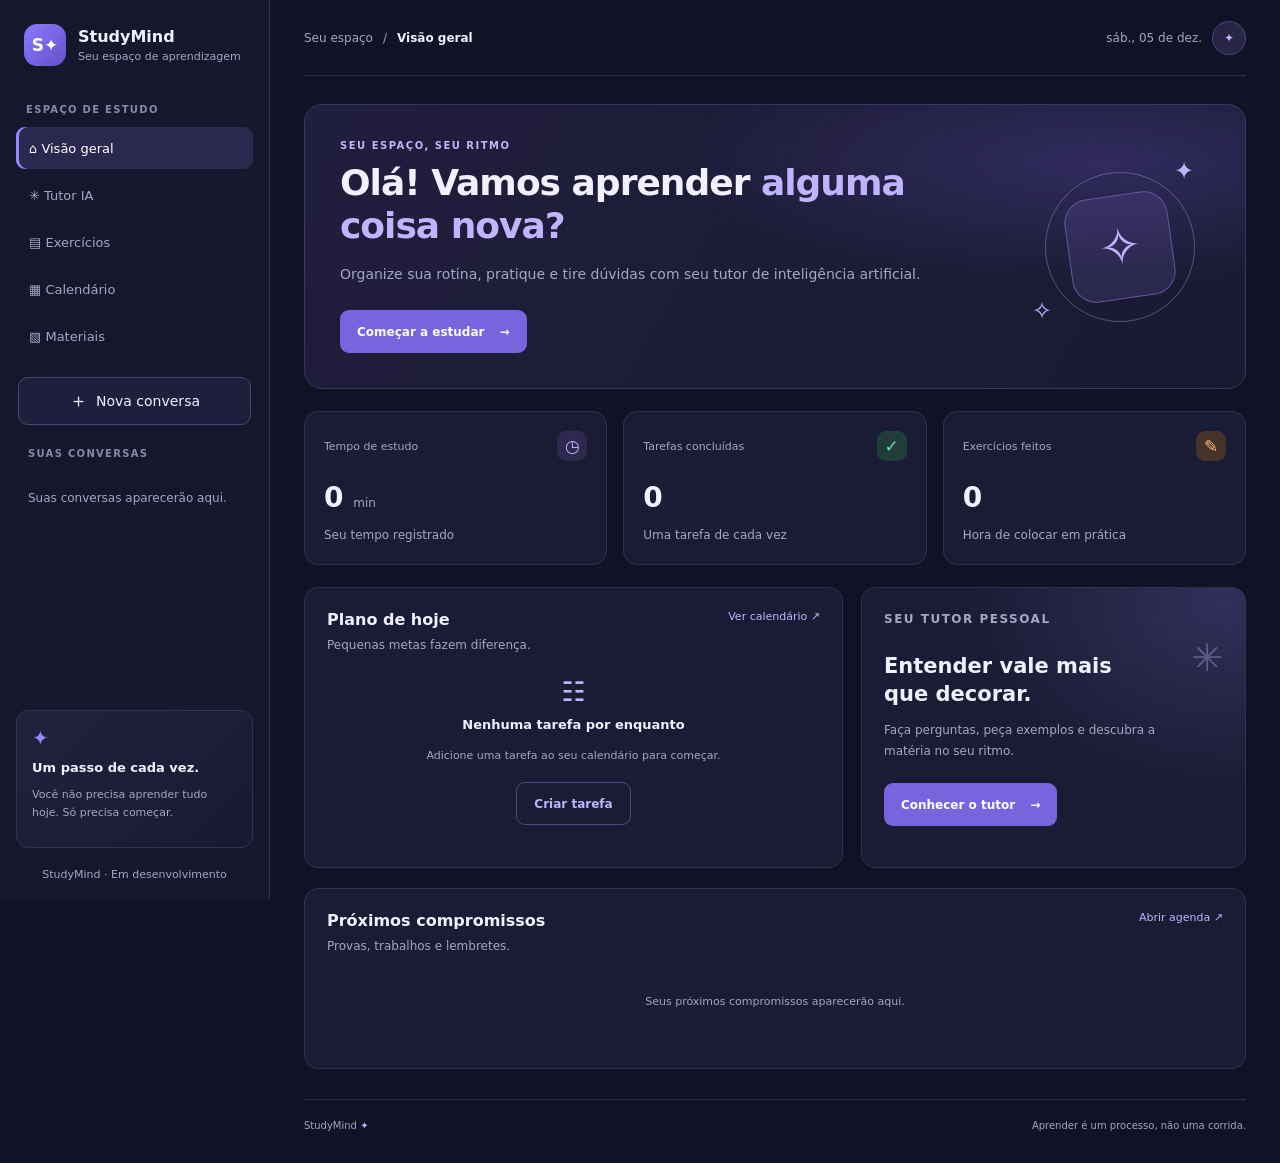
==== index.html @ 27ea00cc "Fix 'Materiais' link and remove section Updated link for 'Materiais' and removed the corresponding s" ====
<!DOCTYPE html>
<html lang="pt-BR">
<head>
    <meta charset="UTF-8">
    <meta name="viewport" content="width=device-width, initial-scale=1.0">
    <meta name="theme-color" content="#101225">
    <meta name="description" content="StudyMind — seu espaço de aprendizagem.">
    <title>StudyMind | Seu espaço de aprendizagem</title>
    <link rel="stylesheet" href="style.css">
    <script src="app.js" defer></script>
</head>
<body>
<div class="app">

    <aside class="sidebar" id="sidebar">
        <a href="#inicio" class="brand">
            <span class="brand-icon">S✦</span>
            <span>
                <strong>StudyMind</strong>
                <small>Seu espaço de aprendizagem</small>
            </span>
        </a>

        <p class="menu-label">ESPAÇO DE ESTUDO</p>

        <nav class="navigation" aria-label="Navegação principal">
            <a href="#inicio" class="nav-link">⌂ Visão geral</a>
            <a href="#tutor" class="nav-link">✳ Tutor IA</a>
            <a href="exercicios.html" class="nav-link">▤ Exercícios</a>
            <a href="calendario.html" class="nav-link">▦ Calendário</a>
            <a href="materiais.html" class="nav-link">▧ Materiais</a>
        </nav>

        <div class="chat-history">
            <button id="new-chat-button" class="new-chat-button" type="button">
                <span>＋</span> Nova conversa
            </button>

            <p class="chat-history-title">SUAS CONVERSAS</p>
            <div id="chat-history-list" class="chat-history-list">
                <p class="history-empty">Carregando histórico...</p>
            </div>
        </div>

        <div class="sidebar-bottom">
            <div class="motivation-card">
                <span class="motivation-icon">✦</span>
                <h3>Um passo de cada vez.</h3>
                <p>Você não precisa aprender tudo hoje. Só precisa começar.</p>
            </div>
            <p class="sidebar-footer">StudyMind · Em desenvolvimento</p>
        </div>
    </aside>

    <main class="main-content">
        <header class="topbar">
            <button class="menu-toggle" id="menu-toggle"
                    type="button" aria-label="Abrir menu"
                    aria-expanded="false">☰</button>

            <div class="breadcrumb">
                <span>Seu espaço</span>
                <span>/</span>
                <strong>Visão geral</strong>
            </div>

            <div class="profile">
                <span id="current-date"></span>
                <div class="avatar" aria-label="Perfil do estudante">✦</div>
            </div>
        </header>

        <section id="inicio" class="page">
            <div class="welcome">
                <div class="welcome-content">
                    <p class="eyebrow">SEU ESPAÇO, SEU RITMO</p>
                    <h1>Olá! Vamos aprender <span>alguma coisa nova?</span></h1>
                    <p class="description">
                        Organize sua rotina, pratique e tire dúvidas com seu tutor
                        de inteligência artificial.
                    </p>
                    <a href="#tutor" class="primary-button">
                        Começar a estudar <span>→</span>
                    </a>
                </div>

                <div class="welcome-decoration" aria-hidden="true">
                    <div class="decoration-orbit"></div>
                    <div class="decoration-book">✧</div>
                    <span class="decoration-star star-one">✦</span>
                    <span class="decoration-star star-two">✧</span>
                </div>
            </div>

            <div class="stats-grid">
                <article class="stat-card">
                    <div class="stat-heading">
                        <span>Tempo de estudo</span>
                        <span class="stat-icon purple">◷</span>
                    </div>
                    <h2>0 <small>min</small></h2>
                    <p>Seu tempo registrado</p>
                </article>

                <article class="stat-card">
                    <div class="stat-heading">
                        <span>Tarefas concluídas</span>
                        <span class="stat-icon green">✓</span>
                    </div>
                    <h2>0</h2>
                    <p>Uma tarefa de cada vez</p>
                </article>

                <article class="stat-card">
                    <div class="stat-heading">
                        <span>Exercícios feitos</span>
                        <span class="stat-icon orange">✎</span>
                    </div>
                    <h2>0</h2>
                    <p>Hora de colocar em prática</p>
                </article>
            </div>

            <div class="dashboard-grid">
                <section class="panel">
                    <div class="panel-heading">
                        <div>
                            <h2>Plano de hoje</h2>
                            <p>Pequenas metas fazem diferença.</p>
                        </div>
                        <a href="calendario.html" class="text-link">Ver calendário ↗</a>
                    </div>

                    <div class="empty-state">
                        <span>☷</span>
                        <h3>Nenhuma tarefa por enquanto</h3>
                        <p>Adicione uma tarefa ao seu calendário para começar.</p>
                        <a href="calendario.html" class="secondary-button">Criar tarefa</a>
                    </div>
                </section>

                <section class="panel tutor-card">
                    <p class="eyebrow">SEU TUTOR PESSOAL</p>
                    <div class="tutor-decoration" aria-hidden="true">✳</div>
                    <h2>Entender vale mais que decorar.</h2>
                    <p>Faça perguntas, peça exemplos e descubra a matéria no seu ritmo.</p>
                    <a href="#tutor" class="primary-button">
                        Conhecer o tutor <span>→</span>
                    </a>
                </section>
            </div>

            <section class="panel upcoming-panel">
                <div class="panel-heading">
                    <div>
                        <h2>Próximos compromissos</h2>
                        <p>Provas, trabalhos e lembretes.</p>
                    </div>
                    <a href="calendario.html" class="text-link">Abrir agenda ↗</a>
                </div>
                <div class="empty-state compact">
                    <p>Seus próximos compromissos aparecerão aqui.</p>
                </div>
            </section>
        </section>

        <section id="tutor" class="page">
            <div class="page-heading">
                <p class="eyebrow">APRENDER CONVERSANDO</p>
                <h1>Seu tutor <span>StudyMind</span></h1>
                <p>Entenda, pratique e descubra respostas por conta própria.</p>
            </div>

            <div class="panel tutor-panel">
                <div class="chat-heading">
                    <div class="chat-symbol">✳</div>
                    <div>
                        <h2>Tutor StudyMind</h2>
                        <p>Seu espaço de aprendizagem</p>
                    </div>
                    <span class="online-indicator">● Disponível</span>
                </div>

                <div id="chat-messages" class="chat-messages"
                     role="log" aria-live="polite" aria-label="Mensagens da conversa">
                </div>

                <p id="tutor-status-message" class="tutor-status"
                   role="status">Pronto para estudar com você.</p>

                <form id="tutor-form" class="tutor-form">
                    <textarea id="tutor-input" name="message"
                              rows="2" maxlength="4000"
                              placeholder="Pergunte alguma coisa..."
                              aria-label="Sua mensagem"
                              required></textarea>
                    <button id="tutor-send" type="submit" class="send-button">
                        Enviar <span>➤</span>
                    </button>
                </form>

                <p class="chat-tip">Enter para enviar · Shift + Enter para nova linha</p>
            </div>
        </section>


        <section id="exercicios" class="page">
            <div class="page-heading">
                <p class="eyebrow">PRATICAR PARA FIXAR</p>
                <h1>Hora de <span>praticar</span></h1>
                <p>Transforme o que estudou em conhecimento.</p>
            </div>

            <div class="panel placeholder-panel">
                <span class="placeholder-icon">▤</span>
                <h2>Seus exercícios estão prontos para começar</h2>
                <p>
                    Escolha uma matéria, responda questões e acompanhe
                    seu desempenho.
                </p>
                <a href="exercicios.html" class="primary-button">
                    Abrir exercícios →
                </a>
            </div>
        </section>


        <section id="calendario" class="page">
            <div class="page-heading">
                <p class="eyebrow">ORGANIZE SUA ROTINA</p>
                <h1>Calendário & <span>tarefas</span></h1>
                <p>Organize provas, trabalhos e sessões de estudo.</p>
            </div>
            <div class="panel placeholder-panel">
                <span class="placeholder-icon">▦</span>
                <h2>Seu calendário de estudos</h2>
                <p>Aqui teremos calendário mensal, tarefas, datas de provas e
                   acompanhamento do que você concluiu.</p>
                <p class="muted">Funcionalidade em desenvolvimento.</p>
            </div>
        </section>

        <footer class="footer">
            <span>StudyMind <span class="footer-star">✦</span></span>
            <span>Aprender é um processo, não uma corrida.</span>
        </footer>
    </main>
</div>

<div class="mobile-overlay" id="mobile-overlay"></div>
</body>
</html>
---- style.css ----
:root {
    --bg: #101225;
    --sidebar: #15172d;
    --panel: #1a1c35;
    --panel-hover: #222441;
    --border: #303250;
    --text: #f1f0ff;
    --muted: #a5a6c2;
    --purple: #9985ff;
    --purple-light: #c0b4ff;
    --green: #70d7ad;
    --orange: #ffbd82;
    --danger: #ff8c9a;
}

* {
    box-sizing: border-box;
}

html {
    scroll-behavior: smooth;
}

body {
    margin: 0;
    background: var(--bg);
    color: var(--text);
    font-family: Inter, ui-sans-serif, system-ui, -apple-system, sans-serif;
    font-size: 14px;
}

button,
input,
textarea {
    font: inherit;
}

button,
a {
    -webkit-tap-highlight-color: transparent;
}

a {
    color: inherit;
    text-decoration: none;
}

button:focus-visible,
a:focus-visible,
textarea:focus-visible {
    outline: 2px solid var(--purple);
    outline-offset: 3px;
}

.app {
    min-height: 100vh;
}

/* BARRA LATERAL */

.sidebar {
    position: fixed;
    inset: 0 auto 0 0;
    z-index: 30;
    display: flex;
    flex-direction: column;
    width: 270px;
    padding: 24px 16px 16px;
    overflow-y: auto;
    background: var(--sidebar);
    border-right: 1px solid var(--border);
}

.brand {
    display: flex;
    align-items: center;
    gap: 12px;
    padding: 0 8px 26px;
}

.brand-icon {
    display: grid;
    place-items: center;
    width: 42px;
    height: 42px;
    flex-shrink: 0;
    border-radius: 13px;
    color: white;
    font-weight: 800;
    font-size: 17px;
    background: linear-gradient(135deg, #8b78ff, #6651c8);
}

.brand strong,
.brand small {
    display: block;
}

.brand strong {
    font-size: 16px;
}

.brand small {
    margin-top: 4px;
    color: var(--muted);
    font-size: 11px;
}

.menu-label,
.chat-history-title {
    margin: 12px 10px;
    color: #8789aa;
    font-size: 10px;
    font-weight: 700;
    letter-spacing: 1.3px;
}

.navigation {
    display: flex;
    flex-direction: column;
    gap: 5px;
}

.nav-link {
    display: flex;
    align-items: center;
    min-height: 42px;
    padding: 11px 13px;
    border-radius: 9px;
    color: var(--muted);
    font-size: 13px;
    transition: background 0.2s, color 0.2s;
}

.nav-link:hover {
    color: var(--text);
    background: rgba(153, 133, 255, 0.08);
}

.nav-link.active {
    color: white;
    background: rgba(153, 133, 255, 0.16);
    box-shadow: inset 3px 0 var(--purple);
}

/* HISTÓRICO */

.chat-history {
    margin-top: 20px;
    padding: 0 2px;
}

.new-chat-button {
    display: flex;
    align-items: center;
    justify-content: center;
    gap: 8px;
    width: 100%;
    min-height: 42px;
    padding: 10px;
    border: 1px solid #4a456e;
    border-radius: 10px;
    color: var(--text);
    background: rgba(153, 133, 255, 0.08);
    cursor: pointer;
    transition: background 0.2s, border-color 0.2s;
}

.new-chat-button span {
    font-size: 19px;
}

.new-chat-button:hover {
    background: rgba(153, 133, 255, 0.2);
    border-color: var(--purple);
}

.chat-history-title {
    margin-top: 23px;
    margin-bottom: 10px;
}

.chat-history-list {
    display: flex;
    flex-direction: column;
    gap: 5px;
    max-height: 32vh;
    overflow-y: auto;
}

.history-item {
    display: flex;
    align-items: center;
    gap: 3px;
    min-width: 0;
}

.history-open {
    flex: 1;
    min-width: 0;
    padding: 10px;
    overflow: hidden;
    border: 0;
    border-radius: 8px;
    color: var(--muted);
    background: transparent;
    text-align: left;
    text-overflow: ellipsis;
    white-space: nowrap;
    cursor: pointer;
}

.history-open:hover,
.history-open.active {
    color: var(--text);
    background: rgba(153, 133, 255, 0.15);
}

.history-delete {
    flex-shrink: 0;
    padding: 6px 9px;
    border: 0;
    border-radius: 6px;
    color: var(--muted);
    background: transparent;
    cursor: pointer;
}

.history-delete:hover {
    color: var(--danger);
    background: rgba(255, 140, 154, 0.1);
}

.history-empty {
    padding: 8px 10px;
    color: var(--muted);
    font-size: 12px;
    line-height: 1.6;
}

.sidebar-bottom {
    margin-top: auto;
    padding-top: 24px;
}

.motivation-card {
    padding: 15px;
    border: 1px solid var(--border);
    border-radius: 12px;
    background: linear-gradient(135deg, #20213d, #191a31);
}

.motivation-icon {
    color: var(--purple);
    font-size: 20px;
}

.motivation-card h3 {
    margin: 10px 0 6px;
    font-size: 13px;
}

.motivation-card p,
.sidebar-footer {
    color: var(--muted);
    font-size: 11px;
    line-height: 1.6;
}

.sidebar-footer {
    margin: 18px 5px 0;
    text-align: center;
}

/* ÁREA PRINCIPAL */

.main-content {
    min-height: 100vh;
    margin-left: 270px;
    padding: 0 34px 24px;
}

.topbar {
    display: flex;
    align-items: center;
    justify-content: space-between;
    min-height: 76px;
    gap: 15px;
    border-bottom: 1px solid var(--border);
}

.breadcrumb,
.profile {
    display: flex;
    align-items: center;
    gap: 10px;
}

.breadcrumb {
    color: var(--muted);
    font-size: 12px;
}

.breadcrumb strong {
    color: var(--text);
    font-weight: 600;
}

.profile {
    color: var(--muted);
    font-size: 12px;
}

.avatar {
    display: grid;
    place-items: center;
    width: 34px;
    height: 34px;
    border: 1px solid #4e457e;
    border-radius: 50%;
    color: var(--purple-light);
    background: #282444;
}

.menu-toggle {
    display: none;
    border: 0;
    color: var(--text);
    background: transparent;
    font-size: 22px;
    cursor: pointer;
}

/* PÁGINAS E TÍTULOS */

.page {
    display: none;
    max-width: 1200px;
    margin: 0 auto;
    padding-top: 28px;
    animation: appear 0.25s ease;
}

.page[aria-hidden="false"] {
    display: block;
}

@keyframes appear {
    from { opacity: 0; transform: translateY(4px); }
    to { opacity: 1; transform: translateY(0); }
}

.eyebrow {
    margin: 0 0 10px;
    color: var(--purple-light);
    font-size: 10px;
    font-weight: 800;
    letter-spacing: 1.5px;
}

.page-heading {
    margin-bottom: 25px;
}

.page-heading h1,
.welcome h1 {
    margin: 0;
    font-size: clamp(27px, 3vw, 36px);
    line-height: 1.2;
    letter-spacing: -1px;
}

.page-heading h1 span,
.welcome h1 span {
    color: var(--purple-light);
}

.page-heading > p:last-child,
.description {
    max-width: 650px;
    color: var(--muted);
    line-height: 1.7;
}

/* BOAS-VINDAS */

.welcome {
    position: relative;
    display: flex;
    align-items: center;
    justify-content: space-between;
    min-height: 260px;
    padding: 35px;
    overflow: hidden;
    border: 1px solid #39365d;
    border-radius: 18px;
    background:
        radial-gradient(ellipse at 85% 20%, rgba(131, 106, 255, 0.2), transparent 38%),
        linear-gradient(120deg, #201e3d, #191a31);
}

.welcome-content {
    position: relative;
    z-index: 2;
    max-width: 650px;
}

.welcome h1 {
    max-width: 650px;
}

.description {
    margin: 16px 0 23px;
}

.primary-button,
.secondary-button {
    display: inline-flex;
    align-items: center;
    justify-content: center;
    gap: 15px;
    min-height: 43px;
    padding: 12px 17px;
    border-radius: 9px;
    font-size: 12px;
    font-weight: 700;
    transition: transform 0.2s, background 0.2s;
}

.primary-button {
    color: white;
    background: #7864dc;
}

.primary-button:hover {
    background: #8d7af0;
    transform: translateY(-1px);
}

.secondary-button {
    color: var(--purple-light);
    border: 1px solid #51487b;
    background: transparent;
}

.welcome-decoration {
    position: relative;
    width: 180px;
    height: 180px;
    flex-shrink: 0;
}

.decoration-orbit {
    position: absolute;
    inset: 15px;
    border: 1px solid rgba(192, 180, 255, 0.35);
    border-radius: 50%;
}

.decoration-book {
    position: absolute;
    inset: 38px;
    display: grid;
    place-items: center;
    border: 1px solid #62569e;
    border-radius: 24px;
    color: var(--purple-light);
    background: rgba(153, 133, 255, 0.12);
    font-size: 52px;
    transform: rotate(-8deg);
}

.decoration-star {
    position: absolute;
    color: var(--purple-light);
    font-size: 24px;
}

.star-one { top: 0; right: 16px; }
.star-two { bottom: 12px; left: 2px; }

/* CARTÕES */

.stats-grid {
    display: grid;
    grid-template-columns: repeat(3, minmax(0, 1fr));
    gap: 16px;
    margin: 22px 0;
}

.stat-card,
.panel {
    border: 1px solid var(--border);
    border-radius: 14px;
    background: var(--panel);
}

.stat-card {
    padding: 19px;
}

.stat-heading,
.panel-heading {
    display: flex;
    align-items: center;
    justify-content: space-between;
    gap: 12px;
}

.stat-heading {
    color: var(--muted);
    font-size: 11px;
}

.stat-icon {
    display: grid;
    place-items: center;
    width: 30px;
    height: 30px;
    border-radius: 9px;
    font-size: 17px;
}

.purple { color: var(--purple-light); background: #30294f; }
.green { color: var(--green); background: #203d3a; }
.orange { color: var(--orange); background: #453329; }

.stat-card h2 {
    margin: 20px 0 4px;
    font-size: 28px;
}

.stat-card h2 small {
    color: var(--muted);
    font-size: 12px;
    font-weight: 500;
}

.stat-card > p,
.panel-heading p,
.panel > p {
    color: var(--muted);
    font-size: 12px;
    line-height: 1.6;
}

.stat-card > p {
    margin-bottom: 0;
}

.dashboard-grid {
    display: grid;
    grid-template-columns: minmax(0, 1.4fr) minmax(0, 1fr);
    gap: 18px;
}

.panel {
    padding: 22px;
    margin-bottom: 18px;
}

.panel-heading {
    align-items: flex-start;
}

.panel-heading h2,
.panel h2 {
    margin: 0 0 7px;
    font-size: 16px;
}

.panel-heading p {
    margin: 0;
}

.text-link {
    flex-shrink: 0;
    color: var(--purple-light);
    font-size: 11px;
}

.empty-state {
    display: flex;
    flex-direction: column;
    align-items: center;
    justify-content: center;
    min-height: 180px;
    padding: 20px 5px;
    text-align: center;
}

.empty-state > span {
    color: var(--purple-light);
    font-size: 27px;
}

.empty-state h3 {
    margin: 10px 0 4px;
    font-size: 13px;
}

.empty-state p {
    max-width: 300px;
    color: var(--muted);
    font-size: 11px;
    line-height: 1.6;
}

.empty-state .secondary-button {
    margin-top: 7px;
}

.empty-state.compact {
    min-height: 90px;
}

.tutor-card {
    position: relative;
    overflow: hidden;
    background:
        radial-gradient(ellipse at 95% 5%, rgba(153, 133, 255, 0.18), transparent 50%),
        var(--panel);
}

.tutor-card h2 {
    max-width: 240px;
    margin-top: 22px;
    font-size: 21px;
    line-height: 1.35;
}

.tutor-card > p:not(.eyebrow) {
    max-width: 280px;
    color: var(--muted);
    font-size: 12px;
    line-height: 1.7;
}

.tutor-card .primary-button {
    margin-top: 10px;
}

.tutor-decoration {
    position: absolute;
    top: 48px;
    right: 22px;
    color: rgba(192, 180, 255, 0.35);
    font-size: 38px;
}

.upcoming-panel {
    margin-top: 2px;
}

/* TUTOR IA */

.tutor-panel {
    max-width: 950px;
    padding: 0;
    overflow: hidden;
}

.chat-heading {
    display: flex;
    align-items: center;
    gap: 12px;
    padding: 19px 22px;
    border-bottom: 1px solid var(--border);
}

.chat-symbol {
    display: grid;
    place-items: center;
    width: 40px;
    height: 40px;
    border-radius: 12px;
    color: var(--purple-light);
    background: #30294f;
    font-size: 22px;
}

.chat-heading h2 {
    margin: 0 0 4px;
    font-size: 14px;
}

.chat-heading p {
    margin: 0;
    color: var(--muted);
    font-size: 11px;
}

.online-indicator {
    margin-left: auto;
    color: var(--green);
    font-size: 10px;
    white-space: nowrap;
}

.chat-messages {
    display: flex;
    flex-direction: column;
    gap: 17px;
    min-height: 280px;
    max-height: 52vh;
    padding: 24px;
    overflow-y: auto;
}

.chat-message {
    display: flex;
    align-items: flex-start;
    gap: 10px;
    max-width: 90%;
}

.user-message {
    align-self: flex-end;
    flex-direction: row-reverse;
}

.message-avatar {
    display: grid;
    place-items: center;
    flex-shrink: 0;
    min-width: 34px;
    height: 34px;
    padding: 0 5px;
    border-radius: 50%;
    color: var(--purple-light);
    background: #30294f;
    font-size: 10px;
    font-weight: 700;
}

.user-message .message-avatar {
    color: #d8d2ff;
    background: #37315b;
}

.message-bubble {
    min-width: 0;
    padding: 12px 15px;
    border: 1px solid var(--border);
    border-radius: 4px 13px 13px 13px;
    background: #20223d;
}

.user-message .message-bubble {
    border-color: #51487b;
    border-radius: 13px 4px 13px 13px;
    background: #2b274a;
}

.message-bubble strong {
    display: block;
    margin-bottom: 6px;
    color: var(--purple-light);
    font-size: 11px;
}

.message-bubble p {
    margin: 0;
    color: var(--text);
    font-size: 13px;
    line-height: 1.7;
    white-space: pre-wrap;
    overflow-wrap: anywhere;
}

.chat-typing {
    color: var(--muted) !important;
    font-style: italic;
}

.tutor-status {
    min-height: 18px;
    margin: 0;
    padding: 0 24px 10px;
    color: var(--muted);
    font-size: 11px;
}

.tutor-status.error {
    color: var(--danger);
}

.tutor-form {
    display: flex;
    align-items: flex-end;
    gap: 10px;
    margin: 0 20px;
    padding: 10px;
    border: 1px solid #3d3b60;
    border-radius: 12px;
    background: #14162a;
}

.tutor-form textarea {
    flex: 1;
    width: 100%;
    min-height: 48px;
    max-height: 160px;
    padding: 10px;
    resize: vertical;
    border: 0;
    outline: none;
    color: var(--text);
    background: transparent;
    line-height: 1.5;
}

.tutor-form textarea::placeholder {
    color: #777997;
}

.tutor-form textarea:focus-visible {
    outline: none;
}

.send-button {
    display: flex;
    align-items: center;
    gap: 8px;
    min-height: 40px;
    padding: 0 15px;
    border: 0;
    border-radius: 8px;
    color: white;
    background: #7864dc;
    font-weight: 700;
    cursor: pointer;
}

.send-button:hover {
    background: #8d7af0;
}

.send-button:disabled {
    cursor: not-allowed;
    opacity: 0.55;
}

.chat-tip {
    margin: 10px 22px 17px;
    color: var(--muted);
    font-size: 10px;
}

/* PÁGINAS EM DESENVOLVIMENTO */

.placeholder-panel {
    min-height: 270px;
    padding: 36px;
}

.placeholder-panel .placeholder-icon {
    display: inline-grid;
    place-items: center;
    width: 48px;
    height: 48px;
    margin-bottom: 18px;
    border-radius: 14px;
    color: var(--purple-light);
    background: #30294f;
    font-size: 24px;
}

.placeholder-panel > p {
    max-width: 600px;
}

.placeholder-panel .muted {
    margin-top: 22px;
    font-size: 11px;
}

/* RODAPÉ */

.footer {
    display: flex;
    justify-content: space-between;
    gap: 15px;
    margin-top: 30px;
    padding: 20px 0 8px;
    border-top: 1px solid var(--border);
    color: var(--muted);
    font-size: 10px;
}

.footer-star {
    color: var(--purple-light);
}

/* CELULAR */

.mobile-overlay {
    display: none;
}

@media (max-width: 1050px) {
    .sidebar {
        width: 245px;
    }

    .main-content {
        margin-left: 245px;
        padding-right: 22px;
        padding-left: 22px;
    }

    .welcome-decoration {
        width: 135px;
        height: 135px;
    }

    .decoration-book {
        inset: 28px;
        font-size: 40px;
    }
}

@media (max-width: 760px) {
    .sidebar {
        width: min(290px, 85vw);
        transform: translateX(-105%);
        transition: transform 0.25s ease;
        box-shadow: none;
    }

    body.menu-open .sidebar {
        transform: translateX(0);
        box-shadow: 15px 0 50px rgba(0, 0, 0, 0.3);
    }

    .main-content {
        margin-left: 0;
        padding: 0 16px 20px;
    }

    .menu-toggle {
        display: block;
    }

    .topbar {
        min-height: 65px;
    }

    .breadcrumb {
        flex: 1;
        gap: 6px;
    }

    .profile {
        gap: 7px;
    }

    #current-date {
        display: none;
    }

    .page {
        padding-top: 22px;
    }

    .welcome {
        min-height: 240px;
        padding: 25px;
    }

    .welcome-decoration {
        position: absolute;
        right: -35px;
        bottom: -30px;
        opacity: 0.4;
    }

    .welcome-content {
        max-width: 100%;
    }

    .welcome h1 {
        font-size: 28px;
    }

    .stats-grid {
        grid-template-columns: 1fr;
        gap: 10px;
    }

    .stat-card {
        padding: 15px;
    }

    .stat-card h2 {
        margin-top: 12px;
    }

    .dashboard-grid {
        grid-template-columns: 1fr;
        gap: 0;
    }

    .panel {
        padding: 18px;
    }

    .tutor-panel {
        padding: 0;
    }

    .chat-messages {
        min-height: 240px;
        max-height: 48vh;
        padding: 17px 12px;
    }

    .chat-message {
        max-width: 100%;
    }

    .message-avatar {
        min-width: 30px;
        height: 30px;
        font-size: 9px;
    }

    .tutor-form {
        margin: 0 10px;
        gap: 5px;
    }

    .send-button {
        padding: 0 10px;
    }

    .chat-heading {
        padding: 15px;
    }

    .chat-heading p {
        max-width: 150px;
    }

    .online-indicator {
        font-size: 9px;
    }

    .footer {
        flex-direction: column;
        line-height: 1.5;
    }

    .mobile-overlay {
        position: fixed;
        inset: 0;
        z-index: 20;
        display: block;
        background: rgba(0, 0, 0, 0.45);
        opacity: 0;
        pointer-events: none;
        transition: opacity 0.25s ease;
    }

    body.menu-open .mobile-overlay {
        opacity: 1;
        pointer-events: auto;
    }
}

@media (max-width: 390px) {
    .breadcrumb span:first-child {
        display: none;
    }

    .welcome {
        padding: 20px;
    }

    .welcome h1 {
        font-size: 25px;
    }

    .panel-heading {
        flex-direction: column;
    }

    .text-link {
        align-self: flex-start;
    }
}
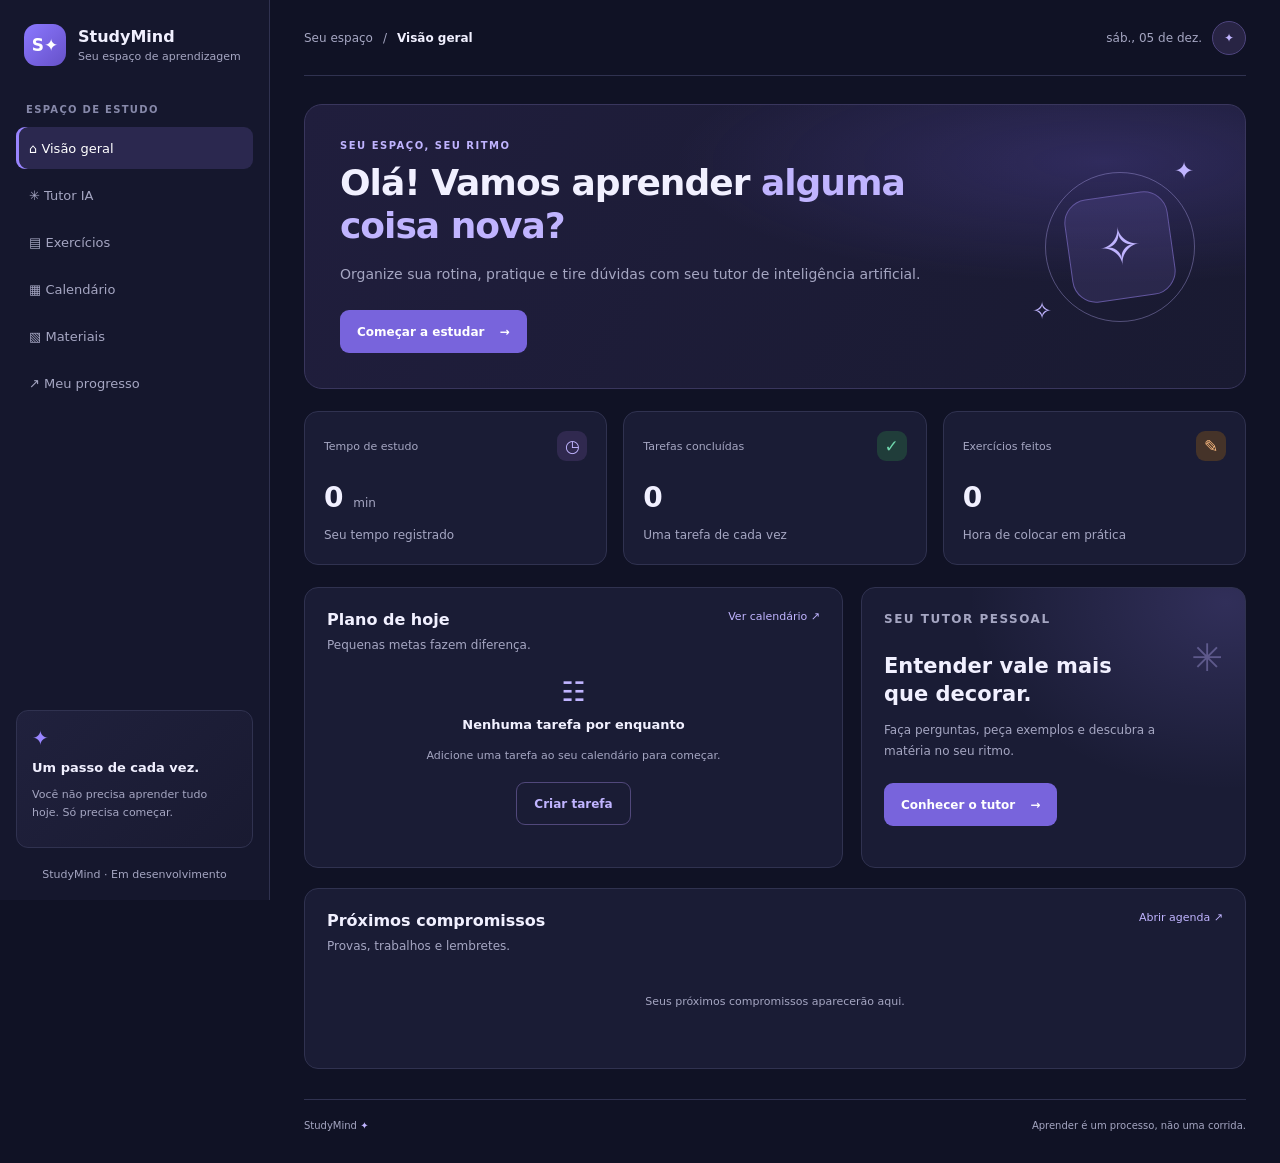
==== commit 8526ca62: "Revise index.html layout and add new sections Refactor index.html to improve structure and add new s" ====
--- a/index.html
+++ b/index.html
@@ -1,4 +1,3 @@
-
 <!DOCTYPE html>
 <html lang="pt-BR">
 <head>
@@ -11,243 +10,104 @@
     <script src="app.js" defer></script>
 </head>
 <body>
-<div class="app">
+    <div class="app">
+        <aside class="sidebar">
+            <a href="#inicio" class="brand">
+                <span class="brand-icon">S✦</span>
+                <span><strong>StudyMind</strong><small>Seu espaço de aprendizagem</small></span>
+            </a>
+            <p class="menu-label">ESPAÇO DE ESTUDO</p>
+            <nav class="navigation" aria-label="Navegação principal">
+                <a href="#inicio" class="nav-link active">⌂ Visão geral</a>
+                <a href="#tutor" class="nav-link">✳ Tutor IA</a>
+                <a href="#exercicios" class="nav-link">▤ Exercícios</a>
+                <a href="#calendario" class="nav-link">▦ Calendário</a>
+                <a href="#materiais" class="nav-link">▧ Materiais</a>
+                <a href="#progresso" class="nav-link">↗ Meu progresso</a>
+            </nav>
+            <div class="sidebar-bottom">
+                <div class="motivation-card">
+                    <span class="motivation-icon">✦</span>
+                    <h3>Um passo de cada vez.</h3>
+                    <p>Você não precisa aprender tudo hoje. Só precisa começar.</p>
+                </div>
+                <p class="sidebar-footer">StudyMind · Em desenvolvimento</p>
+            </div>
+        </aside>
 
-    <aside class="sidebar" id="sidebar">
-        <a href="#inicio" class="brand">
-            <span class="brand-icon">S✦</span>
-            <span>
-                <strong>StudyMind</strong>
-                <small>Seu espaço de aprendizagem</small>
-            </span>
-        </a>
+        <main class="main-content">
+            <header class="topbar">
+                <button class="menu-toggle" id="menu-toggle" type="button" aria-label="Abrir menu">☰</button>
+                <div class="breadcrumb"><span>Seu espaço</span><span>/</span><strong>Visão geral</strong></div>
+                <div class="profile"><span id="current-date"></span><div class="avatar" aria-label="Perfil do estudante">✦</div></div>
+            </header>
 
-        <p class="menu-label">ESPAÇO DE ESTUDO</p>
-
-        <nav class="navigation" aria-label="Navegação principal">
-            <a href="#inicio" class="nav-link">⌂ Visão geral</a>
-            <a href="#tutor" class="nav-link">✳ Tutor IA</a>
-            <a href="exercicios.html" class="nav-link">▤ Exercícios</a>
-            <a href="calendario.html" class="nav-link">▦ Calendário</a>
-            <a href="materiais.html" class="nav-link">▧ Materiais</a>
-        </nav>
-
-        <div class="chat-history">
-            <button id="new-chat-button" class="new-chat-button" type="button">
-                <span>＋</span> Nova conversa
-            </button>
-
-            <p class="chat-history-title">SUAS CONVERSAS</p>
-            <div id="chat-history-list" class="chat-history-list">
-                <p class="history-empty">Carregando histórico...</p>
-            </div>
-        </div>
-
-        <div class="sidebar-bottom">
-            <div class="motivation-card">
-                <span class="motivation-icon">✦</span>
-                <h3>Um passo de cada vez.</h3>
-                <p>Você não precisa aprender tudo hoje. Só precisa começar.</p>
-            </div>
-            <p class="sidebar-footer">StudyMind · Em desenvolvimento</p>
-        </div>
-    </aside>
-
-    <main class="main-content">
-        <header class="topbar">
-            <button class="menu-toggle" id="menu-toggle"
-                    type="button" aria-label="Abrir menu"
-                    aria-expanded="false">☰</button>
-
-            <div class="breadcrumb">
-                <span>Seu espaço</span>
-                <span>/</span>
-                <strong>Visão geral</strong>
-            </div>
-
-            <div class="profile">
-                <span id="current-date"></span>
-                <div class="avatar" aria-label="Perfil do estudante">✦</div>
-            </div>
-        </header>
-
-        <section id="inicio" class="page">
-            <div class="welcome">
-                <div class="welcome-content">
-                    <p class="eyebrow">SEU ESPAÇO, SEU RITMO</p>
-                    <h1>Olá! Vamos aprender <span>alguma coisa nova?</span></h1>
-                    <p class="description">
-                        Organize sua rotina, pratique e tire dúvidas com seu tutor
-                        de inteligência artificial.
-                    </p>
-                    <a href="#tutor" class="primary-button">
-                        Começar a estudar <span>→</span>
-                    </a>
+            <section id="inicio" class="page">
+                <div class="welcome">
+                    <div class="welcome-content">
+                        <p class="eyebrow">SEU ESPAÇO, SEU RITMO</p>
+                        <h1>Olá! Vamos aprender <span>alguma coisa nova?</span></h1>
+                        <p class="description">Organize sua rotina, pratique e tire dúvidas com seu tutor de inteligência artificial.</p>
+                        <a href="#tutor" class="primary-button">Começar a estudar <span>→</span></a>
+                    </div>
+                    <div class="welcome-decoration" aria-hidden="true">
+                        <div class="decoration-orbit"></div><div class="decoration-book">✧</div>
+                        <span class="decoration-star star-one">✦</span><span class="decoration-star star-two">✧</span>
+                    </div>
                 </div>
 
-                <div class="welcome-decoration" aria-hidden="true">
-                    <div class="decoration-orbit"></div>
-                    <div class="decoration-book">✧</div>
-                    <span class="decoration-star star-one">✦</span>
-                    <span class="decoration-star star-two">✧</span>
-                </div>
-            </div>
-
-            <div class="stats-grid">
-                <article class="stat-card">
-                    <div class="stat-heading">
-                        <span>Tempo de estudo</span>
-                        <span class="stat-icon purple">◷</span>
-                    </div>
-                    <h2>0 <small>min</small></h2>
-                    <p>Seu tempo registrado</p>
-                </article>
-
-                <article class="stat-card">
-                    <div class="stat-heading">
-                        <span>Tarefas concluídas</span>
-                        <span class="stat-icon green">✓</span>
-                    </div>
-                    <h2>0</h2>
-                    <p>Uma tarefa de cada vez</p>
-                </article>
-
-                <article class="stat-card">
-                    <div class="stat-heading">
-                        <span>Exercícios feitos</span>
-                        <span class="stat-icon orange">✎</span>
-                    </div>
-                    <h2>0</h2>
-                    <p>Hora de colocar em prática</p>
-                </article>
-            </div>
-
-            <div class="dashboard-grid">
-                <section class="panel">
-                    <div class="panel-heading">
-                        <div>
-                            <h2>Plano de hoje</h2>
-                            <p>Pequenas metas fazem diferença.</p>
-                        </div>
-                        <a href="calendario.html" class="text-link">Ver calendário ↗</a>
-                    </div>
-
-                    <div class="empty-state">
-                        <span>☷</span>
-                        <h3>Nenhuma tarefa por enquanto</h3>
-                        <p>Adicione uma tarefa ao seu calendário para começar.</p>
-                        <a href="calendario.html" class="secondary-button">Criar tarefa</a>
-                    </div>
-                </section>
-
-                <section class="panel tutor-card">
-                    <p class="eyebrow">SEU TUTOR PESSOAL</p>
-                    <div class="tutor-decoration" aria-hidden="true">✳</div>
-                    <h2>Entender vale mais que decorar.</h2>
-                    <p>Faça perguntas, peça exemplos e descubra a matéria no seu ritmo.</p>
-                    <a href="#tutor" class="primary-button">
-                        Conhecer o tutor <span>→</span>
-                    </a>
-                </section>
-            </div>
-
-            <section class="panel upcoming-panel">
-                <div class="panel-heading">
-                    <div>
-                        <h2>Próximos compromissos</h2>
-                        <p>Provas, trabalhos e lembretes.</p>
-                    </div>
-                    <a href="calendario.html" class="text-link">Abrir agenda ↗</a>
-                </div>
-                <div class="empty-state compact">
-                    <p>Seus próximos compromissos aparecerão aqui.</p>
-                </div>
-            </section>
-        </section>
-
-        <section id="tutor" class="page">
-            <div class="page-heading">
-                <p class="eyebrow">APRENDER CONVERSANDO</p>
-                <h1>Seu tutor <span>StudyMind</span></h1>
-                <p>Entenda, pratique e descubra respostas por conta própria.</p>
-            </div>
-
-            <div class="panel tutor-panel">
-                <div class="chat-heading">
-                    <div class="chat-symbol">✳</div>
-                    <div>
-                        <h2>Tutor StudyMind</h2>
-                        <p>Seu espaço de aprendizagem</p>
-                    </div>
-                    <span class="online-indicator">● Disponível</span>
+                <div class="stats-grid">
+                    <article class="stat-card"><div class="stat-heading"><span>Tempo de estudo</span><span class="stat-icon purple">◷</span></div><h2>0 <small>min</small></h2><p>Seu tempo registrado</p></article>
+                    <article class="stat-card"><div class="stat-heading"><span>Tarefas concluídas</span><span class="stat-icon green">✓</span></div><h2>0</h2><p>Uma tarefa de cada vez</p></article>
+                    <article class="stat-card"><div class="stat-heading"><span>Exercícios feitos</span><span class="stat-icon orange">✎</span></div><h2>0</h2><p>Hora de colocar em prática</p></article>
                 </div>
 
-                <div id="chat-messages" class="chat-messages"
-                     role="log" aria-live="polite" aria-label="Mensagens da conversa">
+                <div class="dashboard-grid">
+                    <section class="panel">
+                        <div class="panel-heading"><div><h2>Plano de hoje</h2><p>Pequenas metas fazem diferença.</p></div><a href="#calendario" class="text-link">Ver calendário ↗</a></div>
+                        <div class="empty-state"><span>☷</span><h3>Nenhuma tarefa por enquanto</h3><p>Adicione uma tarefa ao seu calendário para começar.</p><a href="#calendario" class="secondary-button">Criar tarefa</a></div>
+                    </section>
+                    <section class="panel tutor-card">
+                        <p class="eyebrow">SEU TUTOR PESSOAL</p><div class="tutor-decoration" aria-hidden="true">✳</div>
+                        <h2>Entender vale mais que decorar.</h2>
+                        <p>Faça perguntas, peça exemplos e descubra a matéria no seu ritmo.</p>
+                        <a href="#tutor" class="primary-button">Conhecer o tutor <span>→</span></a>
+                    </section>
                 </div>
 
-                <p id="tutor-status-message" class="tutor-status"
-                   role="status">Pronto para estudar com você.</p>
+                <section class="panel upcoming-panel">
+                    <div class="panel-heading"><div><h2>Próximos compromissos</h2><p>Provas, trabalhos e lembretes.</p></div><a href="#calendario" class="text-link">Abrir agenda ↗</a></div>
+                    <div class="empty-state compact"><p>Seus próximos compromissos aparecerão aqui.</p></div>
+                </section>
+            </section>
 
-                <form id="tutor-form" class="tutor-form">
-                    <textarea id="tutor-input" name="message"
-                              rows="2" maxlength="4000"
-                              placeholder="Pergunte alguma coisa..."
-                              aria-label="Sua mensagem"
-                              required></textarea>
-                    <button id="tutor-send" type="submit" class="send-button">
-                        Enviar <span>➤</span>
-                    </button>
-                </form>
+            <section id="tutor" class="page">
+                <div class="page-heading"><p class="eyebrow">APRENDER CONVERSANDO</p><h1>Seu tutor <span>StudyMind</span></h1><p>Entenda, pratique e descubra respostas por conta própria.</p></div>
+                <div class="panel placeholder-panel"><span class="placeholder-icon">✳</span><h2>Seu espaço de aprendizagem</h2><p>Aqui construiremos o tutor com a API da Groq, explicações, método socrático e adaptação às suas dúvidas.</p><p class="muted">Funcionalidade em desenvolvimento.</p></div>
+            </section>
 
-                <p class="chat-tip">Enter para enviar · Shift + Enter para nova linha</p>
-            </div>
-        </section>
+            <section id="exercicios" class="page">
+                <div class="page-heading"><p class="eyebrow">PRATICAR PARA FIXAR</p><h1>Hora de <span>praticar</span></h1><p>Transforme o que estudou em conhecimento.</p></div>
+                <div class="panel placeholder-panel"><span class="placeholder-icon">▤</span><h2>Seus exercícios</h2><p>Vamos adicionar questões por matéria, níveis de dificuldade, correções e explicações.</p><p class="muted">Funcionalidade em desenvolvimento.</p></div>
+            </section>
 
+            <section id="calendario" class="page">
+                <div class="page-heading"><p class="eyebrow">ORGANIZE SUA ROTINA</p><h1>Calendário & <span>tarefas</span></h1><p>Organize provas, trabalhos e sessões de estudo.</p></div>
+                <div class="panel placeholder-panel"><span class="placeholder-icon">▦</span><h2>Seu calendário de estudos</h2><p>Aqui teremos calendário mensal, tarefas, datas de provas e acompanhamento do que você concluiu.</p><p class="muted">Funcionalidade em desenvolvimento.</p></div>
+            </section>
 
-        <section id="exercicios" class="page">
-            <div class="page-heading">
-                <p class="eyebrow">PRATICAR PARA FIXAR</p>
-                <h1>Hora de <span>praticar</span></h1>
-                <p>Transforme o que estudou em conhecimento.</p>
-            </div>
+            <section id="materiais" class="page">
+                <div class="page-heading"><p class="eyebrow">SEU CONTEÚDO, ORGANIZADO</p><h1>Minha <span>biblioteca</span></h1><p>Um lugar para guardar suas anotações e materiais.</p></div>
+                <div class="panel placeholder-panel"><span class="placeholder-icon">▧</span><h2>Sua biblioteca</h2><p>Vamos adicionar resumos, anotações, arquivos e integração com o tutor IA.</p><p class="muted">Funcionalidade em desenvolvimento.</p></div>
+            </section>
 
-            <div class="panel placeholder-panel">
-                <span class="placeholder-icon">▤</span>
-                <h2>Seus exercícios estão prontos para começar</h2>
-                <p>
-                    Escolha uma matéria, responda questões e acompanhe
-                    seu desempenho.
-                </p>
-                <a href="exercicios.html" class="primary-button">
-                    Abrir exercícios →
-                </a>
-            </div>
-        </section>
+            <section id="progresso" class="page">
+                <div class="page-heading"><p class="eyebrow">CADA PASSO CONTA</p><h1>Seu <span>progresso</span></h1><p>Acompanhe sua jornada de aprendizagem.</p></div>
+                <div class="panel placeholder-panel"><span class="placeholder-icon">↗</span><h2>Sua evolução</h2><p>Aqui veremos tarefas concluídas, exercícios realizados e os assuntos que precisam de mais revisão.</p><p class="muted">Funcionalidade em desenvolvimento.</p></div>
+            </section>
 
-
-        <section id="calendario" class="page">
-            <div class="page-heading">
-                <p class="eyebrow">ORGANIZE SUA ROTINA</p>
-                <h1>Calendário & <span>tarefas</span></h1>
-                <p>Organize provas, trabalhos e sessões de estudo.</p>
-            </div>
-            <div class="panel placeholder-panel">
-                <span class="placeholder-icon">▦</span>
-                <h2>Seu calendário de estudos</h2>
-                <p>Aqui teremos calendário mensal, tarefas, datas de provas e
-                   acompanhamento do que você concluiu.</p>
-                <p class="muted">Funcionalidade em desenvolvimento.</p>
-            </div>
-        </section>
-
-        <footer class="footer">
-            <span>StudyMind <span class="footer-star">✦</span></span>
-            <span>Aprender é um processo, não uma corrida.</span>
-        </footer>
-    </main>
-</div>
-
-<div class="mobile-overlay" id="mobile-overlay"></div>
+            <footer class="footer"><span>StudyMind <span class="footer-star">✦</span></span><span>Aprender é um processo, não uma corrida.</span></footer>
+        </main>
+    </div>
 </body>
 </html>
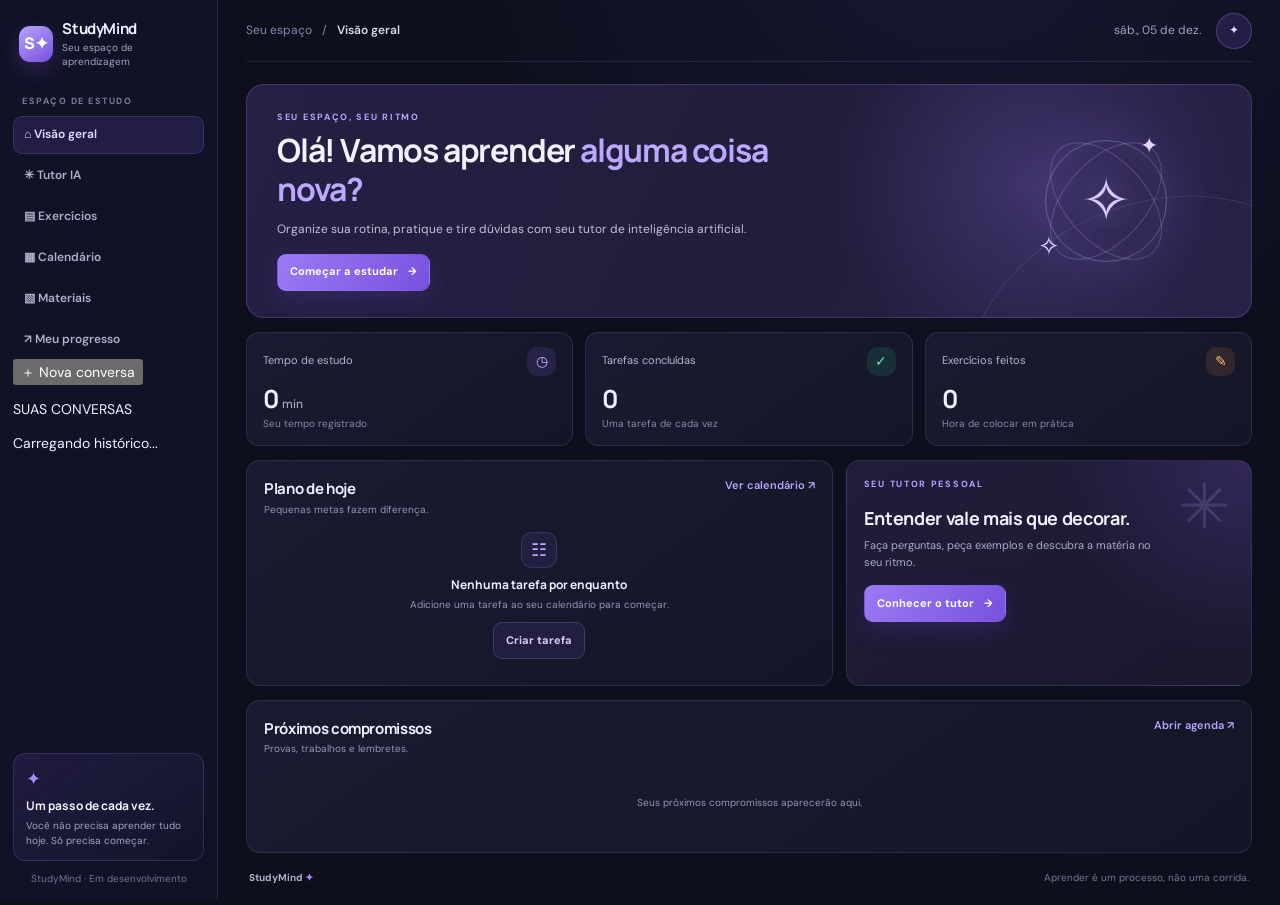
==== commit 06e40fd9: "Refactor index.html structure and add scripts" ====
--- a/index.html
+++ b/index.html
@@ -1,3 +1,4 @@
+
 <!DOCTYPE html>
 <html lang="pt-BR">
 <head>
@@ -8,106 +9,316 @@
     <title>StudyMind | Seu espaço de aprendizagem</title>
     <link rel="stylesheet" href="style.css">
     <script src="app.js" defer></script>
+    <script src="progresso.js" defer></script>
 </head>
 <body>
-    <div class="app">
-        <aside class="sidebar">
-            <a href="#inicio" class="brand">
-                <span class="brand-icon">S✦</span>
-                <span><strong>StudyMind</strong><small>Seu espaço de aprendizagem</small></span>
-            </a>
-            <p class="menu-label">ESPAÇO DE ESTUDO</p>
-            <nav class="navigation" aria-label="Navegação principal">
-                <a href="#inicio" class="nav-link active">⌂ Visão geral</a>
-                <a href="#tutor" class="nav-link">✳ Tutor IA</a>
-                <a href="#exercicios" class="nav-link">▤ Exercícios</a>
-                <a href="#calendario" class="nav-link">▦ Calendário</a>
-                <a href="#materiais" class="nav-link">▧ Materiais</a>
-                <a href="#progresso" class="nav-link">↗ Meu progresso</a>
-            </nav>
-            <div class="sidebar-bottom">
-                <div class="motivation-card">
-                    <span class="motivation-icon">✦</span>
-                    <h3>Um passo de cada vez.</h3>
-                    <p>Você não precisa aprender tudo hoje. Só precisa começar.</p>
-                </div>
-                <p class="sidebar-footer">StudyMind · Em desenvolvimento</p>
-            </div>
-        </aside>
-
-        <main class="main-content">
-            <header class="topbar">
-                <button class="menu-toggle" id="menu-toggle" type="button" aria-label="Abrir menu">☰</button>
-                <div class="breadcrumb"><span>Seu espaço</span><span>/</span><strong>Visão geral</strong></div>
-                <div class="profile"><span id="current-date"></span><div class="avatar" aria-label="Perfil do estudante">✦</div></div>
-            </header>
-
-            <section id="inicio" class="page">
-                <div class="welcome">
-                    <div class="welcome-content">
-                        <p class="eyebrow">SEU ESPAÇO, SEU RITMO</p>
-                        <h1>Olá! Vamos aprender <span>alguma coisa nova?</span></h1>
-                        <p class="description">Organize sua rotina, pratique e tire dúvidas com seu tutor de inteligência artificial.</p>
-                        <a href="#tutor" class="primary-button">Começar a estudar <span>→</span></a>
-                    </div>
-                    <div class="welcome-decoration" aria-hidden="true">
-                        <div class="decoration-orbit"></div><div class="decoration-book">✧</div>
-                        <span class="decoration-star star-one">✦</span><span class="decoration-star star-two">✧</span>
-                    </div>
-                </div>
-
-                <div class="stats-grid">
-                    <article class="stat-card"><div class="stat-heading"><span>Tempo de estudo</span><span class="stat-icon purple">◷</span></div><h2>0 <small>min</small></h2><p>Seu tempo registrado</p></article>
-                    <article class="stat-card"><div class="stat-heading"><span>Tarefas concluídas</span><span class="stat-icon green">✓</span></div><h2>0</h2><p>Uma tarefa de cada vez</p></article>
-                    <article class="stat-card"><div class="stat-heading"><span>Exercícios feitos</span><span class="stat-icon orange">✎</span></div><h2>0</h2><p>Hora de colocar em prática</p></article>
-                </div>
-
-                <div class="dashboard-grid">
-                    <section class="panel">
-                        <div class="panel-heading"><div><h2>Plano de hoje</h2><p>Pequenas metas fazem diferença.</p></div><a href="#calendario" class="text-link">Ver calendário ↗</a></div>
-                        <div class="empty-state"><span>☷</span><h3>Nenhuma tarefa por enquanto</h3><p>Adicione uma tarefa ao seu calendário para começar.</p><a href="#calendario" class="secondary-button">Criar tarefa</a></div>
-                    </section>
-                    <section class="panel tutor-card">
-                        <p class="eyebrow">SEU TUTOR PESSOAL</p><div class="tutor-decoration" aria-hidden="true">✳</div>
-                        <h2>Entender vale mais que decorar.</h2>
-                        <p>Faça perguntas, peça exemplos e descubra a matéria no seu ritmo.</p>
-                        <a href="#tutor" class="primary-button">Conhecer o tutor <span>→</span></a>
-                    </section>
-                </div>
-
-                <section class="panel upcoming-panel">
-                    <div class="panel-heading"><div><h2>Próximos compromissos</h2><p>Provas, trabalhos e lembretes.</p></div><a href="#calendario" class="text-link">Abrir agenda ↗</a></div>
-                    <div class="empty-state compact"><p>Seus próximos compromissos aparecerão aqui.</p></div>
+<div class="app">
+
+    <aside class="sidebar" id="sidebar">
+        <a href="#inicio" class="brand">
+            <span class="brand-icon">S✦</span>
+            <span>
+                <strong>StudyMind</strong>
+                <small>Seu espaço de aprendizagem</small>
+            </span>
+        </a>
+
+        <p class="menu-label">ESPAÇO DE ESTUDO</p>
+
+        <nav class="navigation" aria-label="Navegação principal">
+            <a href="#inicio" class="nav-link">⌂ Visão geral</a>
+            <a href="#tutor" class="nav-link">✳ Tutor IA</a>
+            <a href="exercicios.html" class="nav-link">▤ Exercícios</a>
+            <a href="#calendario" class="nav-link">▦ Calendário</a>
+            <a href="#materiais" class="nav-link">▧ Materiais</a>
+            <a href="#progresso" class="nav-link">↗ Meu progresso</a>
+        </nav>
+
+        <div class="chat-history">
+            <button id="new-chat-button" class="new-chat-button" type="button">
+                <span>＋</span> Nova conversa
+            </button>
+
+            <p class="chat-history-title">SUAS CONVERSAS</p>
+            <div id="chat-history-list" class="chat-history-list">
+                <p class="history-empty">Carregando histórico...</p>
+            </div>
+        </div>
+
+        <div class="sidebar-bottom">
+            <div class="motivation-card">
+                <span class="motivation-icon">✦</span>
+                <h3>Um passo de cada vez.</h3>
+                <p>Você não precisa aprender tudo hoje. Só precisa começar.</p>
+            </div>
+            <p class="sidebar-footer">StudyMind · Em desenvolvimento</p>
+        </div>
+    </aside>
+
+    <main class="main-content">
+        <header class="topbar">
+            <button class="menu-toggle" id="menu-toggle"
+                    type="button" aria-label="Abrir menu"
+                    aria-expanded="false">☰</button>
+
+            <div class="breadcrumb">
+                <span>Seu espaço</span>
+                <span>/</span>
+                <strong>Visão geral</strong>
+            </div>
+
+            <div class="profile">
+                <span id="current-date"></span>
+                <div class="avatar" aria-label="Perfil do estudante">✦</div>
+            </div>
+        </header>
+
+        <section id="inicio" class="page">
+            <div class="welcome">
+                <div class="welcome-content">
+                    <p class="eyebrow">SEU ESPAÇO, SEU RITMO</p>
+                    <h1>Olá! Vamos aprender <span>alguma coisa nova?</span></h1>
+                    <p class="description">
+                        Organize sua rotina, pratique e tire dúvidas com seu tutor
+                        de inteligência artificial.
+                    </p>
+                    <a href="#tutor" class="primary-button">
+                        Começar a estudar <span>→</span>
+                    </a>
+                </div>
+
+                <div class="welcome-decoration" aria-hidden="true">
+                    <div class="decoration-orbit"></div>
+                    <div class="decoration-book">✧</div>
+                    <span class="decoration-star star-one">✦</span>
+                    <span class="decoration-star star-two">✧</span>
+                </div>
+            </div>
+
+            <div class="stats-grid">
+                <article class="stat-card">
+                    <div class="stat-heading">
+                        <span>Tempo de estudo</span>
+                        <span class="stat-icon purple">◷</span>
+                    </div>
+                    <h2>0 <small>min</small></h2>
+                    <p>Seu tempo registrado</p>
+                </article>
+
+                <article class="stat-card">
+                    <div class="stat-heading">
+                        <span>Tarefas concluídas</span>
+                        <span class="stat-icon green">✓</span>
+                    </div>
+                    <h2>0</h2>
+                    <p>Uma tarefa de cada vez</p>
+                </article>
+
+                <article class="stat-card">
+                    <div class="stat-heading">
+                        <span>Exercícios feitos</span>
+                        <span class="stat-icon orange">✎</span>
+                    </div>
+                    <h2>0</h2>
+                    <p>Hora de colocar em prática</p>
+                </article>
+            </div>
+
+            <div class="dashboard-grid">
+                <section class="panel">
+                    <div class="panel-heading">
+                        <div>
+                            <h2>Plano de hoje</h2>
+                            <p>Pequenas metas fazem diferença.</p>
+                        </div>
+                        <a href="#calendario" class="text-link">Ver calendário ↗</a>
+                    </div>
+
+                    <div class="empty-state">
+                        <span>☷</span>
+                        <h3>Nenhuma tarefa por enquanto</h3>
+                        <p>Adicione uma tarefa ao seu calendário para começar.</p>
+                        <a href="#calendario" class="secondary-button">Criar tarefa</a>
+                    </div>
                 </section>
+
+                <section class="panel tutor-card">
+                    <p class="eyebrow">SEU TUTOR PESSOAL</p>
+                    <div class="tutor-decoration" aria-hidden="true">✳</div>
+                    <h2>Entender vale mais que decorar.</h2>
+                    <p>Faça perguntas, peça exemplos e descubra a matéria no seu ritmo.</p>
+                    <a href="#tutor" class="primary-button">
+                        Conhecer o tutor <span>→</span>
+                    </a>
+                </section>
+            </div>
+
+            <section class="panel upcoming-panel">
+                <div class="panel-heading">
+                    <div>
+                        <h2>Próximos compromissos</h2>
+                        <p>Provas, trabalhos e lembretes.</p>
+                    </div>
+                    <a href="#calendario" class="text-link">Abrir agenda ↗</a>
+                </div>
+                <div class="empty-state compact">
+                    <p>Seus próximos compromissos aparecerão aqui.</p>
+                </div>
             </section>
-
-            <section id="tutor" class="page">
-                <div class="page-heading"><p class="eyebrow">APRENDER CONVERSANDO</p><h1>Seu tutor <span>StudyMind</span></h1><p>Entenda, pratique e descubra respostas por conta própria.</p></div>
-                <div class="panel placeholder-panel"><span class="placeholder-icon">✳</span><h2>Seu espaço de aprendizagem</h2><p>Aqui construiremos o tutor com a API da Groq, explicações, método socrático e adaptação às suas dúvidas.</p><p class="muted">Funcionalidade em desenvolvimento.</p></div>
+        </section>
+
+        <section id="tutor" class="page">
+            <div class="page-heading">
+                <p class="eyebrow">APRENDER CONVERSANDO</p>
+                <h1>Seu tutor <span>StudyMind</span></h1>
+                <p>Entenda, pratique e descubra respostas por conta própria.</p>
+            </div>
+
+            <div class="panel tutor-panel">
+                <div class="chat-heading">
+                    <div class="chat-symbol">✳</div>
+                    <div>
+                        <h2>Tutor StudyMind</h2>
+                        <p>Seu espaço de aprendizagem</p>
+                    </div>
+                    <span class="online-indicator">● Disponível</span>
+                </div>
+
+                <div id="chat-messages" class="chat-messages"
+                     role="log" aria-live="polite" aria-label="Mensagens da conversa">
+                </div>
+
+                <p id="tutor-status-message" class="tutor-status"
+                   role="status">Pronto para estudar com você.</p>
+
+                <form id="tutor-form" class="tutor-form">
+                    <textarea id="tutor-input" name="message"
+                              rows="2" maxlength="4000"
+                              placeholder="Pergunte alguma coisa..."
+                              aria-label="Sua mensagem"
+                              required></textarea>
+                    <button id="tutor-send" type="submit" class="send-button">
+                        Enviar <span>➤</span>
+                    </button>
+                </form>
+
+                <p class="chat-tip">Enter para enviar · Shift + Enter para nova linha</p>
+            </div>
+        </section>
+
+
+        <section id="exercicios" class="page">
+            <div class="page-heading">
+                <p class="eyebrow">PRATICAR PARA FIXAR</p>
+                <h1>Hora de <span>praticar</span></h1>
+                <p>Transforme o que estudou em conhecimento.</p>
+            </div>
+
+            <div class="panel placeholder-panel">
+                <span class="placeholder-icon">▤</span>
+                <h2>Seus exercícios estão prontos para começar</h2>
+                <p>
+                    Escolha uma matéria, responda questões e acompanhe
+                    seu desempenho.
+                </p>
+                <a href="exercicios.html" class="primary-button">
+                    Abrir exercícios →
+                </a>
+            </div>
+        </section>
+
+
+        <section id="calendario" class="page">
+            <div class="page-heading">
+                <p class="eyebrow">ORGANIZE SUA ROTINA</p>
+                <h1>Calendário & <span>tarefas</span></h1>
+                <p>Organize provas, trabalhos e sessões de estudo.</p>
+            </div>
+            <div class="panel placeholder-panel">
+                <span class="placeholder-icon">▦</span>
+                <h2>Seu calendário de estudos</h2>
+                <p>Aqui teremos calendário mensal, tarefas, datas de provas e
+                   acompanhamento do que você concluiu.</p>
+                <p class="muted">Funcionalidade em desenvolvimento.</p>
+            </div>
+        </section>
+
+        <section id="materiais" class="page">
+            <div class="page-heading">
+                <p class="eyebrow">SEU CONTEÚDO, ORGANIZADO</p>
+                <h1>Minha <span>biblioteca</span></h1>
+                <p>Um lugar para guardar suas anotações e materiais.</p>
+            </div>
+            <div class="panel placeholder-panel">
+                <span class="placeholder-icon">▧</span>
+                <h2>Sua biblioteca</h2>
+                <p>Vamos adicionar resumos, anotações, arquivos e integração com o tutor IA.</p>
+                <p class="muted">Funcionalidade em desenvolvimento.</p>
+            </div>
+        </section>
+
+        <section id="progresso" class="page">
+            <div class="page-heading">
+                <p class="eyebrow">CADA PASSO CONTA</p>
+                <h1>Seu <span>progresso</span></h1>
+                <p>Veja como você está evoluindo nos exercícios.</p>
+            </div>
+
+            <div class="stats-grid">
+                <article class="stat-card">
+                    <div class="stat-heading"><span>Questões respondidas</span><span class="stat-icon purple">✎</span></div>
+                    <h2 id="progress-answered">0</h2>
+                    <p>Prática acumulada</p>
+                </article>
+                <article class="stat-card">
+                    <div class="stat-heading"><span>Taxa de acertos</span><span class="stat-icon green">✓</span></div>
+                    <h2 id="progress-accuracy">0%</h2>
+                    <p id="progress-correct-count">0 acertos</p>
+                </article>
+                <article class="stat-card">
+                    <div class="stat-heading"><span>Questões erradas</span><span class="stat-icon orange">↗</span></div>
+                    <h2 id="progress-wrong">0</h2>
+                    <p>Oportunidades para revisar</p>
+                </article>
+            </div>
+
+            <div class="dashboard-grid">
+                <section class="panel">
+                    <div class="panel-heading">
+                        <div><h2>Matérias para revisar</h2><p>Onde os erros mais aparecem.</p></div>
+                    </div>
+                    <div id="progress-subjects" class="progress-list">
+                        <p class="muted">Suas estatísticas aparecerão aqui quando houver respostas registradas.</p>
+                    </div>
+                </section>
+                <section class="panel">
+                    <div class="panel-heading">
+                        <div><h2>Últimos erros</h2><p>Questões que merecem outra olhada.</p></div>
+                    </div>
+                    <div id="progress-mistakes" class="progress-list">
+                        <p class="muted">Nenhuma questão errada registrada ainda.</p>
+                    </div>
+                    <a href="exercicios.html" class="primary-button">Praticar exercícios <span>→</span></a>
+                </section>
+            </div>
+
+            <section class="panel upcoming-panel">
+                <div class="panel-heading">
+                    <div><h2>Provas realizadas</h2><p>Resumo dos seus resultados anteriores.</p></div>
+                </div>
+                <div id="progress-exams" class="progress-list">
+                    <p class="muted">Você ainda não tem provas registradas.</p>
+                </div>
             </section>
-
-            <section id="exercicios" class="page">
-                <div class="page-heading"><p class="eyebrow">PRATICAR PARA FIXAR</p><h1>Hora de <span>praticar</span></h1><p>Transforme o que estudou em conhecimento.</p></div>
-                <div class="panel placeholder-panel"><span class="placeholder-icon">▤</span><h2>Seus exercícios</h2><p>Vamos adicionar questões por matéria, níveis de dificuldade, correções e explicações.</p><p class="muted">Funcionalidade em desenvolvimento.</p></div>
-            </section>
-
-            <section id="calendario" class="page">
-                <div class="page-heading"><p class="eyebrow">ORGANIZE SUA ROTINA</p><h1>Calendário & <span>tarefas</span></h1><p>Organize provas, trabalhos e sessões de estudo.</p></div>
-                <div class="panel placeholder-panel"><span class="placeholder-icon">▦</span><h2>Seu calendário de estudos</h2><p>Aqui teremos calendário mensal, tarefas, datas de provas e acompanhamento do que você concluiu.</p><p class="muted">Funcionalidade em desenvolvimento.</p></div>
-            </section>
-
-            <section id="materiais" class="page">
-                <div class="page-heading"><p class="eyebrow">SEU CONTEÚDO, ORGANIZADO</p><h1>Minha <span>biblioteca</span></h1><p>Um lugar para guardar suas anotações e materiais.</p></div>
-                <div class="panel placeholder-panel"><span class="placeholder-icon">▧</span><h2>Sua biblioteca</h2><p>Vamos adicionar resumos, anotações, arquivos e integração com o tutor IA.</p><p class="muted">Funcionalidade em desenvolvimento.</p></div>
-            </section>
-
-            <section id="progresso" class="page">
-                <div class="page-heading"><p class="eyebrow">CADA PASSO CONTA</p><h1>Seu <span>progresso</span></h1><p>Acompanhe sua jornada de aprendizagem.</p></div>
-                <div class="panel placeholder-panel"><span class="placeholder-icon">↗</span><h2>Sua evolução</h2><p>Aqui veremos tarefas concluídas, exercícios realizados e os assuntos que precisam de mais revisão.</p><p class="muted">Funcionalidade em desenvolvimento.</p></div>
-            </section>
-
-            <footer class="footer"><span>StudyMind <span class="footer-star">✦</span></span><span>Aprender é um processo, não uma corrida.</span></footer>
-        </main>
-    </div>
+        </section>
+
+        <footer class="footer">
+            <span>StudyMind <span class="footer-star">✦</span></span>
+            <span>Aprender é um processo, não uma corrida.</span>
+        </footer>
+    </main>
+</div>
+
+<div class="mobile-overlay" id="mobile-overlay"></div>
 </body>
 </html>
--- a/style.css
+++ b/style.css
@@ -1,1092 +1,334 @@
+/* StudyMind — visual inicial */
+@import url('https://fonts.googleapis.com/css2?family=DM+Sans:wght@400;500;600;700&family=Manrope:wght@400;500;600;700;800&display=swap');
 
 :root {
-    --bg: #101225;
-    --sidebar: #15172d;
-    --panel: #1a1c35;
-    --panel-hover: #222441;
-    --border: #303250;
-    --text: #f1f0ff;
-    --muted: #a5a6c2;
-    --purple: #9985ff;
-    --purple-light: #c0b4ff;
-    --green: #70d7ad;
-    --orange: #ffbd82;
-    --danger: #ff8c9a;
-}
-
-* {
-    box-sizing: border-box;
-}
-
-html {
-    scroll-behavior: smooth;
-}
-
+    color-scheme: dark;
+    --bg: #0d0f1d;
+    --sidebar: #111326;
+    --surface: #171a2d;
+    --surface-soft: #1d2036;
+    --border: rgba(184, 177, 255, .12);
+    --text: #f2f1ff;
+    --muted: #a1a4c0;
+    --purple: #a78bfa;
+    --purple-bright: #8b5cf6;
+    --green: #6ee7b7;
+    --orange: #fdba74;
+    --radius: 20px;
+    --sidebar-width: 258px;
+}
+
+* { box-sizing: border-box; }
+html { min-height: 100%; scroll-behavior: smooth; }
 body {
     margin: 0;
-    background: var(--bg);
+    min-height: 100vh;
+    background: radial-gradient(ellipse at 75% -15%, rgba(103, 80, 190, .13), transparent 38%), var(--bg);
     color: var(--text);
-    font-family: Inter, ui-sans-serif, system-ui, -apple-system, sans-serif;
-    font-size: 14px;
-}
-
-button,
-input,
-textarea {
-    font: inherit;
-}
-
-button,
-a {
-    -webkit-tap-highlight-color: transparent;
-}
-
-a {
-    color: inherit;
-    text-decoration: none;
-}
-
-button:focus-visible,
-a:focus-visible,
-textarea:focus-visible {
-    outline: 2px solid var(--purple);
-    outline-offset: 3px;
-}
-
-.app {
-    min-height: 100vh;
-}
-
-/* BARRA LATERAL */
-
+    font-family: 'DM Sans', sans-serif;
+    font-size: 15px;
+    line-height: 1.6;
+}
+a { color: inherit; text-decoration: none; }
+button { font: inherit; }
+button, a { -webkit-tap-highlight-color: transparent; }
+:focus-visible { outline: 2px solid var(--purple); outline-offset: 4px; }
+
+.app { min-height: 100vh; }
 .sidebar {
     position: fixed;
     inset: 0 auto 0 0;
-    z-index: 30;
+    z-index: 20;
     display: flex;
     flex-direction: column;
-    width: 270px;
-    padding: 24px 16px 16px;
-    overflow-y: auto;
-    background: var(--sidebar);
+    width: var(--sidebar-width);
+    padding: 28px 18px 20px;
+    background: rgba(17, 19, 38, .96);
     border-right: 1px solid var(--border);
-}
-
-.brand {
-    display: flex;
-    align-items: center;
-    gap: 12px;
-    padding: 0 8px 26px;
-}
-
+    backdrop-filter: blur(18px);
+}
+.brand { display: flex; align-items: center; gap: 12px; padding: 0 8px; }
 .brand-icon {
     display: grid;
+    width: 43px;
+    height: 43px;
     place-items: center;
-    width: 42px;
-    height: 42px;
-    flex-shrink: 0;
-    border-radius: 13px;
+    border-radius: 14px;
     color: white;
+    background: linear-gradient(145deg, #b9a2ff, #7550dc);
+    box-shadow: 0 8px 24px rgba(139, 92, 246, .25);
+    font-family: 'Manrope', sans-serif;
+    font-size: 18px;
     font-weight: 800;
-    font-size: 17px;
-    background: linear-gradient(135deg, #8b78ff, #6651c8);
-}
-
-.brand strong,
-.brand small {
-    display: block;
-}
-
-.brand strong {
-    font-size: 16px;
-}
-
-.brand small {
-    margin-top: 4px;
-    color: var(--muted);
-    font-size: 11px;
-}
-
-.menu-label,
-.chat-history-title {
-    margin: 12px 10px;
-    color: #8789aa;
-    font-size: 10px;
-    font-weight: 700;
-    letter-spacing: 1.3px;
-}
-
-.navigation {
-    display: flex;
-    flex-direction: column;
-    gap: 5px;
-}
-
+}
+.brand strong { display: block; font-family: 'Manrope', sans-serif; font-size: 17px; letter-spacing: -.4px; }
+.brand small { display: block; margin-top: 1px; color: var(--muted); font-size: 11px; }
+.menu-label { margin: 39px 10px 12px; color: #777b9e; font-size: 10px; font-weight: 700; letter-spacing: 1.5px; }
+.navigation { display: grid; gap: 6px; }
 .nav-link {
     display: flex;
     align-items: center;
-    min-height: 42px;
-    padding: 11px 13px;
-    border-radius: 9px;
-    color: var(--muted);
+    min-height: 45px;
+    padding: 10px 13px;
+    gap: 11px;
+    border: 1px solid transparent;
+    border-radius: 12px;
+    color: #aeb0ca;
     font-size: 13px;
-    transition: background 0.2s, color 0.2s;
-}
-
-.nav-link:hover {
-    color: var(--text);
-    background: rgba(153, 133, 255, 0.08);
-}
-
-.nav-link.active {
-    color: white;
-    background: rgba(153, 133, 255, 0.16);
-    box-shadow: inset 3px 0 var(--purple);
-}
-
-/* HISTÓRICO */
-
-.chat-history {
-    margin-top: 20px;
-    padding: 0 2px;
-}
-
-.new-chat-button {
-    display: flex;
-    align-items: center;
-    justify-content: center;
-    gap: 8px;
-    width: 100%;
-    min-height: 42px;
-    padding: 10px;
-    border: 1px solid #4a456e;
-    border-radius: 10px;
-    color: var(--text);
-    background: rgba(153, 133, 255, 0.08);
-    cursor: pointer;
-    transition: background 0.2s, border-color 0.2s;
-}
-
-.new-chat-button span {
-    font-size: 19px;
-}
-
-.new-chat-button:hover {
-    background: rgba(153, 133, 255, 0.2);
-    border-color: var(--purple);
-}
-
-.chat-history-title {
-    margin-top: 23px;
-    margin-bottom: 10px;
-}
-
-.chat-history-list {
-    display: flex;
-    flex-direction: column;
-    gap: 5px;
-    max-height: 32vh;
-    overflow-y: auto;
-}
-
-.history-item {
-    display: flex;
-    align-items: center;
-    gap: 3px;
-    min-width: 0;
-}
-
-.history-open {
-    flex: 1;
-    min-width: 0;
-    padding: 10px;
-    overflow: hidden;
-    border: 0;
-    border-radius: 8px;
-    color: var(--muted);
-    background: transparent;
-    text-align: left;
-    text-overflow: ellipsis;
-    white-space: nowrap;
-    cursor: pointer;
-}
-
-.history-open:hover,
-.history-open.active {
-    color: var(--text);
-    background: rgba(153, 133, 255, 0.15);
-}
-
-.history-delete {
-    flex-shrink: 0;
-    padding: 6px 9px;
-    border: 0;
-    border-radius: 6px;
-    color: var(--muted);
-    background: transparent;
-    cursor: pointer;
-}
-
-.history-delete:hover {
-    color: var(--danger);
-    background: rgba(255, 140, 154, 0.1);
-}
-
-.history-empty {
-    padding: 8px 10px;
-    color: var(--muted);
-    font-size: 12px;
-    line-height: 1.6;
-}
-
-.sidebar-bottom {
-    margin-top: auto;
-    padding-top: 24px;
-}
-
-.motivation-card {
-    padding: 15px;
-    border: 1px solid var(--border);
-    border-radius: 12px;
-    background: linear-gradient(135deg, #20213d, #191a31);
-}
-
-.motivation-icon {
-    color: var(--purple);
-    font-size: 20px;
-}
-
-.motivation-card h3 {
-    margin: 10px 0 6px;
-    font-size: 13px;
-}
-
-.motivation-card p,
-.sidebar-footer {
-    color: var(--muted);
-    font-size: 11px;
-    line-height: 1.6;
-}
-
-.sidebar-footer {
-    margin: 18px 5px 0;
-    text-align: center;
-}
-
-/* ÁREA PRINCIPAL */
-
-.main-content {
-    min-height: 100vh;
-    margin-left: 270px;
-    padding: 0 34px 24px;
-}
-
-.topbar {
-    display: flex;
-    align-items: center;
-    justify-content: space-between;
-    min-height: 76px;
-    gap: 15px;
-    border-bottom: 1px solid var(--border);
-}
-
-.breadcrumb,
-.profile {
-    display: flex;
-    align-items: center;
-    gap: 10px;
-}
-
-.breadcrumb {
-    color: var(--muted);
-    font-size: 12px;
-}
-
-.breadcrumb strong {
-    color: var(--text);
     font-weight: 600;
-}
-
-.profile {
-    color: var(--muted);
-    font-size: 12px;
-}
-
-.avatar {
-    display: grid;
-    place-items: center;
-    width: 34px;
-    height: 34px;
-    border: 1px solid #4e457e;
-    border-radius: 50%;
-    color: var(--purple-light);
-    background: #282444;
-}
-
-.menu-toggle {
-    display: none;
-    border: 0;
-    color: var(--text);
-    background: transparent;
-    font-size: 22px;
-    cursor: pointer;
-}
-
-/* PÁGINAS E TÍTULOS */
-
-.page {
-    display: none;
-    max-width: 1200px;
-    margin: 0 auto;
-    padding-top: 28px;
-    animation: appear 0.25s ease;
-}
-
-.page[aria-hidden="false"] {
-    display: block;
-}
-
-@keyframes appear {
-    from { opacity: 0; transform: translateY(4px); }
-    to { opacity: 1; transform: translateY(0); }
-}
-
-.eyebrow {
-    margin: 0 0 10px;
-    color: var(--purple-light);
-    font-size: 10px;
-    font-weight: 800;
-    letter-spacing: 1.5px;
-}
-
-.page-heading {
-    margin-bottom: 25px;
-}
-
-.page-heading h1,
-.welcome h1 {
-    margin: 0;
-    font-size: clamp(27px, 3vw, 36px);
-    line-height: 1.2;
-    letter-spacing: -1px;
-}
-
-.page-heading h1 span,
-.welcome h1 span {
-    color: var(--purple-light);
-}
-
-.page-heading > p:last-child,
-.description {
-    max-width: 650px;
-    color: var(--muted);
-    line-height: 1.7;
-}
-
-/* BOAS-VINDAS */
+    transition: color .2s ease, background .2s ease, border-color .2s ease, transform .2s ease;
+}
+.nav-link:hover { color: var(--text); background: rgba(255,255,255,.045); transform: translateX(2px); }
+.nav-link.active, .nav-link:focus-visible { color: #e8ddff; background: rgba(139, 92, 246, .15); border-color: rgba(167, 139, 250, .18); }
+.sidebar-bottom { margin-top: auto; }
+.motivation-card { padding: 17px; border: 1px solid rgba(167, 139, 250, .18); border-radius: 16px; background: linear-gradient(145deg, rgba(139, 92, 246, .13), rgba(80, 68, 143, .06)); }
+.motivation-icon { color: var(--purple); font-size: 18px; }
+.motivation-card h3 { margin: 8px 0 5px; font-family: 'Manrope', sans-serif; font-size: 13px; }
+.motivation-card p { margin: 0; color: var(--muted); font-size: 11px; line-height: 1.7; }
+.sidebar-footer { margin: 17px 5px 0; color: #6f7393; font-size: 10px; text-align: center; }
+
+.main-content { width: min(100% - var(--sidebar-width), 1500px); margin-left: var(--sidebar-width); padding: 0 42px 28px; }
+.topbar { display: flex; align-items: center; justify-content: space-between; min-height: 82px; gap: 18px; border-bottom: 1px solid var(--border); }
+.breadcrumb { display: flex; align-items: center; gap: 10px; color: #8589a8; font-size: 12px; }
+.breadcrumb strong { color: #d9d8ee; font-weight: 600; }
+.profile { display: flex; align-items: center; gap: 15px; color: var(--muted); font-size: 12px; }
+.avatar { display: grid; width: 36px; height: 36px; place-items: center; border: 1px solid rgba(167,139,250,.3); border-radius: 50%; color: #e6dcff; background: rgba(139,92,246,.16); }
+.menu-toggle { display: none; }
+
+/* Navegação por âncoras: mantém uma página visível mesmo antes do JavaScript. */
+.page { display: none; padding-top: 31px; animation: appear .25s ease both; }
+#inicio { display: block; }
+body:has(.page:target) #inicio:not(:target) { display: none; }
+.page:target { display: block; }
+@keyframes appear { from { opacity: .55; transform: translateY(5px); } to { opacity: 1; transform: translateY(0); } }
 
 .welcome {
     position: relative;
     display: flex;
     align-items: center;
     justify-content: space-between;
-    min-height: 260px;
-    padding: 35px;
+    min-height: 290px;
     overflow: hidden;
-    border: 1px solid #39365d;
-    border-radius: 18px;
-    background:
-        radial-gradient(ellipse at 85% 20%, rgba(131, 106, 255, 0.2), transparent 38%),
-        linear-gradient(120deg, #201e3d, #191a31);
-}
-
-.welcome-content {
-    position: relative;
-    z-index: 2;
-    max-width: 650px;
-}
-
-.welcome h1 {
-    max-width: 650px;
-}
-
-.description {
-    margin: 16px 0 23px;
-}
-
-.primary-button,
-.secondary-button {
-    display: inline-flex;
-    align-items: center;
-    justify-content: center;
-    gap: 15px;
-    min-height: 43px;
-    padding: 12px 17px;
-    border-radius: 9px;
-    font-size: 12px;
-    font-weight: 700;
-    transition: transform 0.2s, background 0.2s;
-}
-
-.primary-button {
-    color: white;
-    background: #7864dc;
-}
-
-.primary-button:hover {
-    background: #8d7af0;
-    transform: translateY(-1px);
-}
-
-.secondary-button {
-    color: var(--purple-light);
-    border: 1px solid #51487b;
-    background: transparent;
-}
-
-.welcome-decoration {
-    position: relative;
-    width: 180px;
-    height: 180px;
-    flex-shrink: 0;
-}
-
-.decoration-orbit {
-    position: absolute;
-    inset: 15px;
-    border: 1px solid rgba(192, 180, 255, 0.35);
-    border-radius: 50%;
-}
-
-.decoration-book {
-    position: absolute;
-    inset: 38px;
-    display: grid;
-    place-items: center;
-    border: 1px solid #62569e;
+    padding: 38px 42px;
+    border: 1px solid rgba(178, 158, 255, .19);
     border-radius: 24px;
-    color: var(--purple-light);
-    background: rgba(153, 133, 255, 0.12);
-    font-size: 52px;
-    transform: rotate(-8deg);
-}
-
-.decoration-star {
-    position: absolute;
-    color: var(--purple-light);
-    font-size: 24px;
-}
-
-.star-one { top: 0; right: 16px; }
-.star-two { bottom: 12px; left: 2px; }
-
-/* CARTÕES */
-
-.stats-grid {
-    display: grid;
-    grid-template-columns: repeat(3, minmax(0, 1fr));
-    gap: 16px;
-    margin: 22px 0;
-}
-
-.stat-card,
-.panel {
-    border: 1px solid var(--border);
-    border-radius: 14px;
-    background: var(--panel);
-}
-
-.stat-card {
-    padding: 19px;
-}
-
-.stat-heading,
-.panel-heading {
-    display: flex;
-    align-items: center;
-    justify-content: space-between;
-    gap: 12px;
-}
-
-.stat-heading {
-    color: var(--muted);
-    font-size: 11px;
-}
-
-.stat-icon {
-    display: grid;
-    place-items: center;
-    width: 30px;
-    height: 30px;
-    border-radius: 9px;
-    font-size: 17px;
-}
-
-.purple { color: var(--purple-light); background: #30294f; }
-.green { color: var(--green); background: #203d3a; }
-.orange { color: var(--orange); background: #453329; }
-
-.stat-card h2 {
-    margin: 20px 0 4px;
-    font-size: 28px;
-}
-
-.stat-card h2 small {
-    color: var(--muted);
-    font-size: 12px;
-    font-weight: 500;
-}
-
-.stat-card > p,
-.panel-heading p,
-.panel > p {
-    color: var(--muted);
-    font-size: 12px;
-    line-height: 1.6;
-}
-
-.stat-card > p {
-    margin-bottom: 0;
-}
-
-.dashboard-grid {
-    display: grid;
-    grid-template-columns: minmax(0, 1.4fr) minmax(0, 1fr);
-    gap: 18px;
-}
-
-.panel {
-    padding: 22px;
-    margin-bottom: 18px;
-}
-
-.panel-heading {
-    align-items: flex-start;
-}
-
-.panel-heading h2,
-.panel h2 {
-    margin: 0 0 7px;
-    font-size: 16px;
-}
-
-.panel-heading p {
-    margin: 0;
-}
-
-.text-link {
-    flex-shrink: 0;
-    color: var(--purple-light);
-    font-size: 11px;
-}
-
-.empty-state {
-    display: flex;
-    flex-direction: column;
-    align-items: center;
-    justify-content: center;
-    min-height: 180px;
-    padding: 20px 5px;
-    text-align: center;
-}
-
-.empty-state > span {
-    color: var(--purple-light);
-    font-size: 27px;
-}
-
-.empty-state h3 {
-    margin: 10px 0 4px;
-    font-size: 13px;
-}
-
-.empty-state p {
-    max-width: 300px;
-    color: var(--muted);
-    font-size: 11px;
-    line-height: 1.6;
-}
-
-.empty-state .secondary-button {
-    margin-top: 7px;
-}
-
-.empty-state.compact {
-    min-height: 90px;
-}
-
-.tutor-card {
-    position: relative;
-    overflow: hidden;
-    background:
-        radial-gradient(ellipse at 95% 5%, rgba(153, 133, 255, 0.18), transparent 50%),
-        var(--panel);
-}
-
-.tutor-card h2 {
-    max-width: 240px;
-    margin-top: 22px;
-    font-size: 21px;
-    line-height: 1.35;
-}
-
-.tutor-card > p:not(.eyebrow) {
-    max-width: 280px;
-    color: var(--muted);
-    font-size: 12px;
-    line-height: 1.7;
-}
-
-.tutor-card .primary-button {
-    margin-top: 10px;
-}
-
-.tutor-decoration {
-    position: absolute;
-    top: 48px;
-    right: 22px;
-    color: rgba(192, 180, 255, 0.35);
-    font-size: 38px;
-}
-
-.upcoming-panel {
-    margin-top: 2px;
-}
-
-/* TUTOR IA */
-
-.tutor-panel {
-    max-width: 950px;
-    padding: 0;
-    overflow: hidden;
-}
-
-.chat-heading {
-    display: flex;
-    align-items: center;
-    gap: 12px;
-    padding: 19px 22px;
-    border-bottom: 1px solid var(--border);
-}
-
-.chat-symbol {
-    display: grid;
-    place-items: center;
-    width: 40px;
-    height: 40px;
-    border-radius: 12px;
-    color: var(--purple-light);
-    background: #30294f;
-    font-size: 22px;
-}
-
-.chat-heading h2 {
-    margin: 0 0 4px;
-    font-size: 14px;
-}
-
-.chat-heading p {
-    margin: 0;
-    color: var(--muted);
-    font-size: 11px;
-}
-
-.online-indicator {
-    margin-left: auto;
-    color: var(--green);
-    font-size: 10px;
-    white-space: nowrap;
-}
-
-.chat-messages {
-    display: flex;
-    flex-direction: column;
-    gap: 17px;
-    min-height: 280px;
-    max-height: 52vh;
-    padding: 24px;
-    overflow-y: auto;
-}
-
-.chat-message {
-    display: flex;
-    align-items: flex-start;
-    gap: 10px;
-    max-width: 90%;
-}
-
-.user-message {
-    align-self: flex-end;
-    flex-direction: row-reverse;
-}
-
-.message-avatar {
-    display: grid;
-    place-items: center;
-    flex-shrink: 0;
-    min-width: 34px;
-    height: 34px;
-    padding: 0 5px;
-    border-radius: 50%;
-    color: var(--purple-light);
-    background: #30294f;
-    font-size: 10px;
-    font-weight: 700;
-}
-
-.user-message .message-avatar {
-    color: #d8d2ff;
-    background: #37315b;
-}
-
-.message-bubble {
-    min-width: 0;
-    padding: 12px 15px;
-    border: 1px solid var(--border);
-    border-radius: 4px 13px 13px 13px;
-    background: #20223d;
-}
-
-.user-message .message-bubble {
-    border-color: #51487b;
-    border-radius: 13px 4px 13px 13px;
-    background: #2b274a;
-}
-
-.message-bubble strong {
-    display: block;
-    margin-bottom: 6px;
-    color: var(--purple-light);
-    font-size: 11px;
-}
-
-.message-bubble p {
-    margin: 0;
-    color: var(--text);
-    font-size: 13px;
-    line-height: 1.7;
-    white-space: pre-wrap;
-    overflow-wrap: anywhere;
-}
-
-.chat-typing {
-    color: var(--muted) !important;
-    font-style: italic;
-}
-
-.tutor-status {
-    min-height: 18px;
-    margin: 0;
-    padding: 0 24px 10px;
-    color: var(--muted);
-    font-size: 11px;
-}
-
-.tutor-status.error {
-    color: var(--danger);
-}
-
-.tutor-form {
-    display: flex;
-    align-items: flex-end;
-    gap: 10px;
-    margin: 0 20px;
-    padding: 10px;
-    border: 1px solid #3d3b60;
-    border-radius: 12px;
-    background: #14162a;
-}
-
-.tutor-form textarea {
-    flex: 1;
-    width: 100%;
-    min-height: 48px;
-    max-height: 160px;
-    padding: 10px;
-    resize: vertical;
-    border: 0;
-    outline: none;
-    color: var(--text);
-    background: transparent;
-    line-height: 1.5;
-}
-
-.tutor-form textarea::placeholder {
-    color: #777997;
-}
-
-.tutor-form textarea:focus-visible {
-    outline: none;
-}
-
-.send-button {
-    display: flex;
-    align-items: center;
-    gap: 8px;
-    min-height: 40px;
-    padding: 0 15px;
-    border: 0;
-    border-radius: 8px;
-    color: white;
-    background: #7864dc;
-    font-weight: 700;
-    cursor: pointer;
-}
-
-.send-button:hover {
-    background: #8d7af0;
-}
-
-.send-button:disabled {
-    cursor: not-allowed;
-    opacity: 0.55;
-}
-
-.chat-tip {
-    margin: 10px 22px 17px;
-    color: var(--muted);
-    font-size: 10px;
-}
-
-/* PÁGINAS EM DESENVOLVIMENTO */
-
-.placeholder-panel {
-    min-height: 270px;
-    padding: 36px;
-}
-
-.placeholder-panel .placeholder-icon {
-    display: inline-grid;
-    place-items: center;
-    width: 48px;
-    height: 48px;
-    margin-bottom: 18px;
-    border-radius: 14px;
-    color: var(--purple-light);
-    background: #30294f;
-    font-size: 24px;
-}
-
-.placeholder-panel > p {
-    max-width: 600px;
-}
-
-.placeholder-panel .muted {
-    margin-top: 22px;
-    font-size: 11px;
-}
-
-/* RODAPÉ */
-
-.footer {
-    display: flex;
-    justify-content: space-between;
-    gap: 15px;
-    margin-top: 30px;
-    padding: 20px 0 8px;
-    border-top: 1px solid var(--border);
-    color: var(--muted);
-    font-size: 10px;
-}
-
-.footer-star {
-    color: var(--purple-light);
-}
-
-/* CELULAR */
-
-.mobile-overlay {
-    display: none;
-}
-
-@media (max-width: 1050px) {
-    .sidebar {
-        width: 245px;
-    }
-
-    .main-content {
-        margin-left: 245px;
-        padding-right: 22px;
-        padding-left: 22px;
-    }
-
-    .welcome-decoration {
-        width: 135px;
-        height: 135px;
-    }
-
-    .decoration-book {
-        inset: 28px;
-        font-size: 40px;
-    }
-}
-
-@media (max-width: 760px) {
-    .sidebar {
-        width: min(290px, 85vw);
-        transform: translateX(-105%);
-        transition: transform 0.25s ease;
-        box-shadow: none;
-    }
-
-    body.menu-open .sidebar {
-        transform: translateX(0);
-        box-shadow: 15px 0 50px rgba(0, 0, 0, 0.3);
-    }
-
-    .main-content {
-        margin-left: 0;
-        padding: 0 16px 20px;
-    }
-
-    .menu-toggle {
-        display: block;
-    }
-
-    .topbar {
-        min-height: 65px;
-    }
-
-    .breadcrumb {
-        flex: 1;
-        gap: 6px;
-    }
-
-    .profile {
-        gap: 7px;
-    }
-
-    #current-date {
-        display: none;
-    }
-
-    .page {
-        padding-top: 22px;
-    }
-
-    .welcome {
-        min-height: 240px;
-        padding: 25px;
-    }
-
-    .welcome-decoration {
-        position: absolute;
-        right: -35px;
-        bottom: -30px;
-        opacity: 0.4;
-    }
-
-    .welcome-content {
-        max-width: 100%;
-    }
-
-    .welcome h1 {
-        font-size: 28px;
-    }
-
-    .stats-grid {
-        grid-template-columns: 1fr;
-        gap: 10px;
-    }
-
-    .stat-card {
-        padding: 15px;
-    }
-
-    .stat-card h2 {
-        margin-top: 12px;
-    }
-
-    .dashboard-grid {
-        grid-template-columns: 1fr;
-        gap: 0;
-    }
-
-    .panel {
-        padding: 18px;
-    }
-
-    .tutor-panel {
-        padding: 0;
-    }
-
-    .chat-messages {
-        min-height: 240px;
-        max-height: 48vh;
-        padding: 17px 12px;
-    }
-
-    .chat-message {
-        max-width: 100%;
-    }
-
-    .message-avatar {
-        min-width: 30px;
-        height: 30px;
-        font-size: 9px;
-    }
-
-    .tutor-form {
-        margin: 0 10px;
-        gap: 5px;
-    }
-
-    .send-button {
-        padding: 0 10px;
-    }
-
-    .chat-heading {
-        padding: 15px;
-    }
-
-    .chat-heading p {
-        max-width: 150px;
-    }
-
-    .online-indicator {
-        font-size: 9px;
-    }
-
-    .footer {
-        flex-direction: column;
-        line-height: 1.5;
-    }
-
-    .mobile-overlay {
-        position: fixed;
-        inset: 0;
-        z-index: 20;
-        display: block;
-        background: rgba(0, 0, 0, 0.45);
-        opacity: 0;
-        pointer-events: none;
-        transition: opacity 0.25s ease;
-    }
-
-    body.menu-open .mobile-overlay {
-        opacity: 1;
-        pointer-events: auto;
-    }
-}
-
-@media (max-width: 390px) {
-    .breadcrumb span:first-child {
-        display: none;
-    }
-
-    .welcome {
-        padding: 20px;
-    }
-
-    .welcome h1 {
-        font-size: 25px;
-    }
-
-    .panel-heading {
-        flex-direction: column;
-    }
-
-    .text-link {
-        align-self: flex-start;
-    }
-}
+    background: radial-gradient(circle at 78% 42%, rgba(153, 119, 255, .22), transparent 25%), linear-gradient(115deg, #252044, #211d3b 55%, #292248);
+}
+.welcome::after { position: absolute; right: -90px; bottom: -170px; width: 380px; height: 280px; border: 1px solid rgba(198,183,255,.12); border-radius: 50%; content: ''; transform: rotate(-24deg); }
+.welcome-content { position: relative; z-index: 2; max-width: 590px; }
+.eyebrow { margin: 0 0 10px; color: #b9a3ff; font-size: 10px; font-weight: 700; letter-spacing: 1.7px; }
+h1, h2, h3, p { overflow-wrap: anywhere; }
+h1, h2, h3 { font-family: 'Manrope', sans-serif; }
+.welcome h1 { max-width: 570px; margin: 0; font-size: clamp(27px, 3vw, 39px); line-height: 1.23; letter-spacing: -1.2px; }
+h1 span, .welcome h1 span { color: #bda8ff; }
+.description { max-width: 510px; margin: 15px 0 23px; color: #c0bfd9; font-size: 13px; line-height: 1.8; }
+.primary-button, .secondary-button { display: inline-flex; align-items: center; justify-content: center; gap: 17px; min-height: 43px; padding: 10px 16px; border: 1px solid transparent; border-radius: 11px; font-size: 12px; font-weight: 700; transition: transform .2s ease, box-shadow .2s ease, background .2s ease; }
+.primary-button { color: white; background: linear-gradient(120deg, #9b7af5, #7951dd); box-shadow: 0 8px 24px rgba(108, 70, 210, .22); }
+.primary-button:hover { transform: translateY(-2px); box-shadow: 0 11px 28px rgba(108, 70, 210, .32); }
+.secondary-button { color: #d8ccff; background: rgba(139,92,246,.1); border-color: rgba(167,139,250,.24); }
+.secondary-button:hover { background: rgba(139,92,246,.2); }
+.welcome-decoration { position: absolute; top: 50%; right: 7%; width: 190px; height: 190px; transform: translateY(-50%); }
+.decoration-orbit { position: absolute; inset: 14px; border: 1px solid rgba(208,194,255,.32); border-radius: 50%; box-shadow: 0 0 55px rgba(165,133,255,.12), inset 0 0 35px rgba(165,133,255,.08); }
+.decoration-orbit::before, .decoration-orbit::after { position: absolute; inset: 19px -10px; border: 1px solid rgba(208,194,255,.22); border-radius: 50%; content: ''; transform: rotate(48deg); }
+.decoration-orbit::after { transform: rotate(-48deg); }
+.decoration-book { position: absolute; inset: 0; display: grid; place-items: center; color: #d9caff; font-size: 75px; text-shadow: 0 0 35px rgba(196,174,255,.45); }
+.decoration-star { position: absolute; color: #e2d8ff; }
+.star-one { top: 4px; right: 23px; font-size: 22px; }
+.star-two { bottom: 10px; left: 7px; font-size: 26px; }
+
+.stats-grid { display: grid; grid-template-columns: repeat(3, minmax(0, 1fr)); gap: 17px; margin-top: 21px; }
+.stat-card, .panel { border: 1px solid var(--border); border-radius: var(--radius); background: linear-gradient(145deg, rgba(26,29,49,.96), rgba(21,23,40,.96)); }
+.stat-card { min-width: 0; padding: 19px 21px; }
+.stat-heading { display: flex; align-items: center; justify-content: space-between; gap: 8px; color: #b3b5cf; font-size: 12px; }
+.stat-icon { display: grid; width: 33px; height: 33px; place-items: center; border-radius: 10px; font-size: 16px; }
+.stat-icon.purple { color: #c6b4ff; background: rgba(139,92,246,.15); }
+.stat-icon.green { color: var(--green); background: rgba(52,211,153,.12); }
+.stat-icon.orange { color: var(--orange); background: rgba(251,146,60,.12); }
+.stat-card h2 { margin: 13px 0 0; font-size: 29px; line-height: 1.2; letter-spacing: -.8px; }
+.stat-card h2 small { color: #a4a6c1; font-family: 'DM Sans', sans-serif; font-size: 12px; font-weight: 500; letter-spacing: 0; }
+.stat-card > p { margin: 6px 0 0; color: #8589a8; font-size: 11px; }
+.dashboard-grid { display: grid; grid-template-columns: minmax(0, 1.3fr) minmax(260px, .9fr); gap: 18px; margin-top: 21px; }
+.panel { min-width: 0; padding: 23px; }
+.panel-heading { display: flex; align-items: flex-start; justify-content: space-between; gap: 15px; }
+.panel-heading h2, .panel h2 { margin: 0; font-size: 17px; letter-spacing: -.35px; }
+.panel-heading p { margin: 5px 0 0; color: #9296b3; font-size: 11px; }
+.text-link { flex-shrink: 0; color: #b9a4ff; font-size: 11px; font-weight: 600; }
+.text-link:hover { color: #ded4ff; }
+.empty-state { display: flex; flex-direction: column; align-items: center; justify-content: center; min-height: 205px; padding: 20px 8px 8px; text-align: center; }
+.empty-state > span { display: grid; width: 43px; height: 43px; place-items: center; border: 1px solid rgba(167,139,250,.17); border-radius: 14px; color: #b9a4ff; background: rgba(139,92,246,.1); font-size: 21px; }
+.empty-state h3 { margin: 12px 0 4px; font-size: 13px; }
+.empty-state p { max-width: 300px; margin: 0 0 14px; color: #9296b3; font-size: 11px; }
+.tutor-card { position: relative; overflow: hidden; background: radial-gradient(circle at 100% 0%, rgba(139,92,246,.2), transparent 42%), linear-gradient(145deg, #201d3b, #19182c); }
+.tutor-card .eyebrow { max-width: 75%; }
+.tutor-decoration { position: absolute; top: 15px; right: 20px; color: rgba(190,169,255,.18); font-size: 63px; line-height: 1; }
+.tutor-card h2 { position: relative; max-width: 270px; margin: 20px 0 9px; font-size: 21px; line-height: 1.35; }
+.tutor-card > p:not(.eyebrow) { max-width: 300px; margin: 0 0 19px; color: #aaa9c6; font-size: 12px; line-height: 1.8; }
+.upcoming-panel { margin-top: 21px; }
+.empty-state.compact { min-height: 78px; padding-bottom: 0; }
+.empty-state.compact p { margin: 0; }
+
+.page-heading { margin: 8px 0 25px; }
+.page-heading h1 { margin: 0; font-size: clamp(28px, 3vw, 38px); letter-spacing: -1px; }
+.page-heading > p:last-child { margin: 9px 0 0; color: var(--muted); font-size: 13px; }
+.placeholder-panel { min-height: 280px; display: flex; flex-direction: column; align-items: flex-start; justify-content: center; }
+.placeholder-icon { display: grid; width: 50px; height: 50px; margin-bottom: 18px; place-items: center; border: 1px solid rgba(167,139,250,.22); border-radius: 15px; color: #c7b5ff; background: rgba(139,92,246,.13); font-size: 24px; }
+.placeholder-panel h2 { margin-bottom: 8px; }
+.placeholder-panel p { max-width: 650px; margin: 5px 0; color: #a6a9c4; font-size: 13px; }
+.placeholder-panel .muted { color: #747998; font-size: 11px; }
+.footer { display: flex; justify-content: space-between; gap: 14px; padding: 27px 3px 0; color: #747894; font-size: 10px; }
+.footer > span:first-child { color: #aeb0ca; font-weight: 700; }
+.footer-star { color: var(--purple); }
+
+@media (min-width: 1600px) {
+    .main-content { margin-right: auto; }
+}
+@media (max-width: 1150px) {
+    :root { --sidebar-width: 225px; }
+    .main-content { padding-right: 26px; padding-left: 26px; }
+    .welcome { padding: 32px; }
+    .welcome-decoration { right: 3%; transform: translateY(-50%) scale(.8); }
+    .welcome-content { max-width: 68%; }
+    .dashboard-grid { grid-template-columns: minmax(0, 1fr) minmax(240px, .85fr); }
+}
+@media (max-width: 850px) {
+    :root { --sidebar-width: 0px; }
+    .sidebar { width: 270px; max-width: calc(100vw - 45px); transform: translateX(-105%); transition: transform .25s ease; box-shadow: 20px 0 50px rgba(0,0,0,.25); }
+    body.menu-open .sidebar { transform: translateX(0); }
+    body.menu-open::after { position: fixed; z-index: 10; inset: 0; background: rgba(4,5,15,.58); content: ''; }
+    .main-content { width: 100%; margin-left: 0; padding: 0 24px 25px; }
+    .topbar { justify-content: flex-start; min-height: 72px; }
+    .menu-toggle { display: grid; width: 38px; height: 38px; flex-shrink: 0; place-items: center; border: 1px solid var(--border); border-radius: 11px; color: var(--text); background: var(--surface); cursor: pointer; }
+    .breadcrumb { flex: 1; }
+    .profile { gap: 9px; }
+    .welcome-decoration { right: -12px; opacity: .55; transform: translateY(-50%) scale(.72); }
+    .welcome-content { max-width: 78%; }
+}
+@media (max-width: 620px) {
+    .main-content { padding-right: 15px; padding-left: 15px; }
+    .topbar { gap: 11px; min-height: 65px; }
+    .breadcrumb { gap: 6px; font-size: 10px; }
+    .profile { font-size: 0; }
+    .avatar { width: 33px; height: 33px; font-size: 15px; }
+    .page { padding-top: 22px; }
+    .welcome { min-height: 300px; padding: 27px 22px; border-radius: 19px; }
+    .welcome-content { max-width: 100%; }
+    .welcome h1 { max-width: 390px; font-size: 29px; }
+    .description { max-width: 370px; font-size: 12px; }
+    .welcome-decoration { top: auto; right: -50px; bottom: -65px; opacity: .2; transform: scale(.75); }
+    .stats-grid { grid-template-columns: 1fr; gap: 10px; margin-top: 14px; }
+    .stat-card { display: grid; grid-template-columns: 1fr auto; align-items: center; padding: 14px 16px; }
+    .stat-heading { display: contents; }
+    .stat-heading > span:first-child { align-self: end; }
+    .stat-icon { grid-column: 2; grid-row: 1 / span 2; }
+    .stat-card h2 { grid-column: 1; grid-row: 2; margin-top: 2px; font-size: 24px; }
+    .stat-card > p { grid-column: 1; grid-row: 3; margin-top: 3px; }
+    .dashboard-grid { grid-template-columns: 1fr; gap: 13px; margin-top: 14px; }
+    .panel { padding: 18px; border-radius: 17px; }
+    .upcoming-panel { margin-top: 14px; }
+    .panel-heading h2, .panel h2 { font-size: 16px; }
+    .text-link { font-size: 10px; }
+    .footer { flex-direction: column; gap: 3px; padding-top: 22px; }
+    .page-heading h1 { font-size: 29px; }
+}
+@media (prefers-reduced-motion: reduce) {
+    *, *::before, *::after { scroll-behavior: auto !important; animation-duration: .01ms !important; animation-iteration-count: 1 !important; transition-duration: .01ms !important; }
+}
+
+/* StudyMind compacto: mais conteúdo visível sem sacrificar legibilidade */
+:root {
+    --radius: 14px;
+    --sidebar-width: 218px;
+}
+body { font-size: 14px; line-height: 1.45; }
+.sidebar { padding: 18px 13px 14px; }
+.brand { gap: 9px; padding: 0 6px; }
+.brand-icon { width: 36px; height: 36px; border-radius: 11px; font-size: 16px; }
+.brand strong { font-size: 15px; }
+.brand small { font-size: 10px; }
+.menu-label { margin: 25px 9px 8px; font-size: 9px; }
+.navigation { gap: 3px; }
+.nav-link { min-height: 38px; padding: 8px 10px; gap: 9px; border-radius: 9px; font-size: 12px; }
+.motivation-card { padding: 12px; border-radius: 12px; }
+.motivation-card h3 { margin: 5px 0 3px; font-size: 12px; }
+.motivation-card p { font-size: 10px; line-height: 1.5; }
+.sidebar-footer { margin-top: 11px; }
+.main-content { padding: 0 28px 20px; }
+.topbar { min-height: 62px; }
+.page { padding-top: 22px; }
+.welcome { min-height: 218px; padding: 26px 30px; border-radius: 18px; }
+.welcome h1 { font-size: clamp(24px, 2.5vw, 33px); }
+.eyebrow { margin-bottom: 7px; font-size: 9px; }
+.description { margin: 10px 0 15px; font-size: 12px; line-height: 1.6; }
+.primary-button, .secondary-button { min-height: 37px; padding: 8px 12px; gap: 10px; border-radius: 9px; font-size: 11px; }
+.welcome-decoration { width: 150px; height: 150px; }
+.decoration-book { font-size: 60px; }
+.stats-grid { gap: 12px; margin-top: 14px; }
+.stat-card { padding: 14px 16px; border-radius: 13px; }
+.stat-heading { font-size: 11px; }
+.stat-icon { width: 29px; height: 29px; font-size: 14px; }
+.stat-card h2 { margin-top: 8px; font-size: 25px; }
+.stat-card > p { margin-top: 3px; font-size: 10px; }
+.dashboard-grid { gap: 13px; margin-top: 14px; }
+.panel { padding: 17px; border-radius: 14px; }
+.panel-heading h2, .panel h2 { font-size: 15px; }
+.panel-heading p { margin-top: 3px; font-size: 10px; }
+.empty-state { min-height: 150px; padding-top: 14px; }
+.empty-state > span { width: 36px; height: 36px; border-radius: 11px; font-size: 18px; }
+.empty-state h3 { margin-top: 8px; font-size: 12px; }
+.empty-state p { margin-bottom: 10px; font-size: 10px; }
+.tutor-card h2 { margin: 14px 0 7px; font-size: 18px; }
+.tutor-card > p:not(.eyebrow) { margin-bottom: 13px; font-size: 11px; line-height: 1.6; }
+.upcoming-panel { margin-top: 14px; }
+.page-heading { margin: 4px 0 17px; }
+.page-heading h1 { font-size: clamp(24px, 2.5vw, 32px); }
+.page-heading > p:last-child { margin-top: 6px; font-size: 12px; }
+.placeholder-panel { min-height: 220px; }
+.placeholder-icon { width: 42px; height: 42px; margin-bottom: 12px; font-size: 20px; }
+.footer { padding-top: 18px; }
+@media (max-width: 1150px) {
+    :root { --sidebar-width: 200px; }
+    .main-content { padding-right: 20px; padding-left: 20px; }
+    .welcome { padding: 24px; }
+}
+@media (max-width: 850px) {
+    :root { --sidebar-width: 0px; }
+    .main-content { padding: 0 18px 20px; }
+    .topbar { min-height: 58px; }
+    .page { padding-top: 18px; }
+    .welcome { min-height: 205px; }
+}
+@media (max-width: 620px) {
+    .main-content { padding-right: 12px; padding-left: 12px; }
+    .topbar { min-height: 54px; }
+    .page { padding-top: 14px; }
+    .welcome { min-height: 0; padding: 21px 17px; }
+    .welcome h1 { font-size: 25px; }
+    .description { margin: 9px 0 12px; font-size: 11px; }
+    .welcome-decoration { right: -55px; bottom: -75px; transform: scale(.65); }
+    .stats-grid { grid-template-columns: repeat(2, minmax(0, 1fr)); gap: 8px; margin-top: 10px; }
+    .stat-card { display: block; padding: 11px; }
+    .stat-heading { display: flex; align-items: center; gap: 4px; font-size: 10px; }
+    .stat-icon { width: 25px; height: 25px; font-size: 12px; }
+    .stat-card h2 { margin-top: 7px; font-size: 22px; }
+    .stat-card h2 small { font-size: 10px; }
+    .stat-card > p { font-size: 9px; }
+    .dashboard-grid { gap: 9px; margin-top: 10px; }
+    .panel { padding: 13px; border-radius: 12px; }
+    .panel-heading { gap: 8px; }
+    .panel-heading h2, .panel h2 { font-size: 14px; }
+    .text-link { font-size: 10px; }
+    .empty-state { min-height: 120px; }
+    .tutor-card h2 { font-size: 17px; }
+    .page-heading { margin-bottom: 13px; }
+    .page-heading h1 { font-size: 25px; }
+    .page-heading > p:last-child { font-size: 11px; }
+    .placeholder-panel { min-height: 180px; }
+    .footer { padding-top: 14px; font-size: 9px; }
+}
+@media (max-width: 360px) {
+    .welcome h1 { font-size: 23px; }
+    .stats-grid { grid-template-columns: 1fr 1fr; }
+    .stat-card { padding: 9px; }
+    .stat-heading { font-size: 9px; }
+    .stat-card h2 { font-size: 20px; }
+}
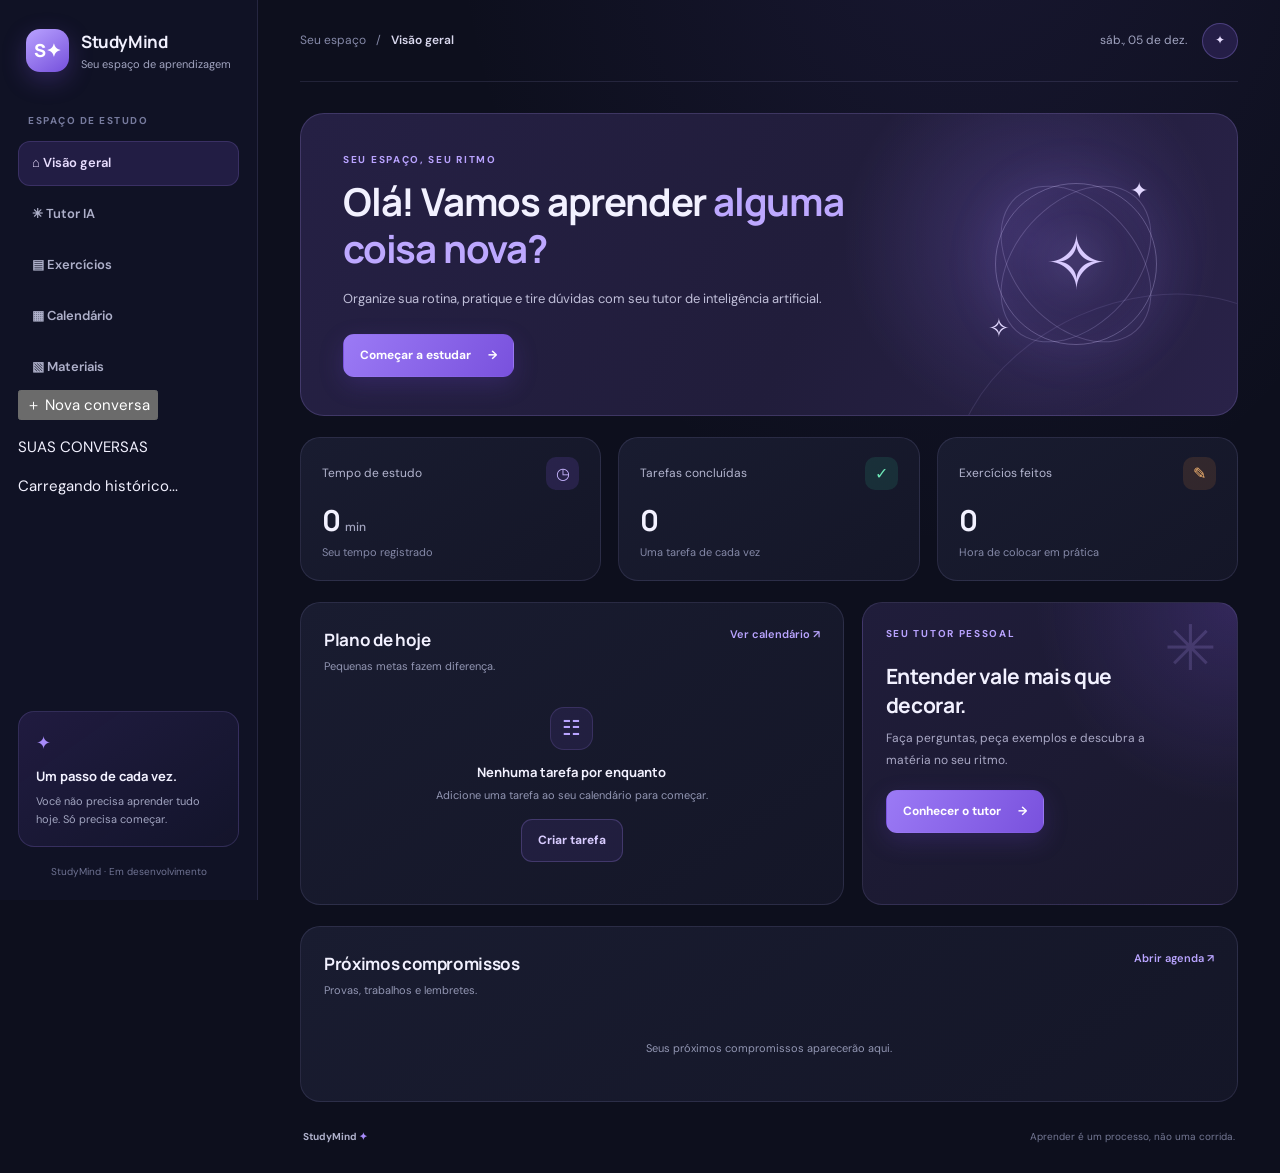
==== commit 6a297657: "Fix navigation links and remove unused sections Updated navigation links to point to HTML files and " ====
--- a/index.html
+++ b/index.html
@@ -9,7 +9,6 @@
     <title>StudyMind | Seu espaço de aprendizagem</title>
     <link rel="stylesheet" href="style.css">
     <script src="app.js" defer></script>
-    <script src="progresso.js" defer></script>
 </head>
 <body>
 <div class="app">
@@ -29,9 +28,8 @@
             <a href="#inicio" class="nav-link">⌂ Visão geral</a>
             <a href="#tutor" class="nav-link">✳ Tutor IA</a>
             <a href="exercicios.html" class="nav-link">▤ Exercícios</a>
-            <a href="#calendario" class="nav-link">▦ Calendário</a>
-            <a href="#materiais" class="nav-link">▧ Materiais</a>
-            <a href="#progresso" class="nav-link">↗ Meu progresso</a>
+            <a href="calendario.html" class="nav-link">▦ Calendário</a>
+            <a href="materiais.html" class="nav-link">▧ Materiais</a>
         </nav>
 
         <div class="chat-history">
@@ -131,14 +129,14 @@
                             <h2>Plano de hoje</h2>
                             <p>Pequenas metas fazem diferença.</p>
                         </div>
-                        <a href="#calendario" class="text-link">Ver calendário ↗</a>
+                        <a href="calendario.html" class="text-link">Ver calendário ↗</a>
                     </div>
 
                     <div class="empty-state">
                         <span>☷</span>
                         <h3>Nenhuma tarefa por enquanto</h3>
                         <p>Adicione uma tarefa ao seu calendário para começar.</p>
-                        <a href="#calendario" class="secondary-button">Criar tarefa</a>
+                        <a href="calendario.html" class="secondary-button">Criar tarefa</a>
                     </div>
                 </section>
 
@@ -159,7 +157,7 @@
                         <h2>Próximos compromissos</h2>
                         <p>Provas, trabalhos e lembretes.</p>
                     </div>
-                    <a href="#calendario" class="text-link">Abrir agenda ↗</a>
+                    <a href="calendario.html" class="text-link">Abrir agenda ↗</a>
                 </div>
                 <div class="empty-state compact">
                     <p>Seus próximos compromissos aparecerão aqui.</p>
@@ -243,75 +241,6 @@
             </div>
         </section>
 
-        <section id="materiais" class="page">
-            <div class="page-heading">
-                <p class="eyebrow">SEU CONTEÚDO, ORGANIZADO</p>
-                <h1>Minha <span>biblioteca</span></h1>
-                <p>Um lugar para guardar suas anotações e materiais.</p>
-            </div>
-            <div class="panel placeholder-panel">
-                <span class="placeholder-icon">▧</span>
-                <h2>Sua biblioteca</h2>
-                <p>Vamos adicionar resumos, anotações, arquivos e integração com o tutor IA.</p>
-                <p class="muted">Funcionalidade em desenvolvimento.</p>
-            </div>
-        </section>
-
-        <section id="progresso" class="page">
-            <div class="page-heading">
-                <p class="eyebrow">CADA PASSO CONTA</p>
-                <h1>Seu <span>progresso</span></h1>
-                <p>Veja como você está evoluindo nos exercícios.</p>
-            </div>
-
-            <div class="stats-grid">
-                <article class="stat-card">
-                    <div class="stat-heading"><span>Questões respondidas</span><span class="stat-icon purple">✎</span></div>
-                    <h2 id="progress-answered">0</h2>
-                    <p>Prática acumulada</p>
-                </article>
-                <article class="stat-card">
-                    <div class="stat-heading"><span>Taxa de acertos</span><span class="stat-icon green">✓</span></div>
-                    <h2 id="progress-accuracy">0%</h2>
-                    <p id="progress-correct-count">0 acertos</p>
-                </article>
-                <article class="stat-card">
-                    <div class="stat-heading"><span>Questões erradas</span><span class="stat-icon orange">↗</span></div>
-                    <h2 id="progress-wrong">0</h2>
-                    <p>Oportunidades para revisar</p>
-                </article>
-            </div>
-
-            <div class="dashboard-grid">
-                <section class="panel">
-                    <div class="panel-heading">
-                        <div><h2>Matérias para revisar</h2><p>Onde os erros mais aparecem.</p></div>
-                    </div>
-                    <div id="progress-subjects" class="progress-list">
-                        <p class="muted">Suas estatísticas aparecerão aqui quando houver respostas registradas.</p>
-                    </div>
-                </section>
-                <section class="panel">
-                    <div class="panel-heading">
-                        <div><h2>Últimos erros</h2><p>Questões que merecem outra olhada.</p></div>
-                    </div>
-                    <div id="progress-mistakes" class="progress-list">
-                        <p class="muted">Nenhuma questão errada registrada ainda.</p>
-                    </div>
-                    <a href="exercicios.html" class="primary-button">Praticar exercícios <span>→</span></a>
-                </section>
-            </div>
-
-            <section class="panel upcoming-panel">
-                <div class="panel-heading">
-                    <div><h2>Provas realizadas</h2><p>Resumo dos seus resultados anteriores.</p></div>
-                </div>
-                <div id="progress-exams" class="progress-list">
-                    <p class="muted">Você ainda não tem provas registradas.</p>
-                </div>
-            </section>
-        </section>
-
         <footer class="footer">
             <span>StudyMind <span class="footer-star">✦</span></span>
             <span>Aprender é um processo, não uma corrida.</span>
--- a/style.css
+++ b/style.css
@@ -233,102 +233,3 @@
 @media (prefers-reduced-motion: reduce) {
     *, *::before, *::after { scroll-behavior: auto !important; animation-duration: .01ms !important; animation-iteration-count: 1 !important; transition-duration: .01ms !important; }
 }
-
-/* StudyMind compacto: mais conteúdo visível sem sacrificar legibilidade */
-:root {
-    --radius: 14px;
-    --sidebar-width: 218px;
-}
-body { font-size: 14px; line-height: 1.45; }
-.sidebar { padding: 18px 13px 14px; }
-.brand { gap: 9px; padding: 0 6px; }
-.brand-icon { width: 36px; height: 36px; border-radius: 11px; font-size: 16px; }
-.brand strong { font-size: 15px; }
-.brand small { font-size: 10px; }
-.menu-label { margin: 25px 9px 8px; font-size: 9px; }
-.navigation { gap: 3px; }
-.nav-link { min-height: 38px; padding: 8px 10px; gap: 9px; border-radius: 9px; font-size: 12px; }
-.motivation-card { padding: 12px; border-radius: 12px; }
-.motivation-card h3 { margin: 5px 0 3px; font-size: 12px; }
-.motivation-card p { font-size: 10px; line-height: 1.5; }
-.sidebar-footer { margin-top: 11px; }
-.main-content { padding: 0 28px 20px; }
-.topbar { min-height: 62px; }
-.page { padding-top: 22px; }
-.welcome { min-height: 218px; padding: 26px 30px; border-radius: 18px; }
-.welcome h1 { font-size: clamp(24px, 2.5vw, 33px); }
-.eyebrow { margin-bottom: 7px; font-size: 9px; }
-.description { margin: 10px 0 15px; font-size: 12px; line-height: 1.6; }
-.primary-button, .secondary-button { min-height: 37px; padding: 8px 12px; gap: 10px; border-radius: 9px; font-size: 11px; }
-.welcome-decoration { width: 150px; height: 150px; }
-.decoration-book { font-size: 60px; }
-.stats-grid { gap: 12px; margin-top: 14px; }
-.stat-card { padding: 14px 16px; border-radius: 13px; }
-.stat-heading { font-size: 11px; }
-.stat-icon { width: 29px; height: 29px; font-size: 14px; }
-.stat-card h2 { margin-top: 8px; font-size: 25px; }
-.stat-card > p { margin-top: 3px; font-size: 10px; }
-.dashboard-grid { gap: 13px; margin-top: 14px; }
-.panel { padding: 17px; border-radius: 14px; }
-.panel-heading h2, .panel h2 { font-size: 15px; }
-.panel-heading p { margin-top: 3px; font-size: 10px; }
-.empty-state { min-height: 150px; padding-top: 14px; }
-.empty-state > span { width: 36px; height: 36px; border-radius: 11px; font-size: 18px; }
-.empty-state h3 { margin-top: 8px; font-size: 12px; }
-.empty-state p { margin-bottom: 10px; font-size: 10px; }
-.tutor-card h2 { margin: 14px 0 7px; font-size: 18px; }
-.tutor-card > p:not(.eyebrow) { margin-bottom: 13px; font-size: 11px; line-height: 1.6; }
-.upcoming-panel { margin-top: 14px; }
-.page-heading { margin: 4px 0 17px; }
-.page-heading h1 { font-size: clamp(24px, 2.5vw, 32px); }
-.page-heading > p:last-child { margin-top: 6px; font-size: 12px; }
-.placeholder-panel { min-height: 220px; }
-.placeholder-icon { width: 42px; height: 42px; margin-bottom: 12px; font-size: 20px; }
-.footer { padding-top: 18px; }
-@media (max-width: 1150px) {
-    :root { --sidebar-width: 200px; }
-    .main-content { padding-right: 20px; padding-left: 20px; }
-    .welcome { padding: 24px; }
-}
-@media (max-width: 850px) {
-    :root { --sidebar-width: 0px; }
-    .main-content { padding: 0 18px 20px; }
-    .topbar { min-height: 58px; }
-    .page { padding-top: 18px; }
-    .welcome { min-height: 205px; }
-}
-@media (max-width: 620px) {
-    .main-content { padding-right: 12px; padding-left: 12px; }
-    .topbar { min-height: 54px; }
-    .page { padding-top: 14px; }
-    .welcome { min-height: 0; padding: 21px 17px; }
-    .welcome h1 { font-size: 25px; }
-    .description { margin: 9px 0 12px; font-size: 11px; }
-    .welcome-decoration { right: -55px; bottom: -75px; transform: scale(.65); }
-    .stats-grid { grid-template-columns: repeat(2, minmax(0, 1fr)); gap: 8px; margin-top: 10px; }
-    .stat-card { display: block; padding: 11px; }
-    .stat-heading { display: flex; align-items: center; gap: 4px; font-size: 10px; }
-    .stat-icon { width: 25px; height: 25px; font-size: 12px; }
-    .stat-card h2 { margin-top: 7px; font-size: 22px; }
-    .stat-card h2 small { font-size: 10px; }
-    .stat-card > p { font-size: 9px; }
-    .dashboard-grid { gap: 9px; margin-top: 10px; }
-    .panel { padding: 13px; border-radius: 12px; }
-    .panel-heading { gap: 8px; }
-    .panel-heading h2, .panel h2 { font-size: 14px; }
-    .text-link { font-size: 10px; }
-    .empty-state { min-height: 120px; }
-    .tutor-card h2 { font-size: 17px; }
-    .page-heading { margin-bottom: 13px; }
-    .page-heading h1 { font-size: 25px; }
-    .page-heading > p:last-child { font-size: 11px; }
-    .placeholder-panel { min-height: 180px; }
-    .footer { padding-top: 14px; font-size: 9px; }
-}
-@media (max-width: 360px) {
-    .welcome h1 { font-size: 23px; }
-    .stats-grid { grid-template-columns: 1fr 1fr; }
-    .stat-card { padding: 9px; }
-    .stat-heading { font-size: 9px; }
-    .stat-card h2 { font-size: 20px; }
-}
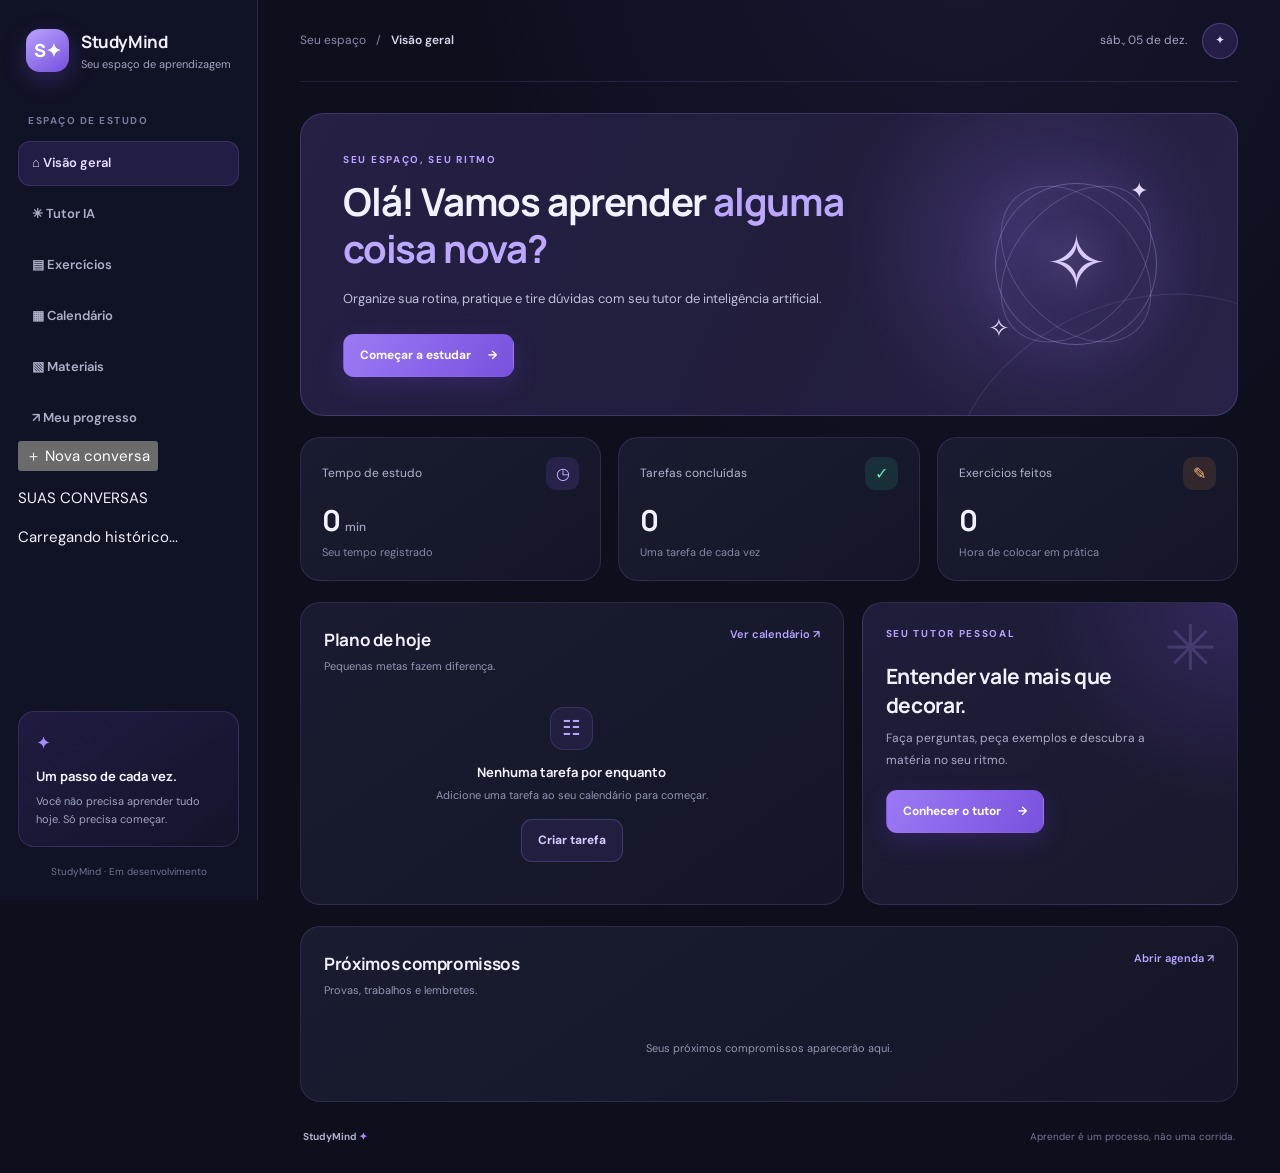
==== commit c578ba55: "Enhance index.html with materials and progress sections Added sections for materials and progress tr" ====
--- a/index.html
+++ b/index.html
@@ -9,6 +9,7 @@
     <title>StudyMind | Seu espaço de aprendizagem</title>
     <link rel="stylesheet" href="style.css">
     <script src="app.js" defer></script>
+    <script src="progresso.js" defer></script>
 </head>
 <body>
 <div class="app">
@@ -29,7 +30,8 @@
             <a href="#tutor" class="nav-link">✳ Tutor IA</a>
             <a href="exercicios.html" class="nav-link">▤ Exercícios</a>
             <a href="calendario.html" class="nav-link">▦ Calendário</a>
-            <a href="materiais.html" class="nav-link">▧ Materiais</a>
+            <a href="#materiais" class="nav-link">▧ Materiais</a>
+            <a href="#progresso" class="nav-link">↗ Meu progresso</a>
         </nav>
 
         <div class="chat-history">
@@ -241,6 +243,75 @@
             </div>
         </section>
 
+        <section id="materiais" class="page">
+            <div class="page-heading">
+                <p class="eyebrow">SEU CONTEÚDO, ORGANIZADO</p>
+                <h1>Minha <span>biblioteca</span></h1>
+                <p>Um lugar para guardar suas anotações e materiais.</p>
+            </div>
+            <div class="panel placeholder-panel">
+                <span class="placeholder-icon">▧</span>
+                <h2>Sua biblioteca</h2>
+                <p>Vamos adicionar resumos, anotações, arquivos e integração com o tutor IA.</p>
+                <p class="muted">Funcionalidade em desenvolvimento.</p>
+            </div>
+        </section>
+
+        <section id="progresso" class="page">
+            <div class="page-heading">
+                <p class="eyebrow">CADA PASSO CONTA</p>
+                <h1>Seu <span>progresso</span></h1>
+                <p>Veja como você está evoluindo nos exercícios.</p>
+            </div>
+
+            <div class="stats-grid">
+                <article class="stat-card">
+                    <div class="stat-heading"><span>Questões respondidas</span><span class="stat-icon purple">✎</span></div>
+                    <h2 id="progress-answered">0</h2>
+                    <p>Prática acumulada</p>
+                </article>
+                <article class="stat-card">
+                    <div class="stat-heading"><span>Taxa de acertos</span><span class="stat-icon green">✓</span></div>
+                    <h2 id="progress-accuracy">0%</h2>
+                    <p id="progress-correct-count">0 acertos</p>
+                </article>
+                <article class="stat-card">
+                    <div class="stat-heading"><span>Questões erradas</span><span class="stat-icon orange">↗</span></div>
+                    <h2 id="progress-wrong">0</h2>
+                    <p>Oportunidades para revisar</p>
+                </article>
+            </div>
+
+            <div class="dashboard-grid">
+                <section class="panel">
+                    <div class="panel-heading">
+                        <div><h2>Matérias para revisar</h2><p>Onde os erros mais aparecem.</p></div>
+                    </div>
+                    <div id="progress-subjects" class="progress-list">
+                        <p class="muted">Suas estatísticas aparecerão aqui quando houver respostas registradas.</p>
+                    </div>
+                </section>
+                <section class="panel">
+                    <div class="panel-heading">
+                        <div><h2>Últimos erros</h2><p>Questões que merecem outra olhada.</p></div>
+                    </div>
+                    <div id="progress-mistakes" class="progress-list">
+                        <p class="muted">Nenhuma questão errada registrada ainda.</p>
+                    </div>
+                    <a href="exercicios.html" class="primary-button">Praticar exercícios <span>→</span></a>
+                </section>
+            </div>
+
+            <section class="panel upcoming-panel">
+                <div class="panel-heading">
+                    <div><h2>Provas realizadas</h2><p>Resumo dos seus resultados anteriores.</p></div>
+                </div>
+                <div id="progress-exams" class="progress-list">
+                    <p class="muted">Você ainda não tem provas registradas.</p>
+                </div>
+            </section>
+        </section>
+
         <footer class="footer">
             <span>StudyMind <span class="footer-star">✦</span></span>
             <span>Aprender é um processo, não uma corrida.</span>
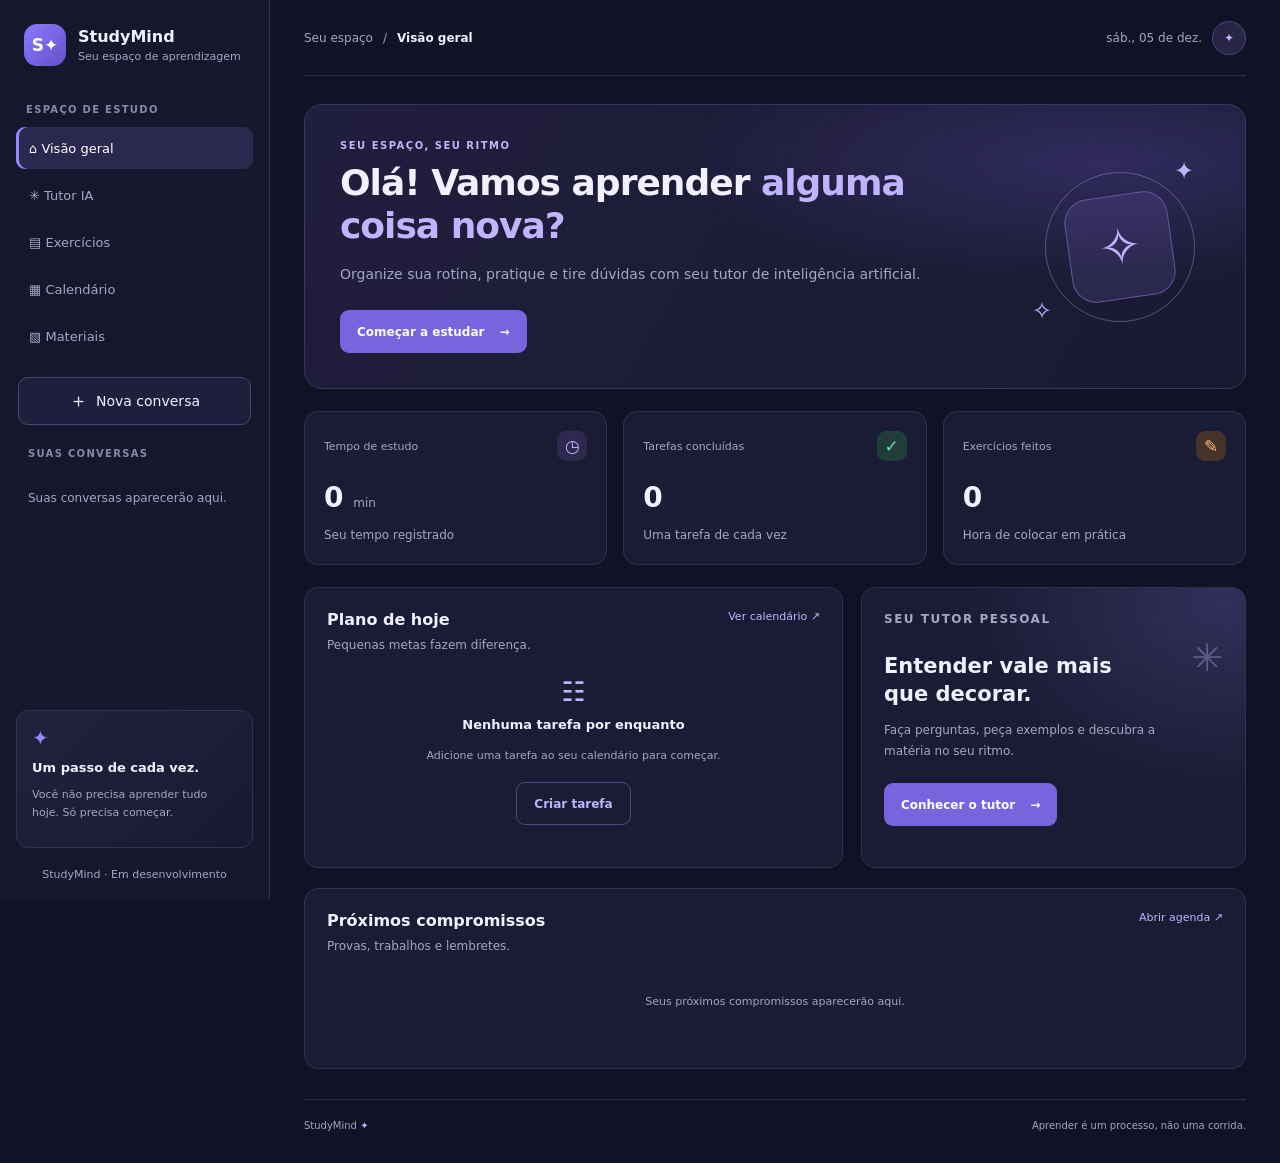
==== commit aedd0d63: "Remove unused sections from index.html Removed progress and materials sections from the HTML." ====
--- a/index.html
+++ b/index.html
@@ -9,7 +9,6 @@
     <title>StudyMind | Seu espaço de aprendizagem</title>
     <link rel="stylesheet" href="style.css">
     <script src="app.js" defer></script>
-    <script src="progresso.js" defer></script>
 </head>
 <body>
 <div class="app">
@@ -30,8 +29,7 @@
             <a href="#tutor" class="nav-link">✳ Tutor IA</a>
             <a href="exercicios.html" class="nav-link">▤ Exercícios</a>
             <a href="calendario.html" class="nav-link">▦ Calendário</a>
-            <a href="#materiais" class="nav-link">▧ Materiais</a>
-            <a href="#progresso" class="nav-link">↗ Meu progresso</a>
+            <a href="materiais.html" class="nav-link">▧ Materiais</a>
         </nav>
 
         <div class="chat-history">
@@ -243,75 +241,6 @@
             </div>
         </section>
 
-        <section id="materiais" class="page">
-            <div class="page-heading">
-                <p class="eyebrow">SEU CONTEÚDO, ORGANIZADO</p>
-                <h1>Minha <span>biblioteca</span></h1>
-                <p>Um lugar para guardar suas anotações e materiais.</p>
-            </div>
-            <div class="panel placeholder-panel">
-                <span class="placeholder-icon">▧</span>
-                <h2>Sua biblioteca</h2>
-                <p>Vamos adicionar resumos, anotações, arquivos e integração com o tutor IA.</p>
-                <p class="muted">Funcionalidade em desenvolvimento.</p>
-            </div>
-        </section>
-
-        <section id="progresso" class="page">
-            <div class="page-heading">
-                <p class="eyebrow">CADA PASSO CONTA</p>
-                <h1>Seu <span>progresso</span></h1>
-                <p>Veja como você está evoluindo nos exercícios.</p>
-            </div>
-
-            <div class="stats-grid">
-                <article class="stat-card">
-                    <div class="stat-heading"><span>Questões respondidas</span><span class="stat-icon purple">✎</span></div>
-                    <h2 id="progress-answered">0</h2>
-                    <p>Prática acumulada</p>
-                </article>
-                <article class="stat-card">
-                    <div class="stat-heading"><span>Taxa de acertos</span><span class="stat-icon green">✓</span></div>
-                    <h2 id="progress-accuracy">0%</h2>
-                    <p id="progress-correct-count">0 acertos</p>
-                </article>
-                <article class="stat-card">
-                    <div class="stat-heading"><span>Questões erradas</span><span class="stat-icon orange">↗</span></div>
-                    <h2 id="progress-wrong">0</h2>
-                    <p>Oportunidades para revisar</p>
-                </article>
-            </div>
-
-            <div class="dashboard-grid">
-                <section class="panel">
-                    <div class="panel-heading">
-                        <div><h2>Matérias para revisar</h2><p>Onde os erros mais aparecem.</p></div>
-                    </div>
-                    <div id="progress-subjects" class="progress-list">
-                        <p class="muted">Suas estatísticas aparecerão aqui quando houver respostas registradas.</p>
-                    </div>
-                </section>
-                <section class="panel">
-                    <div class="panel-heading">
-                        <div><h2>Últimos erros</h2><p>Questões que merecem outra olhada.</p></div>
-                    </div>
-                    <div id="progress-mistakes" class="progress-list">
-                        <p class="muted">Nenhuma questão errada registrada ainda.</p>
-                    </div>
-                    <a href="exercicios.html" class="primary-button">Praticar exercícios <span>→</span></a>
-                </section>
-            </div>
-
-            <section class="panel upcoming-panel">
-                <div class="panel-heading">
-                    <div><h2>Provas realizadas</h2><p>Resumo dos seus resultados anteriores.</p></div>
-                </div>
-                <div id="progress-exams" class="progress-list">
-                    <p class="muted">Você ainda não tem provas registradas.</p>
-                </div>
-            </section>
-        </section>
-
         <footer class="footer">
             <span>StudyMind <span class="footer-star">✦</span></span>
             <span>Aprender é um processo, não uma corrida.</span>
--- a/style.css
+++ b/style.css
@@ -1,235 +1,1091 @@
-/* StudyMind — visual inicial */
-@import url('https://fonts.googleapis.com/css2?family=DM+Sans:wght@400;500;600;700&family=Manrope:wght@400;500;600;700;800&display=swap');
-
 :root {
-    color-scheme: dark;
-    --bg: #0d0f1d;
-    --sidebar: #111326;
-    --surface: #171a2d;
-    --surface-soft: #1d2036;
-    --border: rgba(184, 177, 255, .12);
-    --text: #f2f1ff;
-    --muted: #a1a4c0;
-    --purple: #a78bfa;
-    --purple-bright: #8b5cf6;
-    --green: #6ee7b7;
-    --orange: #fdba74;
-    --radius: 20px;
-    --sidebar-width: 258px;
-}
-
-* { box-sizing: border-box; }
-html { min-height: 100%; scroll-behavior: smooth; }
+    --bg: #101225;
+    --sidebar: #15172d;
+    --panel: #1a1c35;
+    --panel-hover: #222441;
+    --border: #303250;
+    --text: #f1f0ff;
+    --muted: #a5a6c2;
+    --purple: #9985ff;
+    --purple-light: #c0b4ff;
+    --green: #70d7ad;
+    --orange: #ffbd82;
+    --danger: #ff8c9a;
+}
+
+* {
+    box-sizing: border-box;
+}
+
+html {
+    scroll-behavior: smooth;
+}
+
 body {
     margin: 0;
+    background: var(--bg);
+    color: var(--text);
+    font-family: Inter, ui-sans-serif, system-ui, -apple-system, sans-serif;
+    font-size: 14px;
+}
+
+button,
+input,
+textarea {
+    font: inherit;
+}
+
+button,
+a {
+    -webkit-tap-highlight-color: transparent;
+}
+
+a {
+    color: inherit;
+    text-decoration: none;
+}
+
+button:focus-visible,
+a:focus-visible,
+textarea:focus-visible {
+    outline: 2px solid var(--purple);
+    outline-offset: 3px;
+}
+
+.app {
     min-height: 100vh;
-    background: radial-gradient(ellipse at 75% -15%, rgba(103, 80, 190, .13), transparent 38%), var(--bg);
-    color: var(--text);
-    font-family: 'DM Sans', sans-serif;
-    font-size: 15px;
-    line-height: 1.6;
-}
-a { color: inherit; text-decoration: none; }
-button { font: inherit; }
-button, a { -webkit-tap-highlight-color: transparent; }
-:focus-visible { outline: 2px solid var(--purple); outline-offset: 4px; }
-
-.app { min-height: 100vh; }
+}
+
+/* BARRA LATERAL */
+
 .sidebar {
     position: fixed;
     inset: 0 auto 0 0;
-    z-index: 20;
+    z-index: 30;
     display: flex;
     flex-direction: column;
-    width: var(--sidebar-width);
-    padding: 28px 18px 20px;
-    background: rgba(17, 19, 38, .96);
+    width: 270px;
+    padding: 24px 16px 16px;
+    overflow-y: auto;
+    background: var(--sidebar);
     border-right: 1px solid var(--border);
-    backdrop-filter: blur(18px);
-}
-.brand { display: flex; align-items: center; gap: 12px; padding: 0 8px; }
+}
+
+.brand {
+    display: flex;
+    align-items: center;
+    gap: 12px;
+    padding: 0 8px 26px;
+}
+
 .brand-icon {
     display: grid;
-    width: 43px;
-    height: 43px;
     place-items: center;
-    border-radius: 14px;
+    width: 42px;
+    height: 42px;
+    flex-shrink: 0;
+    border-radius: 13px;
     color: white;
-    background: linear-gradient(145deg, #b9a2ff, #7550dc);
-    box-shadow: 0 8px 24px rgba(139, 92, 246, .25);
-    font-family: 'Manrope', sans-serif;
-    font-size: 18px;
     font-weight: 800;
-}
-.brand strong { display: block; font-family: 'Manrope', sans-serif; font-size: 17px; letter-spacing: -.4px; }
-.brand small { display: block; margin-top: 1px; color: var(--muted); font-size: 11px; }
-.menu-label { margin: 39px 10px 12px; color: #777b9e; font-size: 10px; font-weight: 700; letter-spacing: 1.5px; }
-.navigation { display: grid; gap: 6px; }
+    font-size: 17px;
+    background: linear-gradient(135deg, #8b78ff, #6651c8);
+}
+
+.brand strong,
+.brand small {
+    display: block;
+}
+
+.brand strong {
+    font-size: 16px;
+}
+
+.brand small {
+    margin-top: 4px;
+    color: var(--muted);
+    font-size: 11px;
+}
+
+.menu-label,
+.chat-history-title {
+    margin: 12px 10px;
+    color: #8789aa;
+    font-size: 10px;
+    font-weight: 700;
+    letter-spacing: 1.3px;
+}
+
+.navigation {
+    display: flex;
+    flex-direction: column;
+    gap: 5px;
+}
+
 .nav-link {
     display: flex;
     align-items: center;
-    min-height: 45px;
-    padding: 10px 13px;
-    gap: 11px;
-    border: 1px solid transparent;
+    min-height: 42px;
+    padding: 11px 13px;
+    border-radius: 9px;
+    color: var(--muted);
+    font-size: 13px;
+    transition: background 0.2s, color 0.2s;
+}
+
+.nav-link:hover {
+    color: var(--text);
+    background: rgba(153, 133, 255, 0.08);
+}
+
+.nav-link.active {
+    color: white;
+    background: rgba(153, 133, 255, 0.16);
+    box-shadow: inset 3px 0 var(--purple);
+}
+
+/* HISTÓRICO */
+
+.chat-history {
+    margin-top: 20px;
+    padding: 0 2px;
+}
+
+.new-chat-button {
+    display: flex;
+    align-items: center;
+    justify-content: center;
+    gap: 8px;
+    width: 100%;
+    min-height: 42px;
+    padding: 10px;
+    border: 1px solid #4a456e;
+    border-radius: 10px;
+    color: var(--text);
+    background: rgba(153, 133, 255, 0.08);
+    cursor: pointer;
+    transition: background 0.2s, border-color 0.2s;
+}
+
+.new-chat-button span {
+    font-size: 19px;
+}
+
+.new-chat-button:hover {
+    background: rgba(153, 133, 255, 0.2);
+    border-color: var(--purple);
+}
+
+.chat-history-title {
+    margin-top: 23px;
+    margin-bottom: 10px;
+}
+
+.chat-history-list {
+    display: flex;
+    flex-direction: column;
+    gap: 5px;
+    max-height: 32vh;
+    overflow-y: auto;
+}
+
+.history-item {
+    display: flex;
+    align-items: center;
+    gap: 3px;
+    min-width: 0;
+}
+
+.history-open {
+    flex: 1;
+    min-width: 0;
+    padding: 10px;
+    overflow: hidden;
+    border: 0;
+    border-radius: 8px;
+    color: var(--muted);
+    background: transparent;
+    text-align: left;
+    text-overflow: ellipsis;
+    white-space: nowrap;
+    cursor: pointer;
+}
+
+.history-open:hover,
+.history-open.active {
+    color: var(--text);
+    background: rgba(153, 133, 255, 0.15);
+}
+
+.history-delete {
+    flex-shrink: 0;
+    padding: 6px 9px;
+    border: 0;
+    border-radius: 6px;
+    color: var(--muted);
+    background: transparent;
+    cursor: pointer;
+}
+
+.history-delete:hover {
+    color: var(--danger);
+    background: rgba(255, 140, 154, 0.1);
+}
+
+.history-empty {
+    padding: 8px 10px;
+    color: var(--muted);
+    font-size: 12px;
+    line-height: 1.6;
+}
+
+.sidebar-bottom {
+    margin-top: auto;
+    padding-top: 24px;
+}
+
+.motivation-card {
+    padding: 15px;
+    border: 1px solid var(--border);
     border-radius: 12px;
-    color: #aeb0ca;
+    background: linear-gradient(135deg, #20213d, #191a31);
+}
+
+.motivation-icon {
+    color: var(--purple);
+    font-size: 20px;
+}
+
+.motivation-card h3 {
+    margin: 10px 0 6px;
     font-size: 13px;
+}
+
+.motivation-card p,
+.sidebar-footer {
+    color: var(--muted);
+    font-size: 11px;
+    line-height: 1.6;
+}
+
+.sidebar-footer {
+    margin: 18px 5px 0;
+    text-align: center;
+}
+
+/* ÁREA PRINCIPAL */
+
+.main-content {
+    min-height: 100vh;
+    margin-left: 270px;
+    padding: 0 34px 24px;
+}
+
+.topbar {
+    display: flex;
+    align-items: center;
+    justify-content: space-between;
+    min-height: 76px;
+    gap: 15px;
+    border-bottom: 1px solid var(--border);
+}
+
+.breadcrumb,
+.profile {
+    display: flex;
+    align-items: center;
+    gap: 10px;
+}
+
+.breadcrumb {
+    color: var(--muted);
+    font-size: 12px;
+}
+
+.breadcrumb strong {
+    color: var(--text);
     font-weight: 600;
-    transition: color .2s ease, background .2s ease, border-color .2s ease, transform .2s ease;
-}
-.nav-link:hover { color: var(--text); background: rgba(255,255,255,.045); transform: translateX(2px); }
-.nav-link.active, .nav-link:focus-visible { color: #e8ddff; background: rgba(139, 92, 246, .15); border-color: rgba(167, 139, 250, .18); }
-.sidebar-bottom { margin-top: auto; }
-.motivation-card { padding: 17px; border: 1px solid rgba(167, 139, 250, .18); border-radius: 16px; background: linear-gradient(145deg, rgba(139, 92, 246, .13), rgba(80, 68, 143, .06)); }
-.motivation-icon { color: var(--purple); font-size: 18px; }
-.motivation-card h3 { margin: 8px 0 5px; font-family: 'Manrope', sans-serif; font-size: 13px; }
-.motivation-card p { margin: 0; color: var(--muted); font-size: 11px; line-height: 1.7; }
-.sidebar-footer { margin: 17px 5px 0; color: #6f7393; font-size: 10px; text-align: center; }
-
-.main-content { width: min(100% - var(--sidebar-width), 1500px); margin-left: var(--sidebar-width); padding: 0 42px 28px; }
-.topbar { display: flex; align-items: center; justify-content: space-between; min-height: 82px; gap: 18px; border-bottom: 1px solid var(--border); }
-.breadcrumb { display: flex; align-items: center; gap: 10px; color: #8589a8; font-size: 12px; }
-.breadcrumb strong { color: #d9d8ee; font-weight: 600; }
-.profile { display: flex; align-items: center; gap: 15px; color: var(--muted); font-size: 12px; }
-.avatar { display: grid; width: 36px; height: 36px; place-items: center; border: 1px solid rgba(167,139,250,.3); border-radius: 50%; color: #e6dcff; background: rgba(139,92,246,.16); }
-.menu-toggle { display: none; }
-
-/* Navegação por âncoras: mantém uma página visível mesmo antes do JavaScript. */
-.page { display: none; padding-top: 31px; animation: appear .25s ease both; }
-#inicio { display: block; }
-body:has(.page:target) #inicio:not(:target) { display: none; }
-.page:target { display: block; }
-@keyframes appear { from { opacity: .55; transform: translateY(5px); } to { opacity: 1; transform: translateY(0); } }
+}
+
+.profile {
+    color: var(--muted);
+    font-size: 12px;
+}
+
+.avatar {
+    display: grid;
+    place-items: center;
+    width: 34px;
+    height: 34px;
+    border: 1px solid #4e457e;
+    border-radius: 50%;
+    color: var(--purple-light);
+    background: #282444;
+}
+
+.menu-toggle {
+    display: none;
+    border: 0;
+    color: var(--text);
+    background: transparent;
+    font-size: 22px;
+    cursor: pointer;
+}
+
+/* PÁGINAS E TÍTULOS */
+
+.page {
+    display: none;
+    max-width: 1200px;
+    margin: 0 auto;
+    padding-top: 28px;
+    animation: appear 0.25s ease;
+}
+
+.page[aria-hidden="false"] {
+    display: block;
+}
+
+@keyframes appear {
+    from { opacity: 0; transform: translateY(4px); }
+    to { opacity: 1; transform: translateY(0); }
+}
+
+.eyebrow {
+    margin: 0 0 10px;
+    color: var(--purple-light);
+    font-size: 10px;
+    font-weight: 800;
+    letter-spacing: 1.5px;
+}
+
+.page-heading {
+    margin-bottom: 25px;
+}
+
+.page-heading h1,
+.welcome h1 {
+    margin: 0;
+    font-size: clamp(27px, 3vw, 36px);
+    line-height: 1.2;
+    letter-spacing: -1px;
+}
+
+.page-heading h1 span,
+.welcome h1 span {
+    color: var(--purple-light);
+}
+
+.page-heading > p:last-child,
+.description {
+    max-width: 650px;
+    color: var(--muted);
+    line-height: 1.7;
+}
+
+/* BOAS-VINDAS */
 
 .welcome {
     position: relative;
     display: flex;
     align-items: center;
     justify-content: space-between;
-    min-height: 290px;
+    min-height: 260px;
+    padding: 35px;
     overflow: hidden;
-    padding: 38px 42px;
-    border: 1px solid rgba(178, 158, 255, .19);
+    border: 1px solid #39365d;
+    border-radius: 18px;
+    background:
+        radial-gradient(ellipse at 85% 20%, rgba(131, 106, 255, 0.2), transparent 38%),
+        linear-gradient(120deg, #201e3d, #191a31);
+}
+
+.welcome-content {
+    position: relative;
+    z-index: 2;
+    max-width: 650px;
+}
+
+.welcome h1 {
+    max-width: 650px;
+}
+
+.description {
+    margin: 16px 0 23px;
+}
+
+.primary-button,
+.secondary-button {
+    display: inline-flex;
+    align-items: center;
+    justify-content: center;
+    gap: 15px;
+    min-height: 43px;
+    padding: 12px 17px;
+    border-radius: 9px;
+    font-size: 12px;
+    font-weight: 700;
+    transition: transform 0.2s, background 0.2s;
+}
+
+.primary-button {
+    color: white;
+    background: #7864dc;
+}
+
+.primary-button:hover {
+    background: #8d7af0;
+    transform: translateY(-1px);
+}
+
+.secondary-button {
+    color: var(--purple-light);
+    border: 1px solid #51487b;
+    background: transparent;
+}
+
+.welcome-decoration {
+    position: relative;
+    width: 180px;
+    height: 180px;
+    flex-shrink: 0;
+}
+
+.decoration-orbit {
+    position: absolute;
+    inset: 15px;
+    border: 1px solid rgba(192, 180, 255, 0.35);
+    border-radius: 50%;
+}
+
+.decoration-book {
+    position: absolute;
+    inset: 38px;
+    display: grid;
+    place-items: center;
+    border: 1px solid #62569e;
     border-radius: 24px;
-    background: radial-gradient(circle at 78% 42%, rgba(153, 119, 255, .22), transparent 25%), linear-gradient(115deg, #252044, #211d3b 55%, #292248);
-}
-.welcome::after { position: absolute; right: -90px; bottom: -170px; width: 380px; height: 280px; border: 1px solid rgba(198,183,255,.12); border-radius: 50%; content: ''; transform: rotate(-24deg); }
-.welcome-content { position: relative; z-index: 2; max-width: 590px; }
-.eyebrow { margin: 0 0 10px; color: #b9a3ff; font-size: 10px; font-weight: 700; letter-spacing: 1.7px; }
-h1, h2, h3, p { overflow-wrap: anywhere; }
-h1, h2, h3 { font-family: 'Manrope', sans-serif; }
-.welcome h1 { max-width: 570px; margin: 0; font-size: clamp(27px, 3vw, 39px); line-height: 1.23; letter-spacing: -1.2px; }
-h1 span, .welcome h1 span { color: #bda8ff; }
-.description { max-width: 510px; margin: 15px 0 23px; color: #c0bfd9; font-size: 13px; line-height: 1.8; }
-.primary-button, .secondary-button { display: inline-flex; align-items: center; justify-content: center; gap: 17px; min-height: 43px; padding: 10px 16px; border: 1px solid transparent; border-radius: 11px; font-size: 12px; font-weight: 700; transition: transform .2s ease, box-shadow .2s ease, background .2s ease; }
-.primary-button { color: white; background: linear-gradient(120deg, #9b7af5, #7951dd); box-shadow: 0 8px 24px rgba(108, 70, 210, .22); }
-.primary-button:hover { transform: translateY(-2px); box-shadow: 0 11px 28px rgba(108, 70, 210, .32); }
-.secondary-button { color: #d8ccff; background: rgba(139,92,246,.1); border-color: rgba(167,139,250,.24); }
-.secondary-button:hover { background: rgba(139,92,246,.2); }
-.welcome-decoration { position: absolute; top: 50%; right: 7%; width: 190px; height: 190px; transform: translateY(-50%); }
-.decoration-orbit { position: absolute; inset: 14px; border: 1px solid rgba(208,194,255,.32); border-radius: 50%; box-shadow: 0 0 55px rgba(165,133,255,.12), inset 0 0 35px rgba(165,133,255,.08); }
-.decoration-orbit::before, .decoration-orbit::after { position: absolute; inset: 19px -10px; border: 1px solid rgba(208,194,255,.22); border-radius: 50%; content: ''; transform: rotate(48deg); }
-.decoration-orbit::after { transform: rotate(-48deg); }
-.decoration-book { position: absolute; inset: 0; display: grid; place-items: center; color: #d9caff; font-size: 75px; text-shadow: 0 0 35px rgba(196,174,255,.45); }
-.decoration-star { position: absolute; color: #e2d8ff; }
-.star-one { top: 4px; right: 23px; font-size: 22px; }
-.star-two { bottom: 10px; left: 7px; font-size: 26px; }
-
-.stats-grid { display: grid; grid-template-columns: repeat(3, minmax(0, 1fr)); gap: 17px; margin-top: 21px; }
-.stat-card, .panel { border: 1px solid var(--border); border-radius: var(--radius); background: linear-gradient(145deg, rgba(26,29,49,.96), rgba(21,23,40,.96)); }
-.stat-card { min-width: 0; padding: 19px 21px; }
-.stat-heading { display: flex; align-items: center; justify-content: space-between; gap: 8px; color: #b3b5cf; font-size: 12px; }
-.stat-icon { display: grid; width: 33px; height: 33px; place-items: center; border-radius: 10px; font-size: 16px; }
-.stat-icon.purple { color: #c6b4ff; background: rgba(139,92,246,.15); }
-.stat-icon.green { color: var(--green); background: rgba(52,211,153,.12); }
-.stat-icon.orange { color: var(--orange); background: rgba(251,146,60,.12); }
-.stat-card h2 { margin: 13px 0 0; font-size: 29px; line-height: 1.2; letter-spacing: -.8px; }
-.stat-card h2 small { color: #a4a6c1; font-family: 'DM Sans', sans-serif; font-size: 12px; font-weight: 500; letter-spacing: 0; }
-.stat-card > p { margin: 6px 0 0; color: #8589a8; font-size: 11px; }
-.dashboard-grid { display: grid; grid-template-columns: minmax(0, 1.3fr) minmax(260px, .9fr); gap: 18px; margin-top: 21px; }
-.panel { min-width: 0; padding: 23px; }
-.panel-heading { display: flex; align-items: flex-start; justify-content: space-between; gap: 15px; }
-.panel-heading h2, .panel h2 { margin: 0; font-size: 17px; letter-spacing: -.35px; }
-.panel-heading p { margin: 5px 0 0; color: #9296b3; font-size: 11px; }
-.text-link { flex-shrink: 0; color: #b9a4ff; font-size: 11px; font-weight: 600; }
-.text-link:hover { color: #ded4ff; }
-.empty-state { display: flex; flex-direction: column; align-items: center; justify-content: center; min-height: 205px; padding: 20px 8px 8px; text-align: center; }
-.empty-state > span { display: grid; width: 43px; height: 43px; place-items: center; border: 1px solid rgba(167,139,250,.17); border-radius: 14px; color: #b9a4ff; background: rgba(139,92,246,.1); font-size: 21px; }
-.empty-state h3 { margin: 12px 0 4px; font-size: 13px; }
-.empty-state p { max-width: 300px; margin: 0 0 14px; color: #9296b3; font-size: 11px; }
-.tutor-card { position: relative; overflow: hidden; background: radial-gradient(circle at 100% 0%, rgba(139,92,246,.2), transparent 42%), linear-gradient(145deg, #201d3b, #19182c); }
-.tutor-card .eyebrow { max-width: 75%; }
-.tutor-decoration { position: absolute; top: 15px; right: 20px; color: rgba(190,169,255,.18); font-size: 63px; line-height: 1; }
-.tutor-card h2 { position: relative; max-width: 270px; margin: 20px 0 9px; font-size: 21px; line-height: 1.35; }
-.tutor-card > p:not(.eyebrow) { max-width: 300px; margin: 0 0 19px; color: #aaa9c6; font-size: 12px; line-height: 1.8; }
-.upcoming-panel { margin-top: 21px; }
-.empty-state.compact { min-height: 78px; padding-bottom: 0; }
-.empty-state.compact p { margin: 0; }
-
-.page-heading { margin: 8px 0 25px; }
-.page-heading h1 { margin: 0; font-size: clamp(28px, 3vw, 38px); letter-spacing: -1px; }
-.page-heading > p:last-child { margin: 9px 0 0; color: var(--muted); font-size: 13px; }
-.placeholder-panel { min-height: 280px; display: flex; flex-direction: column; align-items: flex-start; justify-content: center; }
-.placeholder-icon { display: grid; width: 50px; height: 50px; margin-bottom: 18px; place-items: center; border: 1px solid rgba(167,139,250,.22); border-radius: 15px; color: #c7b5ff; background: rgba(139,92,246,.13); font-size: 24px; }
-.placeholder-panel h2 { margin-bottom: 8px; }
-.placeholder-panel p { max-width: 650px; margin: 5px 0; color: #a6a9c4; font-size: 13px; }
-.placeholder-panel .muted { color: #747998; font-size: 11px; }
-.footer { display: flex; justify-content: space-between; gap: 14px; padding: 27px 3px 0; color: #747894; font-size: 10px; }
-.footer > span:first-child { color: #aeb0ca; font-weight: 700; }
-.footer-star { color: var(--purple); }
-
-@media (min-width: 1600px) {
-    .main-content { margin-right: auto; }
-}
-@media (max-width: 1150px) {
-    :root { --sidebar-width: 225px; }
-    .main-content { padding-right: 26px; padding-left: 26px; }
-    .welcome { padding: 32px; }
-    .welcome-decoration { right: 3%; transform: translateY(-50%) scale(.8); }
-    .welcome-content { max-width: 68%; }
-    .dashboard-grid { grid-template-columns: minmax(0, 1fr) minmax(240px, .85fr); }
-}
-@media (max-width: 850px) {
-    :root { --sidebar-width: 0px; }
-    .sidebar { width: 270px; max-width: calc(100vw - 45px); transform: translateX(-105%); transition: transform .25s ease; box-shadow: 20px 0 50px rgba(0,0,0,.25); }
-    body.menu-open .sidebar { transform: translateX(0); }
-    body.menu-open::after { position: fixed; z-index: 10; inset: 0; background: rgba(4,5,15,.58); content: ''; }
-    .main-content { width: 100%; margin-left: 0; padding: 0 24px 25px; }
-    .topbar { justify-content: flex-start; min-height: 72px; }
-    .menu-toggle { display: grid; width: 38px; height: 38px; flex-shrink: 0; place-items: center; border: 1px solid var(--border); border-radius: 11px; color: var(--text); background: var(--surface); cursor: pointer; }
-    .breadcrumb { flex: 1; }
-    .profile { gap: 9px; }
-    .welcome-decoration { right: -12px; opacity: .55; transform: translateY(-50%) scale(.72); }
-    .welcome-content { max-width: 78%; }
-}
-@media (max-width: 620px) {
-    .main-content { padding-right: 15px; padding-left: 15px; }
-    .topbar { gap: 11px; min-height: 65px; }
-    .breadcrumb { gap: 6px; font-size: 10px; }
-    .profile { font-size: 0; }
-    .avatar { width: 33px; height: 33px; font-size: 15px; }
-    .page { padding-top: 22px; }
-    .welcome { min-height: 300px; padding: 27px 22px; border-radius: 19px; }
-    .welcome-content { max-width: 100%; }
-    .welcome h1 { max-width: 390px; font-size: 29px; }
-    .description { max-width: 370px; font-size: 12px; }
-    .welcome-decoration { top: auto; right: -50px; bottom: -65px; opacity: .2; transform: scale(.75); }
-    .stats-grid { grid-template-columns: 1fr; gap: 10px; margin-top: 14px; }
-    .stat-card { display: grid; grid-template-columns: 1fr auto; align-items: center; padding: 14px 16px; }
-    .stat-heading { display: contents; }
-    .stat-heading > span:first-child { align-self: end; }
-    .stat-icon { grid-column: 2; grid-row: 1 / span 2; }
-    .stat-card h2 { grid-column: 1; grid-row: 2; margin-top: 2px; font-size: 24px; }
-    .stat-card > p { grid-column: 1; grid-row: 3; margin-top: 3px; }
-    .dashboard-grid { grid-template-columns: 1fr; gap: 13px; margin-top: 14px; }
-    .panel { padding: 18px; border-radius: 17px; }
-    .upcoming-panel { margin-top: 14px; }
-    .panel-heading h2, .panel h2 { font-size: 16px; }
-    .text-link { font-size: 10px; }
-    .footer { flex-direction: column; gap: 3px; padding-top: 22px; }
-    .page-heading h1 { font-size: 29px; }
-}
-@media (prefers-reduced-motion: reduce) {
-    *, *::before, *::after { scroll-behavior: auto !important; animation-duration: .01ms !important; animation-iteration-count: 1 !important; transition-duration: .01ms !important; }
-}
+    color: var(--purple-light);
+    background: rgba(153, 133, 255, 0.12);
+    font-size: 52px;
+    transform: rotate(-8deg);
+}
+
+.decoration-star {
+    position: absolute;
+    color: var(--purple-light);
+    font-size: 24px;
+}
+
+.star-one { top: 0; right: 16px; }
+.star-two { bottom: 12px; left: 2px; }
+
+/* CARTÕES */
+
+.stats-grid {
+    display: grid;
+    grid-template-columns: repeat(3, minmax(0, 1fr));
+    gap: 16px;
+    margin: 22px 0;
+}
+
+.stat-card,
+.panel {
+    border: 1px solid var(--border);
+    border-radius: 14px;
+    background: var(--panel);
+}
+
+.stat-card {
+    padding: 19px;
+}
+
+.stat-heading,
+.panel-heading {
+    display: flex;
+    align-items: center;
+    justify-content: space-between;
+    gap: 12px;
+}
+
+.stat-heading {
+    color: var(--muted);
+    font-size: 11px;
+}
+
+.stat-icon {
+    display: grid;
+    place-items: center;
+    width: 30px;
+    height: 30px;
+    border-radius: 9px;
+    font-size: 17px;
+}
+
+.purple { color: var(--purple-light); background: #30294f; }
+.green { color: var(--green); background: #203d3a; }
+.orange { color: var(--orange); background: #453329; }
+
+.stat-card h2 {
+    margin: 20px 0 4px;
+    font-size: 28px;
+}
+
+.stat-card h2 small {
+    color: var(--muted);
+    font-size: 12px;
+    font-weight: 500;
+}
+
+.stat-card > p,
+.panel-heading p,
+.panel > p {
+    color: var(--muted);
+    font-size: 12px;
+    line-height: 1.6;
+}
+
+.stat-card > p {
+    margin-bottom: 0;
+}
+
+.dashboard-grid {
+    display: grid;
+    grid-template-columns: minmax(0, 1.4fr) minmax(0, 1fr);
+    gap: 18px;
+}
+
+.panel {
+    padding: 22px;
+    margin-bottom: 18px;
+}
+
+.panel-heading {
+    align-items: flex-start;
+}
+
+.panel-heading h2,
+.panel h2 {
+    margin: 0 0 7px;
+    font-size: 16px;
+}
+
+.panel-heading p {
+    margin: 0;
+}
+
+.text-link {
+    flex-shrink: 0;
+    color: var(--purple-light);
+    font-size: 11px;
+}
+
+.empty-state {
+    display: flex;
+    flex-direction: column;
+    align-items: center;
+    justify-content: center;
+    min-height: 180px;
+    padding: 20px 5px;
+    text-align: center;
+}
+
+.empty-state > span {
+    color: var(--purple-light);
+    font-size: 27px;
+}
+
+.empty-state h3 {
+    margin: 10px 0 4px;
+    font-size: 13px;
+}
+
+.empty-state p {
+    max-width: 300px;
+    color: var(--muted);
+    font-size: 11px;
+    line-height: 1.6;
+}
+
+.empty-state .secondary-button {
+    margin-top: 7px;
+}
+
+.empty-state.compact {
+    min-height: 90px;
+}
+
+.tutor-card {
+    position: relative;
+    overflow: hidden;
+    background:
+        radial-gradient(ellipse at 95% 5%, rgba(153, 133, 255, 0.18), transparent 50%),
+        var(--panel);
+}
+
+.tutor-card h2 {
+    max-width: 240px;
+    margin-top: 22px;
+    font-size: 21px;
+    line-height: 1.35;
+}
+
+.tutor-card > p:not(.eyebrow) {
+    max-width: 280px;
+    color: var(--muted);
+    font-size: 12px;
+    line-height: 1.7;
+}
+
+.tutor-card .primary-button {
+    margin-top: 10px;
+}
+
+.tutor-decoration {
+    position: absolute;
+    top: 48px;
+    right: 22px;
+    color: rgba(192, 180, 255, 0.35);
+    font-size: 38px;
+}
+
+.upcoming-panel {
+    margin-top: 2px;
+}
+
+/* TUTOR IA */
+
+.tutor-panel {
+    max-width: 950px;
+    padding: 0;
+    overflow: hidden;
+}
+
+.chat-heading {
+    display: flex;
+    align-items: center;
+    gap: 12px;
+    padding: 19px 22px;
+    border-bottom: 1px solid var(--border);
+}
+
+.chat-symbol {
+    display: grid;
+    place-items: center;
+    width: 40px;
+    height: 40px;
+    border-radius: 12px;
+    color: var(--purple-light);
+    background: #30294f;
+    font-size: 22px;
+}
+
+.chat-heading h2 {
+    margin: 0 0 4px;
+    font-size: 14px;
+}
+
+.chat-heading p {
+    margin: 0;
+    color: var(--muted);
+    font-size: 11px;
+}
+
+.online-indicator {
+    margin-left: auto;
+    color: var(--green);
+    font-size: 10px;
+    white-space: nowrap;
+}
+
+.chat-messages {
+    display: flex;
+    flex-direction: column;
+    gap: 17px;
+    min-height: 280px;
+    max-height: 52vh;
+    padding: 24px;
+    overflow-y: auto;
+}
+
+.chat-message {
+    display: flex;
+    align-items: flex-start;
+    gap: 10px;
+    max-width: 90%;
+}
+
+.user-message {
+    align-self: flex-end;
+    flex-direction: row-reverse;
+}
+
+.message-avatar {
+    display: grid;
+    place-items: center;
+    flex-shrink: 0;
+    min-width: 34px;
+    height: 34px;
+    padding: 0 5px;
+    border-radius: 50%;
+    color: var(--purple-light);
+    background: #30294f;
+    font-size: 10px;
+    font-weight: 700;
+}
+
+.user-message .message-avatar {
+    color: #d8d2ff;
+    background: #37315b;
+}
+
+.message-bubble {
+    min-width: 0;
+    padding: 12px 15px;
+    border: 1px solid var(--border);
+    border-radius: 4px 13px 13px 13px;
+    background: #20223d;
+}
+
+.user-message .message-bubble {
+    border-color: #51487b;
+    border-radius: 13px 4px 13px 13px;
+    background: #2b274a;
+}
+
+.message-bubble strong {
+    display: block;
+    margin-bottom: 6px;
+    color: var(--purple-light);
+    font-size: 11px;
+}
+
+.message-bubble p {
+    margin: 0;
+    color: var(--text);
+    font-size: 13px;
+    line-height: 1.7;
+    white-space: pre-wrap;
+    overflow-wrap: anywhere;
+}
+
+.chat-typing {
+    color: var(--muted) !important;
+    font-style: italic;
+}
+
+.tutor-status {
+    min-height: 18px;
+    margin: 0;
+    padding: 0 24px 10px;
+    color: var(--muted);
+    font-size: 11px;
+}
+
+.tutor-status.error {
+    color: var(--danger);
+}
+
+.tutor-form {
+    display: flex;
+    align-items: flex-end;
+    gap: 10px;
+    margin: 0 20px;
+    padding: 10px;
+    border: 1px solid #3d3b60;
+    border-radius: 12px;
+    background: #14162a;
+}
+
+.tutor-form textarea {
+    flex: 1;
+    width: 100%;
+    min-height: 48px;
+    max-height: 160px;
+    padding: 10px;
+    resize: vertical;
+    border: 0;
+    outline: none;
+    color: var(--text);
+    background: transparent;
+    line-height: 1.5;
+}
+
+.tutor-form textarea::placeholder {
+    color: #777997;
+}
+
+.tutor-form textarea:focus-visible {
+    outline: none;
+}
+
+.send-button {
+    display: flex;
+    align-items: center;
+    gap: 8px;
+    min-height: 40px;
+    padding: 0 15px;
+    border: 0;
+    border-radius: 8px;
+    color: white;
+    background: #7864dc;
+    font-weight: 700;
+    cursor: pointer;
+}
+
+.send-button:hover {
+    background: #8d7af0;
+}
+
+.send-button:disabled {
+    cursor: not-allowed;
+    opacity: 0.55;
+}
+
+.chat-tip {
+    margin: 10px 22px 17px;
+    color: var(--muted);
+    font-size: 10px;
+}
+
+/* PÁGINAS EM DESENVOLVIMENTO */
+
+.placeholder-panel {
+    min-height: 270px;
+    padding: 36px;
+}
+
+.placeholder-panel .placeholder-icon {
+    display: inline-grid;
+    place-items: center;
+    width: 48px;
+    height: 48px;
+    margin-bottom: 18px;
+    border-radius: 14px;
+    color: var(--purple-light);
+    background: #30294f;
+    font-size: 24px;
+}
+
+.placeholder-panel > p {
+    max-width: 600px;
+}
+
+.placeholder-panel .muted {
+    margin-top: 22px;
+    font-size: 11px;
+}
+
+/* RODAPÉ */
+
+.footer {
+    display: flex;
+    justify-content: space-between;
+    gap: 15px;
+    margin-top: 30px;
+    padding: 20px 0 8px;
+    border-top: 1px solid var(--border);
+    color: var(--muted);
+    font-size: 10px;
+}
+
+.footer-star {
+    color: var(--purple-light);
+}
+
+/* CELULAR */
+
+.mobile-overlay {
+    display: none;
+}
+
+@media (max-width: 1050px) {
+    .sidebar {
+        width: 245px;
+    }
+
+    .main-content {
+        margin-left: 245px;
+        padding-right: 22px;
+        padding-left: 22px;
+    }
+
+    .welcome-decoration {
+        width: 135px;
+        height: 135px;
+    }
+
+    .decoration-book {
+        inset: 28px;
+        font-size: 40px;
+    }
+}
+
+@media (max-width: 760px) {
+    .sidebar {
+        width: min(290px, 85vw);
+        transform: translateX(-105%);
+        transition: transform 0.25s ease;
+        box-shadow: none;
+    }
+
+    body.menu-open .sidebar {
+        transform: translateX(0);
+        box-shadow: 15px 0 50px rgba(0, 0, 0, 0.3);
+    }
+
+    .main-content {
+        margin-left: 0;
+        padding: 0 16px 20px;
+    }
+
+    .menu-toggle {
+        display: block;
+    }
+
+    .topbar {
+        min-height: 65px;
+    }
+
+    .breadcrumb {
+        flex: 1;
+        gap: 6px;
+    }
+
+    .profile {
+        gap: 7px;
+    }
+
+    #current-date {
+        display: none;
+    }
+
+    .page {
+        padding-top: 22px;
+    }
+
+    .welcome {
+        min-height: 240px;
+        padding: 25px;
+    }
+
+    .welcome-decoration {
+        position: absolute;
+        right: -35px;
+        bottom: -30px;
+        opacity: 0.4;
+    }
+
+    .welcome-content {
+        max-width: 100%;
+    }
+
+    .welcome h1 {
+        font-size: 28px;
+    }
+
+    .stats-grid {
+        grid-template-columns: 1fr;
+        gap: 10px;
+    }
+
+    .stat-card {
+        padding: 15px;
+    }
+
+    .stat-card h2 {
+        margin-top: 12px;
+    }
+
+    .dashboard-grid {
+        grid-template-columns: 1fr;
+        gap: 0;
+    }
+
+    .panel {
+        padding: 18px;
+    }
+
+    .tutor-panel {
+        padding: 0;
+    }
+
+    .chat-messages {
+        min-height: 240px;
+        max-height: 48vh;
+        padding: 17px 12px;
+    }
+
+    .chat-message {
+        max-width: 100%;
+    }
+
+    .message-avatar {
+        min-width: 30px;
+        height: 30px;
+        font-size: 9px;
+    }
+
+    .tutor-form {
+        margin: 0 10px;
+        gap: 5px;
+    }
+
+    .send-button {
+        padding: 0 10px;
+    }
+
+    .chat-heading {
+        padding: 15px;
+    }
+
+    .chat-heading p {
+        max-width: 150px;
+    }
+
+    .online-indicator {
+        font-size: 9px;
+    }
+
+    .footer {
+        flex-direction: column;
+        line-height: 1.5;
+    }
+
+    .mobile-overlay {
+        position: fixed;
+        inset: 0;
+        z-index: 20;
+        display: block;
+        background: rgba(0, 0, 0, 0.45);
+        opacity: 0;
+        pointer-events: none;
+        transition: opacity 0.25s ease;
+    }
+
+    body.menu-open .mobile-overlay {
+        opacity: 1;
+        pointer-events: auto;
+    }
+}
+
+@media (max-width: 390px) {
+    .breadcrumb span:first-child {
+        display: none;
+    }
+
+    .welcome {
+        padding: 20px;
+    }
+
+    .welcome h1 {
+        font-size: 25px;
+    }
+
+    .panel-heading {
+        flex-direction: column;
+    }
+
+    .text-link {
+        align-self: flex-start;
+    }
+}
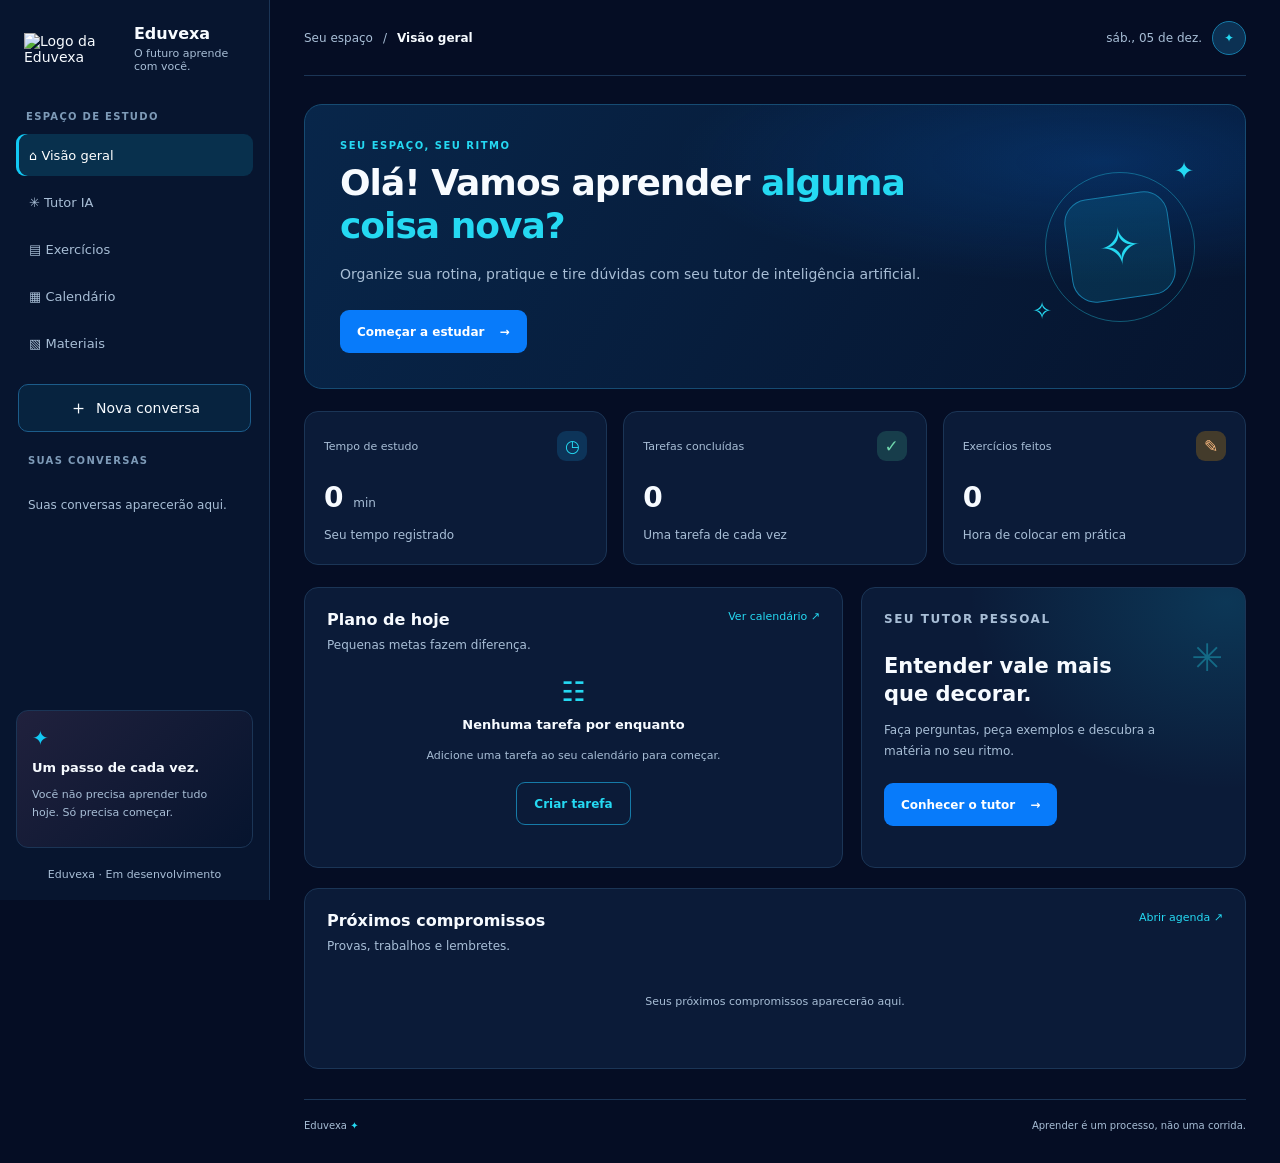
==== commit 8b4ddb6f: "Update branding from StudyMind to Eduvexa" ====
--- a/index.html
+++ b/index.html
@@ -4,9 +4,9 @@
 <head>
     <meta charset="UTF-8">
     <meta name="viewport" content="width=device-width, initial-scale=1.0">
-    <meta name="theme-color" content="#101225">
-    <meta name="description" content="StudyMind — seu espaço de aprendizagem.">
-    <title>StudyMind | Seu espaço de aprendizagem</title>
+    <meta name="theme-color" content="#050D24">
+    <meta name="description" content="Eduvexa — o futuro aprende com você.">
+    <title>Eduvexa | O futuro aprende com você</title>
     <link rel="stylesheet" href="style.css">
     <script src="app.js" defer></script>
 </head>
@@ -15,10 +15,10 @@
 
     <aside class="sidebar" id="sidebar">
         <a href="#inicio" class="brand">
-            <span class="brand-icon">S✦</span>
+            <img class="brand-logo" src="logo-eduvexa.png" alt="Logo da Eduvexa">
             <span>
-                <strong>StudyMind</strong>
-                <small>Seu espaço de aprendizagem</small>
+                <strong>Eduvexa</strong>
+                <small>O futuro aprende com você.</small>
             </span>
         </a>
 
@@ -49,7 +49,7 @@
                 <h3>Um passo de cada vez.</h3>
                 <p>Você não precisa aprender tudo hoje. Só precisa começar.</p>
             </div>
-            <p class="sidebar-footer">StudyMind · Em desenvolvimento</p>
+            <p class="sidebar-footer">Eduvexa · Em desenvolvimento</p>
         </div>
     </aside>
 
@@ -168,7 +168,7 @@
         <section id="tutor" class="page">
             <div class="page-heading">
                 <p class="eyebrow">APRENDER CONVERSANDO</p>
-                <h1>Seu tutor <span>StudyMind</span></h1>
+                <h1>Seu tutor <span>Eduvexa</span></h1>
                 <p>Entenda, pratique e descubra respostas por conta própria.</p>
             </div>
 
@@ -176,7 +176,7 @@
                 <div class="chat-heading">
                     <div class="chat-symbol">✳</div>
                     <div>
-                        <h2>Tutor StudyMind</h2>
+                        <h2>Tutor Eduvexa</h2>
                         <p>Seu espaço de aprendizagem</p>
                     </div>
                     <span class="online-indicator">● Disponível</span>
@@ -242,7 +242,7 @@
         </section>
 
         <footer class="footer">
-            <span>StudyMind <span class="footer-star">✦</span></span>
+            <span>Eduvexa <span class="footer-star">✦</span></span>
             <span>Aprender é um processo, não uma corrida.</span>
         </footer>
     </main>
--- a/style.css
+++ b/style.css
@@ -1,13 +1,13 @@
 :root {
-    --bg: #101225;
-    --sidebar: #15172d;
-    --panel: #1a1c35;
-    --panel-hover: #222441;
-    --border: #303250;
-    --text: #f1f0ff;
-    --muted: #a5a6c2;
-    --purple: #9985ff;
-    --purple-light: #c0b4ff;
+    --bg: #050D24;
+    --sidebar: #07152F;
+    --panel: #0B1B38;
+    --panel-hover: #10284A;
+    --border: #1B3556;
+    --text: #F7FBFF;
+    --muted: #A8BED6;
+    --purple: #12C8F4;
+    --purple-light: #25D9F2;
     --green: #70d7ad;
     --orange: #ffbd82;
     --danger: #ff8c9a;
@@ -88,7 +88,7 @@
     color: white;
     font-weight: 800;
     font-size: 17px;
-    background: linear-gradient(135deg, #8b78ff, #6651c8);
+    background: linear-gradient(135deg, #087BFA, #12C8F4);
 }
 
 .brand strong,
@@ -109,7 +109,7 @@
 .menu-label,
 .chat-history-title {
     margin: 12px 10px;
-    color: #8789aa;
+    color: #7E9BB8;
     font-size: 10px;
     font-weight: 700;
     letter-spacing: 1.3px;
@@ -134,12 +134,12 @@
 
 .nav-link:hover {
     color: var(--text);
-    background: rgba(153, 133, 255, 0.08);
+    background: rgba(18, 200, 244, 0.08);
 }
 
 .nav-link.active {
     color: white;
-    background: rgba(153, 133, 255, 0.16);
+    background: rgba(18, 200, 244, 0.15);
     box-shadow: inset 3px 0 var(--purple);
 }
 
@@ -158,10 +158,10 @@
     width: 100%;
     min-height: 42px;
     padding: 10px;
-    border: 1px solid #4a456e;
+    border: 1px solid #1C5C8A;
     border-radius: 10px;
     color: var(--text);
-    background: rgba(153, 133, 255, 0.08);
+    background: rgba(18, 200, 244, 0.08);
     cursor: pointer;
     transition: background 0.2s, border-color 0.2s;
 }
@@ -171,7 +171,7 @@
 }
 
 .new-chat-button:hover {
-    background: rgba(153, 133, 255, 0.2);
+    background: rgba(18, 200, 244, 0.18);
     border-color: var(--purple);
 }
 
@@ -213,7 +213,7 @@
 .history-open:hover,
 .history-open.active {
     color: var(--text);
-    background: rgba(153, 133, 255, 0.15);
+    background: rgba(18, 200, 244, 0.13);
 }
 
 .history-delete {
@@ -247,7 +247,7 @@
     padding: 15px;
     border: 1px solid var(--border);
     border-radius: 12px;
-    background: linear-gradient(135deg, #20213d, #191a31);
+    background: linear-gradient(135deg, #20213d, #06142E);
 }
 
 .motivation-icon {
@@ -316,10 +316,10 @@
     place-items: center;
     width: 34px;
     height: 34px;
-    border: 1px solid #4e457e;
+    border: 1px solid #167BA8;
     border-radius: 50%;
     color: var(--purple-light);
-    background: #282444;
+    background: #0C3153;
 }
 
 .menu-toggle {
@@ -392,11 +392,11 @@
     min-height: 260px;
     padding: 35px;
     overflow: hidden;
-    border: 1px solid #39365d;
+    border: 1px solid #164B72;
     border-radius: 18px;
     background:
-        radial-gradient(ellipse at 85% 20%, rgba(131, 106, 255, 0.2), transparent 38%),
-        linear-gradient(120deg, #201e3d, #191a31);
+        radial-gradient(ellipse at 85% 20%, rgba(8, 123, 250, 0.22), transparent 38%),
+        linear-gradient(120deg, #08264A, #06142E);
 }
 
 .welcome-content {
@@ -429,17 +429,17 @@
 
 .primary-button {
     color: white;
-    background: #7864dc;
+    background: #087BFA;
 }
 
 .primary-button:hover {
-    background: #8d7af0;
+    background: #12C8F4;
     transform: translateY(-1px);
 }
 
 .secondary-button {
     color: var(--purple-light);
-    border: 1px solid #51487b;
+    border: 1px solid #167BA8;
     background: transparent;
 }
 
@@ -453,7 +453,7 @@
 .decoration-orbit {
     position: absolute;
     inset: 15px;
-    border: 1px solid rgba(192, 180, 255, 0.35);
+    border: 1px solid rgba(37, 217, 242, 0.35);
     border-radius: 50%;
 }
 
@@ -462,10 +462,10 @@
     inset: 38px;
     display: grid;
     place-items: center;
-    border: 1px solid #62569e;
+    border: 1px solid #167BA8;
     border-radius: 24px;
     color: var(--purple-light);
-    background: rgba(153, 133, 255, 0.12);
+    background: rgba(18, 200, 244, 0.12);
     font-size: 52px;
     transform: rotate(-8deg);
 }
@@ -521,9 +521,9 @@
     font-size: 17px;
 }
 
-.purple { color: var(--purple-light); background: #30294f; }
-.green { color: var(--green); background: #203d3a; }
-.orange { color: var(--orange); background: #453329; }
+.purple { color: var(--purple-light); background: #0D3459; }
+.green { color: var(--green); background: #173D4B; }
+.orange { color: var(--orange); background: #433B2B; }
 
 .stat-card h2 {
     margin: 20px 0 4px;
@@ -618,7 +618,7 @@
     position: relative;
     overflow: hidden;
     background:
-        radial-gradient(ellipse at 95% 5%, rgba(153, 133, 255, 0.18), transparent 50%),
+        radial-gradient(ellipse at 95% 5%, rgba(18, 200, 244, 0.16), transparent 50%),
         var(--panel);
 }
 
@@ -644,7 +644,7 @@
     position: absolute;
     top: 48px;
     right: 22px;
-    color: rgba(192, 180, 255, 0.35);
+    color: rgba(37, 217, 242, 0.35);
     font-size: 38px;
 }
 
@@ -675,7 +675,7 @@
     height: 40px;
     border-radius: 12px;
     color: var(--purple-light);
-    background: #30294f;
+    background: #0D3459;
     font-size: 22px;
 }
 
@@ -728,14 +728,14 @@
     padding: 0 5px;
     border-radius: 50%;
     color: var(--purple-light);
-    background: #30294f;
+    background: #0D3459;
     font-size: 10px;
     font-weight: 700;
 }
 
 .user-message .message-avatar {
     color: #d8d2ff;
-    background: #37315b;
+    background: #104A70;
 }
 
 .message-bubble {
@@ -743,13 +743,13 @@
     padding: 12px 15px;
     border: 1px solid var(--border);
     border-radius: 4px 13px 13px 13px;
-    background: #20223d;
+    background: #0A2545;
 }
 
 .user-message .message-bubble {
-    border-color: #51487b;
+    border-color: #167BA8;
     border-radius: 13px 4px 13px 13px;
-    background: #2b274a;
+    background: #0D3C61;
 }
 
 .message-bubble strong {
@@ -791,9 +791,9 @@
     gap: 10px;
     margin: 0 20px;
     padding: 10px;
-    border: 1px solid #3d3b60;
+    border: 1px solid #164B72;
     border-radius: 12px;
-    background: #14162a;
+    background: #06142B;
 }
 
 .tutor-form textarea {
@@ -811,7 +811,7 @@
 }
 
 .tutor-form textarea::placeholder {
-    color: #777997;
+    color: #7896B2;
 }
 
 .tutor-form textarea:focus-visible {
@@ -827,13 +827,13 @@
     border: 0;
     border-radius: 8px;
     color: white;
-    background: #7864dc;
+    background: #087BFA;
     font-weight: 700;
     cursor: pointer;
 }
 
 .send-button:hover {
-    background: #8d7af0;
+    background: #12C8F4;
 }
 
 .send-button:disabled {
@@ -862,7 +862,7 @@
     margin-bottom: 18px;
     border-radius: 14px;
     color: var(--purple-light);
-    background: #30294f;
+    background: #0D3459;
     font-size: 24px;
 }
 
@@ -1056,7 +1056,7 @@
         inset: 0;
         z-index: 20;
         display: block;
-        background: rgba(0, 0, 0, 0.45);
+        background: rgba(1, 8, 22, 0.65);
         opacity: 0;
         pointer-events: none;
         transition: opacity 0.25s ease;
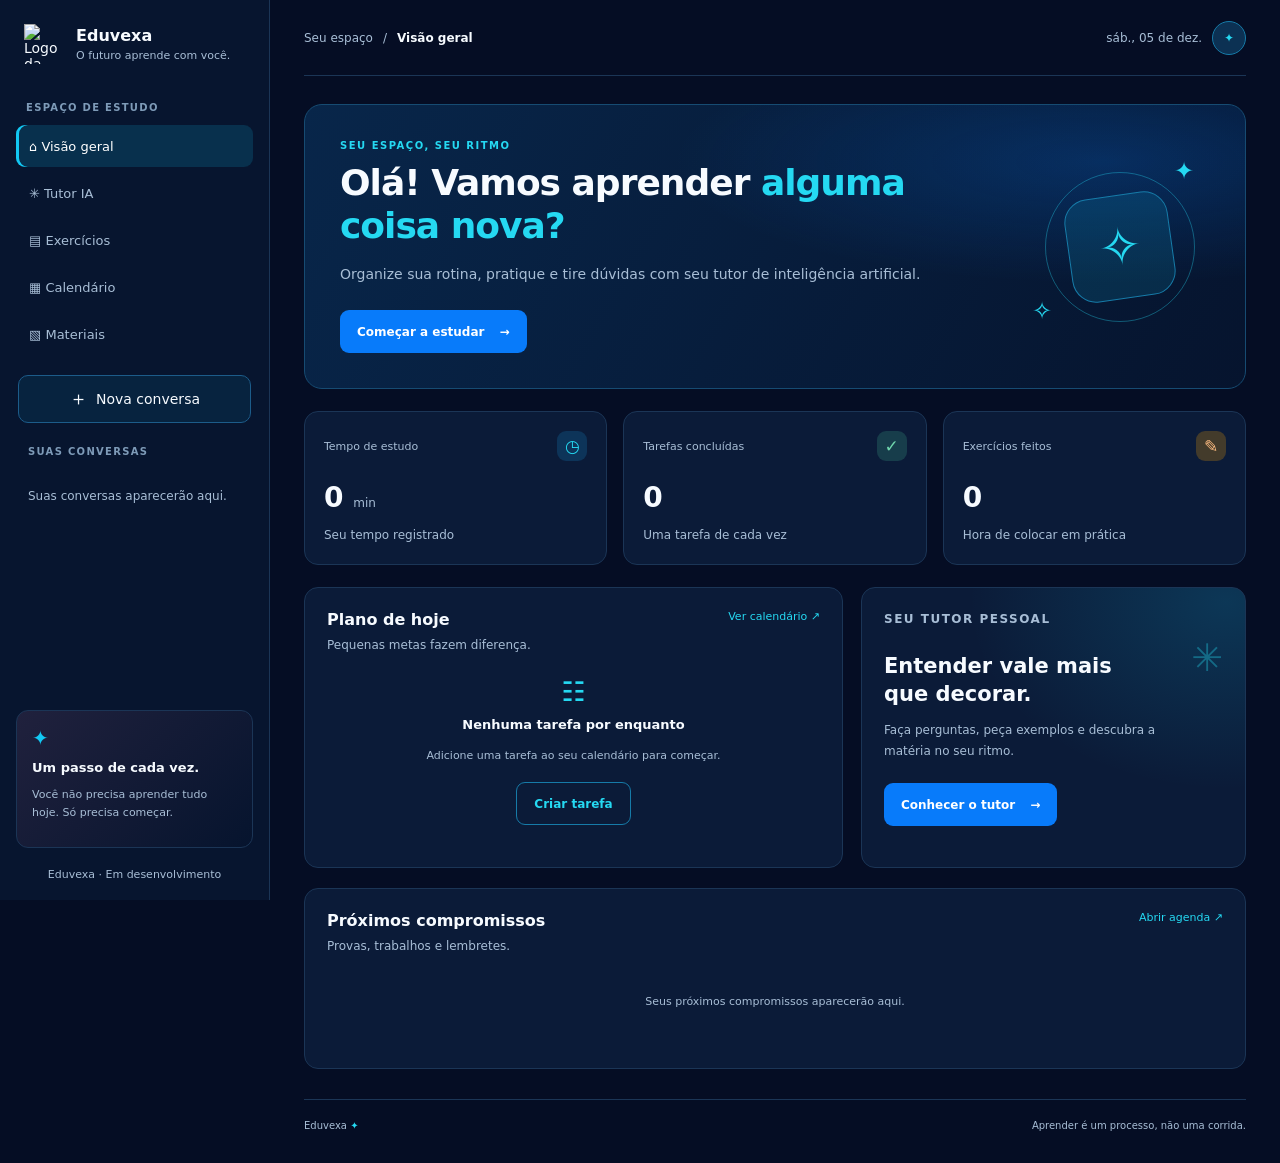
==== commit 526be43d: "Enhance logo and improve paragraph formatting Updated the logo image tag with width and height attri" ====
--- a/index.html
+++ b/index.html
@@ -1,4 +1,3 @@
-
 <!DOCTYPE html>
 <html lang="pt-BR">
 <head>
@@ -15,7 +14,14 @@
 
     <aside class="sidebar" id="sidebar">
         <a href="#inicio" class="brand">
-            <img class="brand-logo" src="logo-eduvexa.png" alt="Logo da Eduvexa">
+            <img
+                class="brand-logo"
+                src="logo-eduvexa.png"
+                alt="Logo da Eduvexa"
+                width="40"
+                height="40"
+                style="width: 40px; height: 40px; object-fit: contain; flex-shrink: 0;"
+            >
             <span>
                 <strong>Eduvexa</strong>
                 <small>O futuro aprende com você.</small>
@@ -204,7 +210,6 @@
             </div>
         </section>
 
-
         <section id="exercicios" class="page">
             <div class="page-heading">
                 <p class="eyebrow">PRATICAR PARA FIXAR</p>
@@ -225,18 +230,20 @@
             </div>
         </section>
 
-
         <section id="calendario" class="page">
             <div class="page-heading">
                 <p class="eyebrow">ORGANIZE SUA ROTINA</p>
                 <h1>Calendário & <span>tarefas</span></h1>
                 <p>Organize provas, trabalhos e sessões de estudo.</p>
             </div>
+
             <div class="panel placeholder-panel">
                 <span class="placeholder-icon">▦</span>
                 <h2>Seu calendário de estudos</h2>
-                <p>Aqui teremos calendário mensal, tarefas, datas de provas e
-                   acompanhamento do que você concluiu.</p>
+                <p>
+                    Aqui teremos calendário mensal, tarefas, datas de provas e
+                    acompanhamento do que você concluiu.
+                </p>
                 <p class="muted">Funcionalidade em desenvolvimento.</p>
             </div>
         </section>
